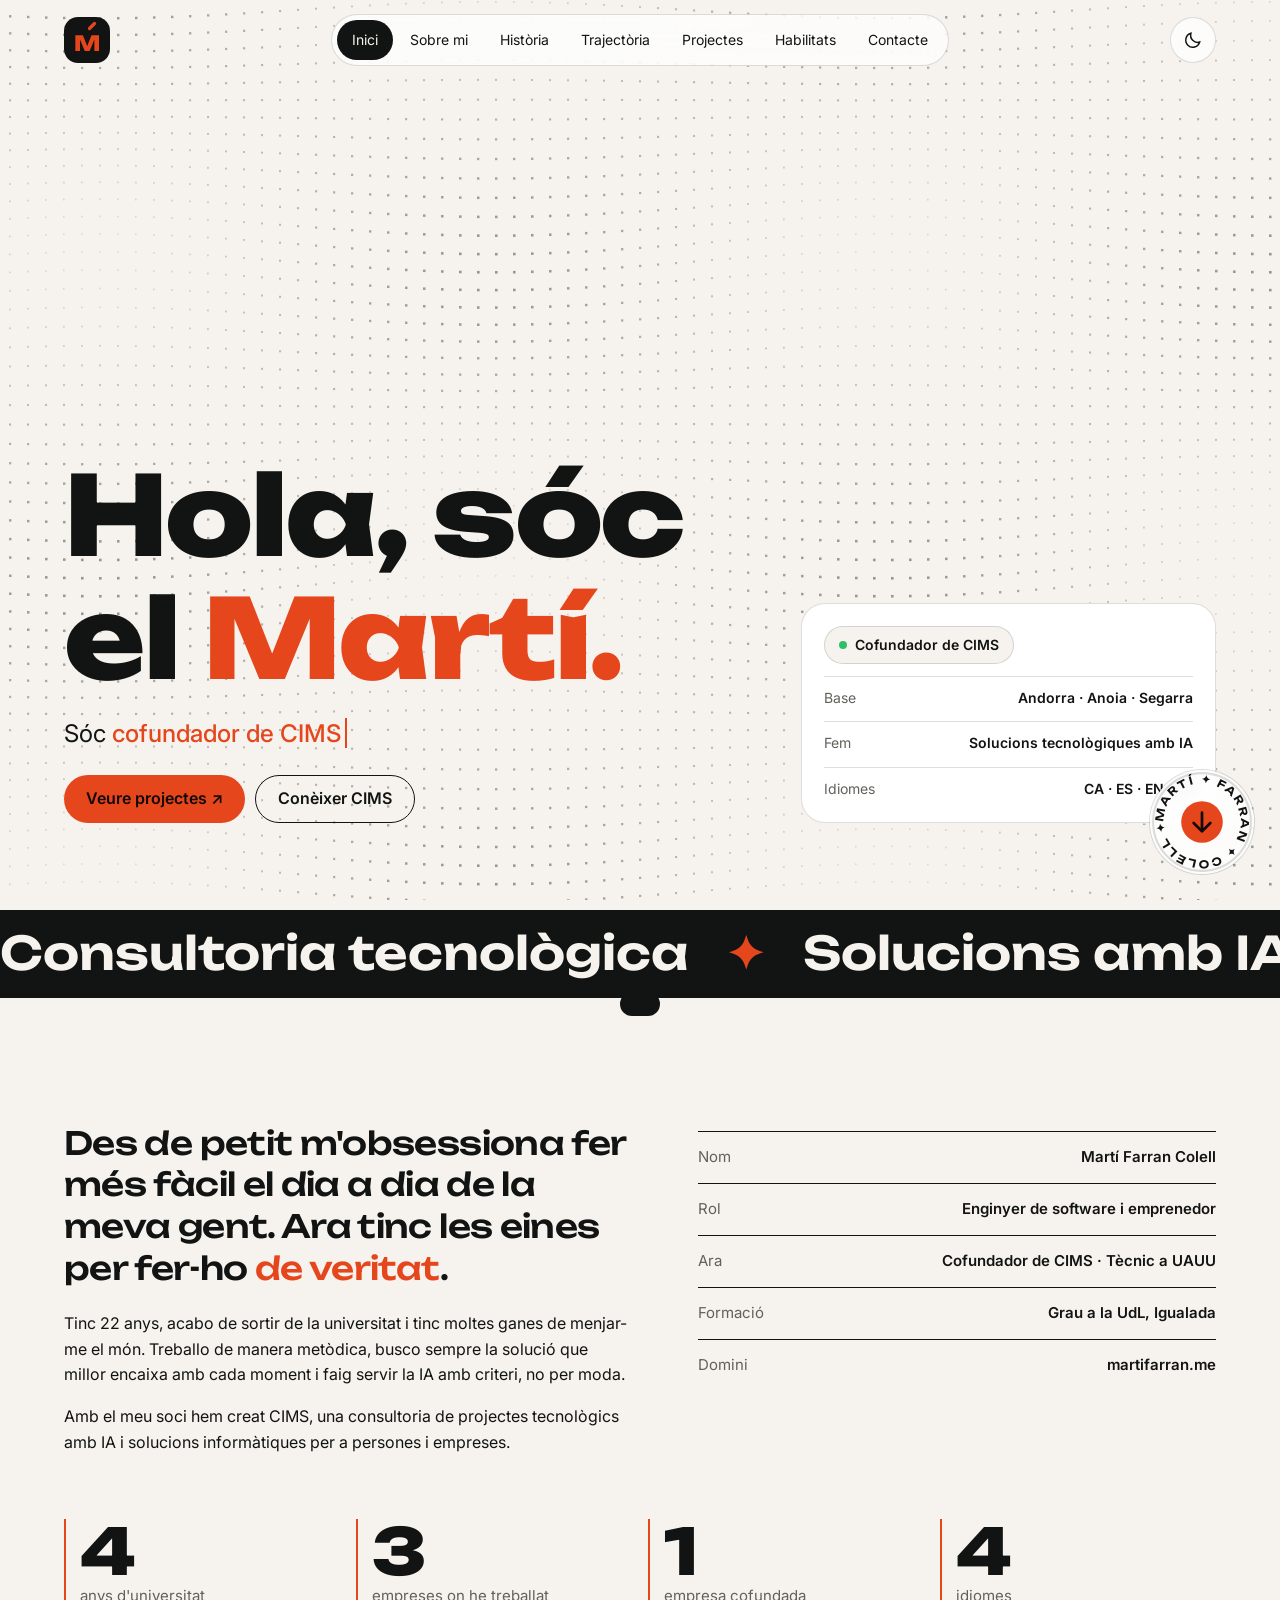
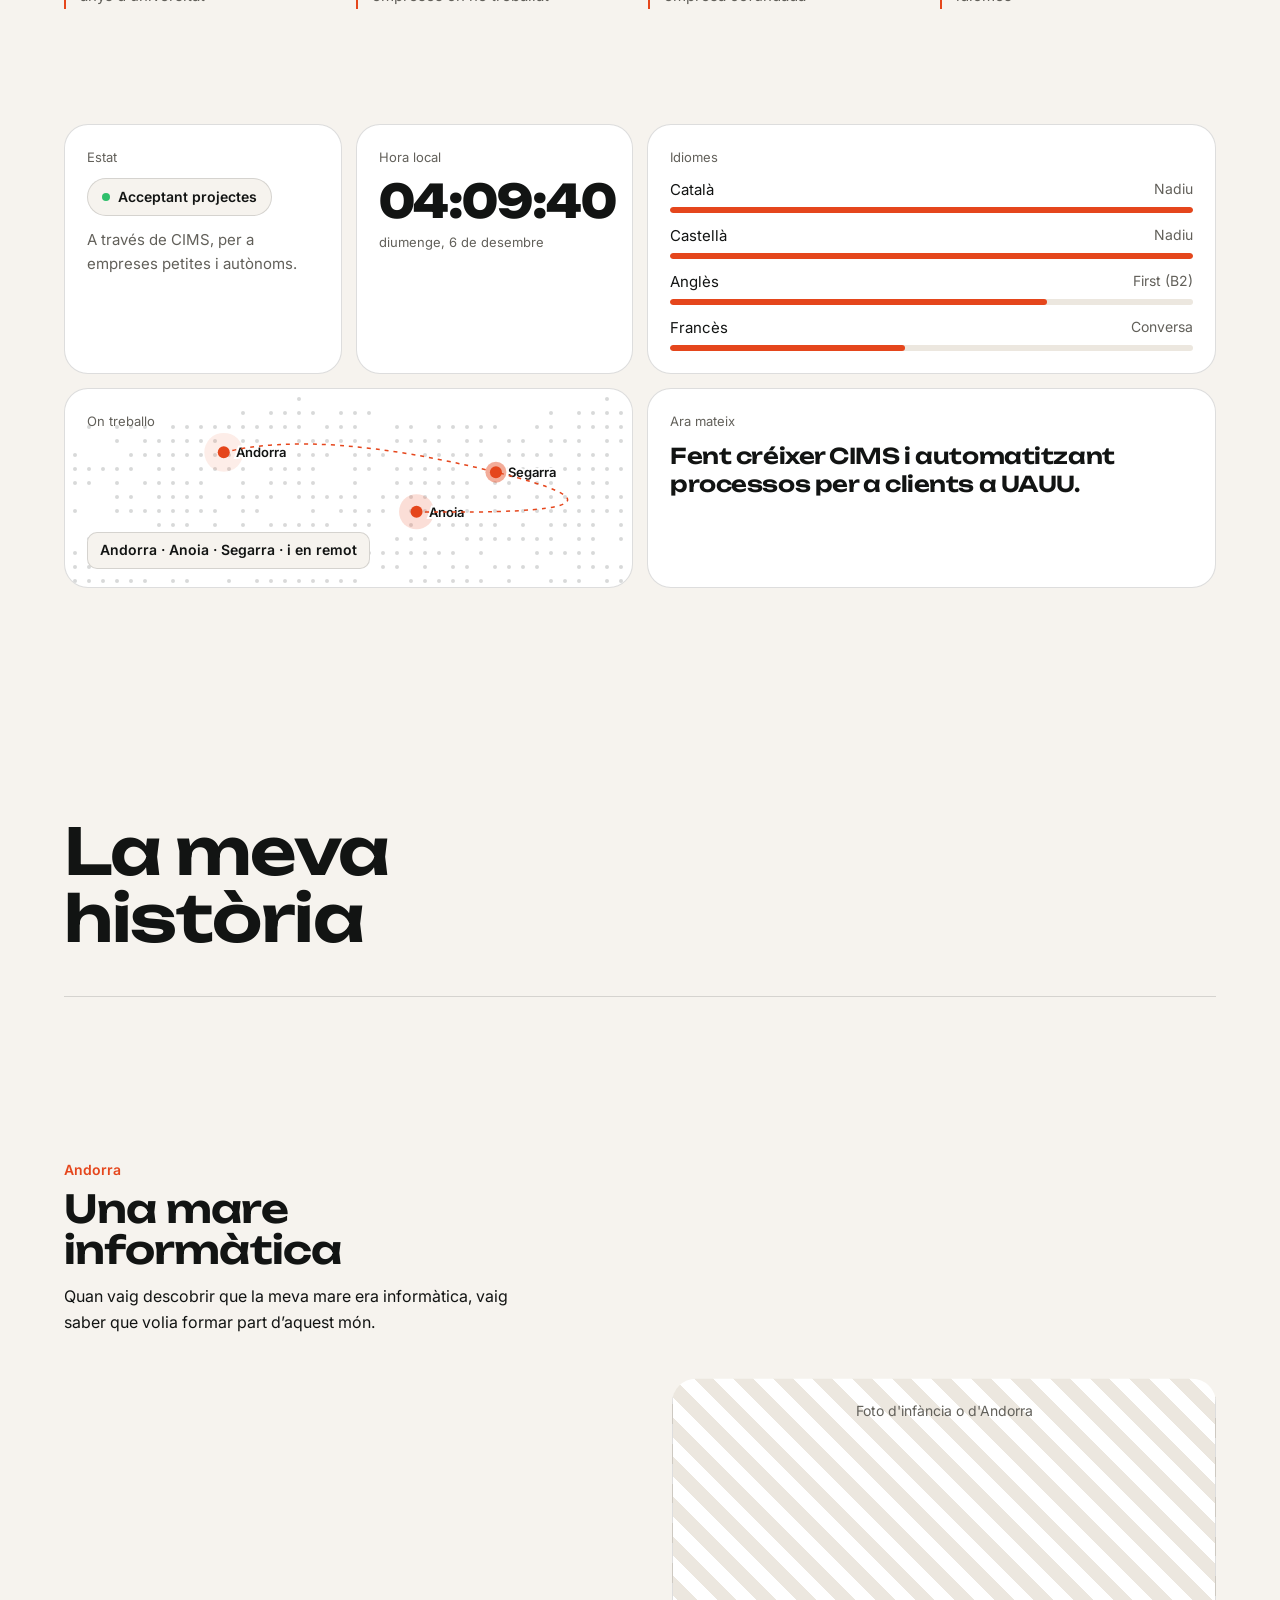
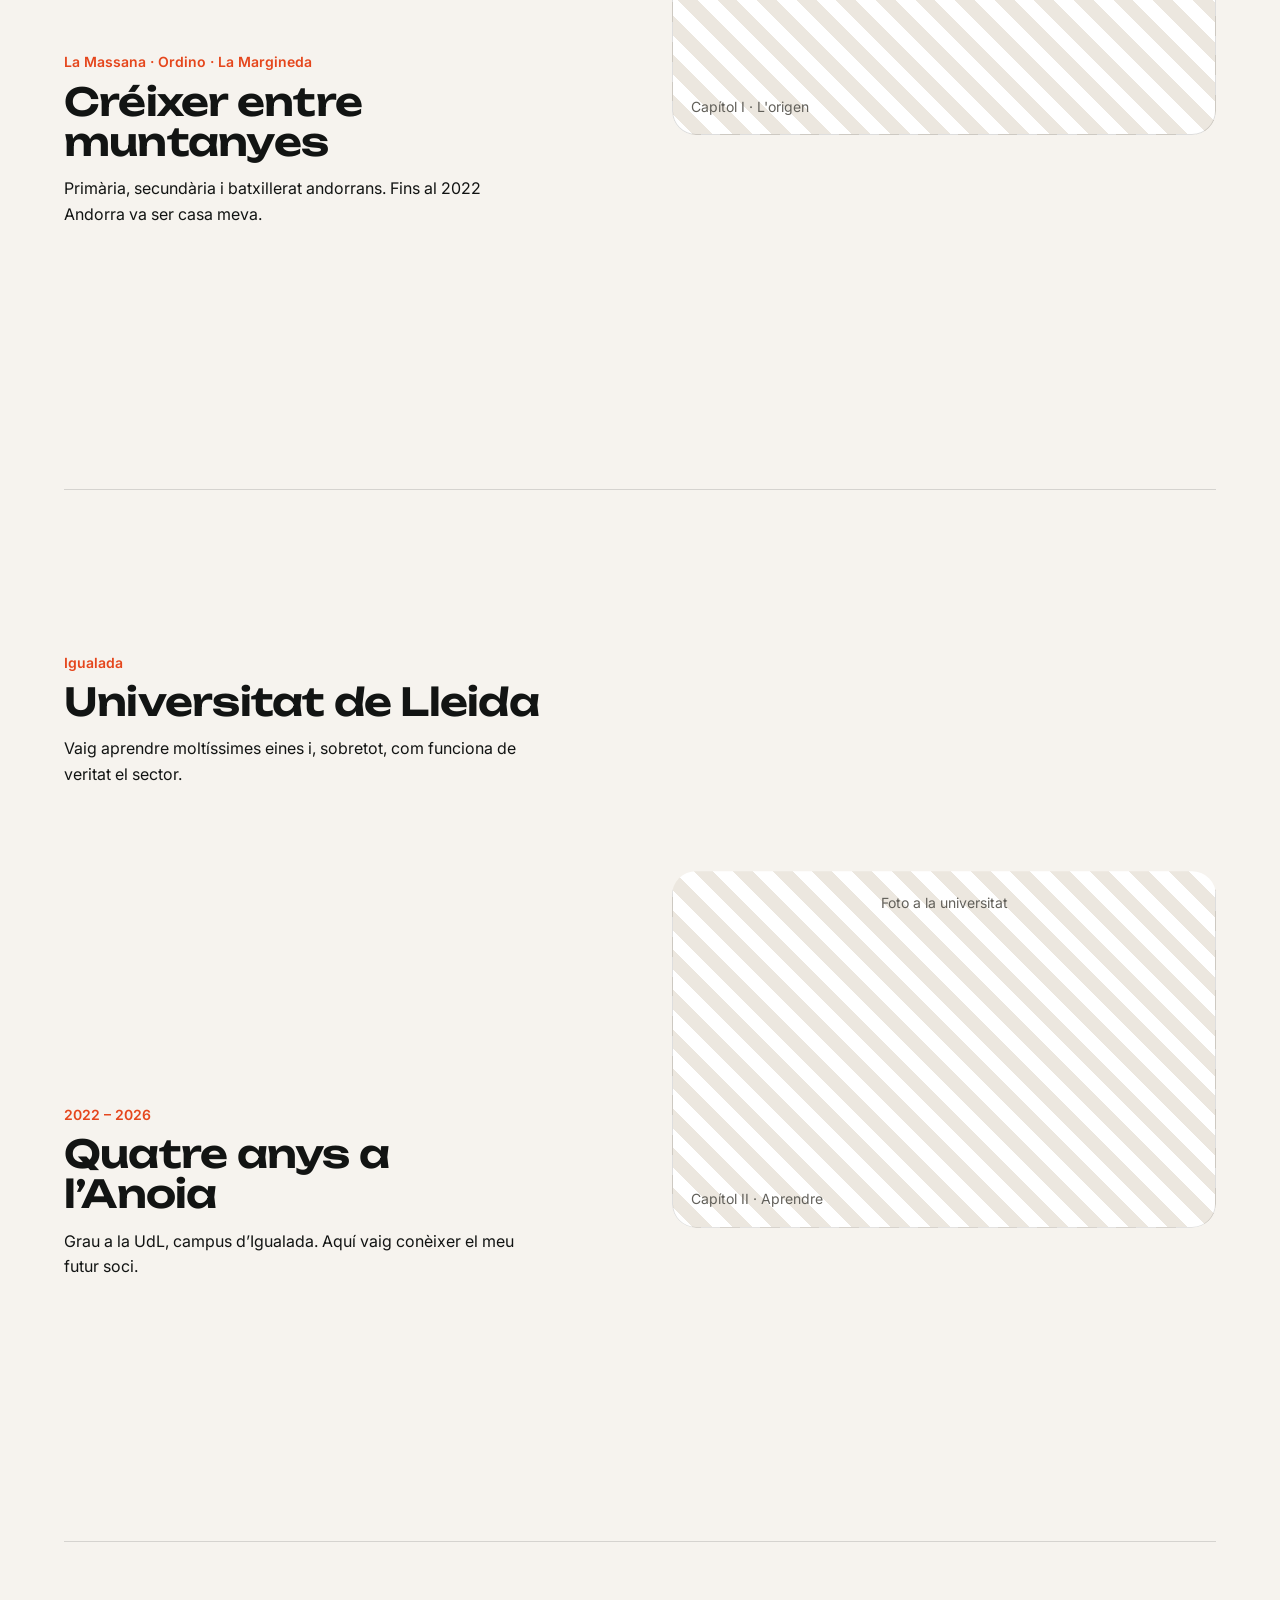
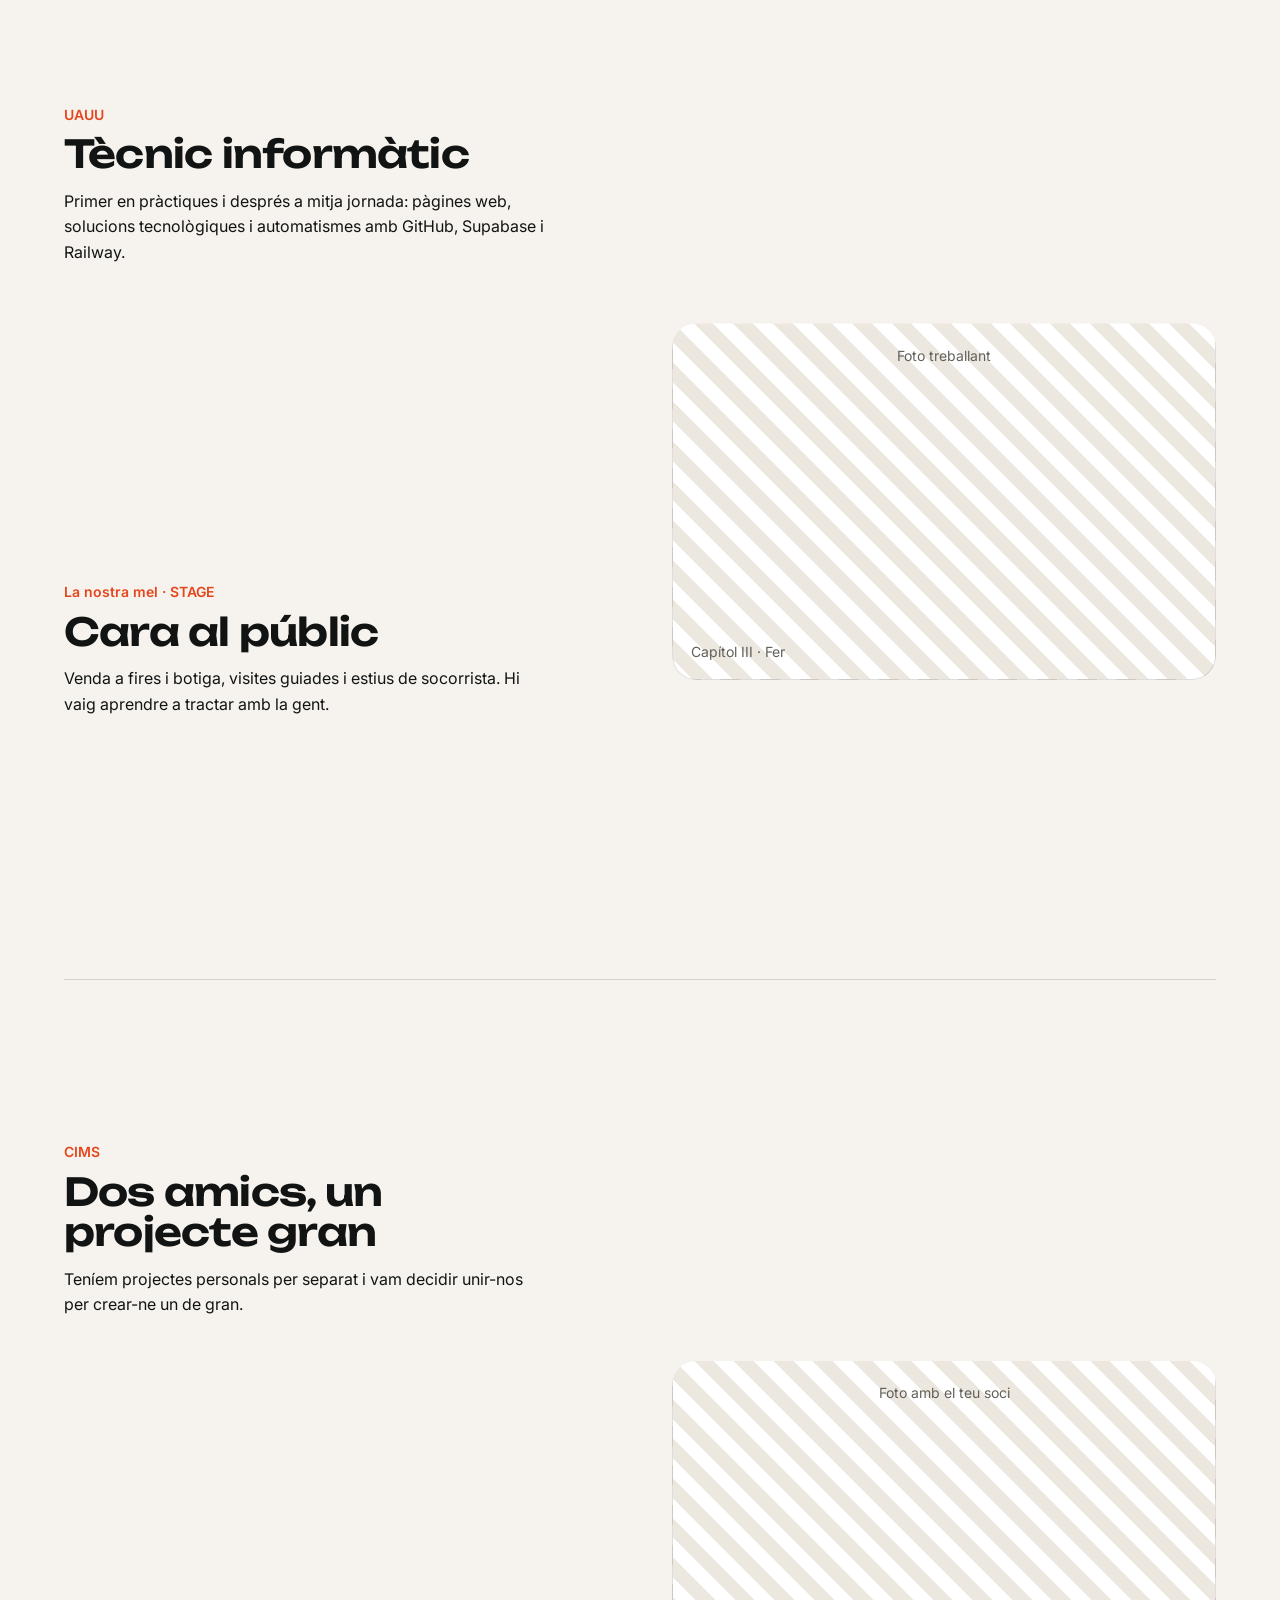
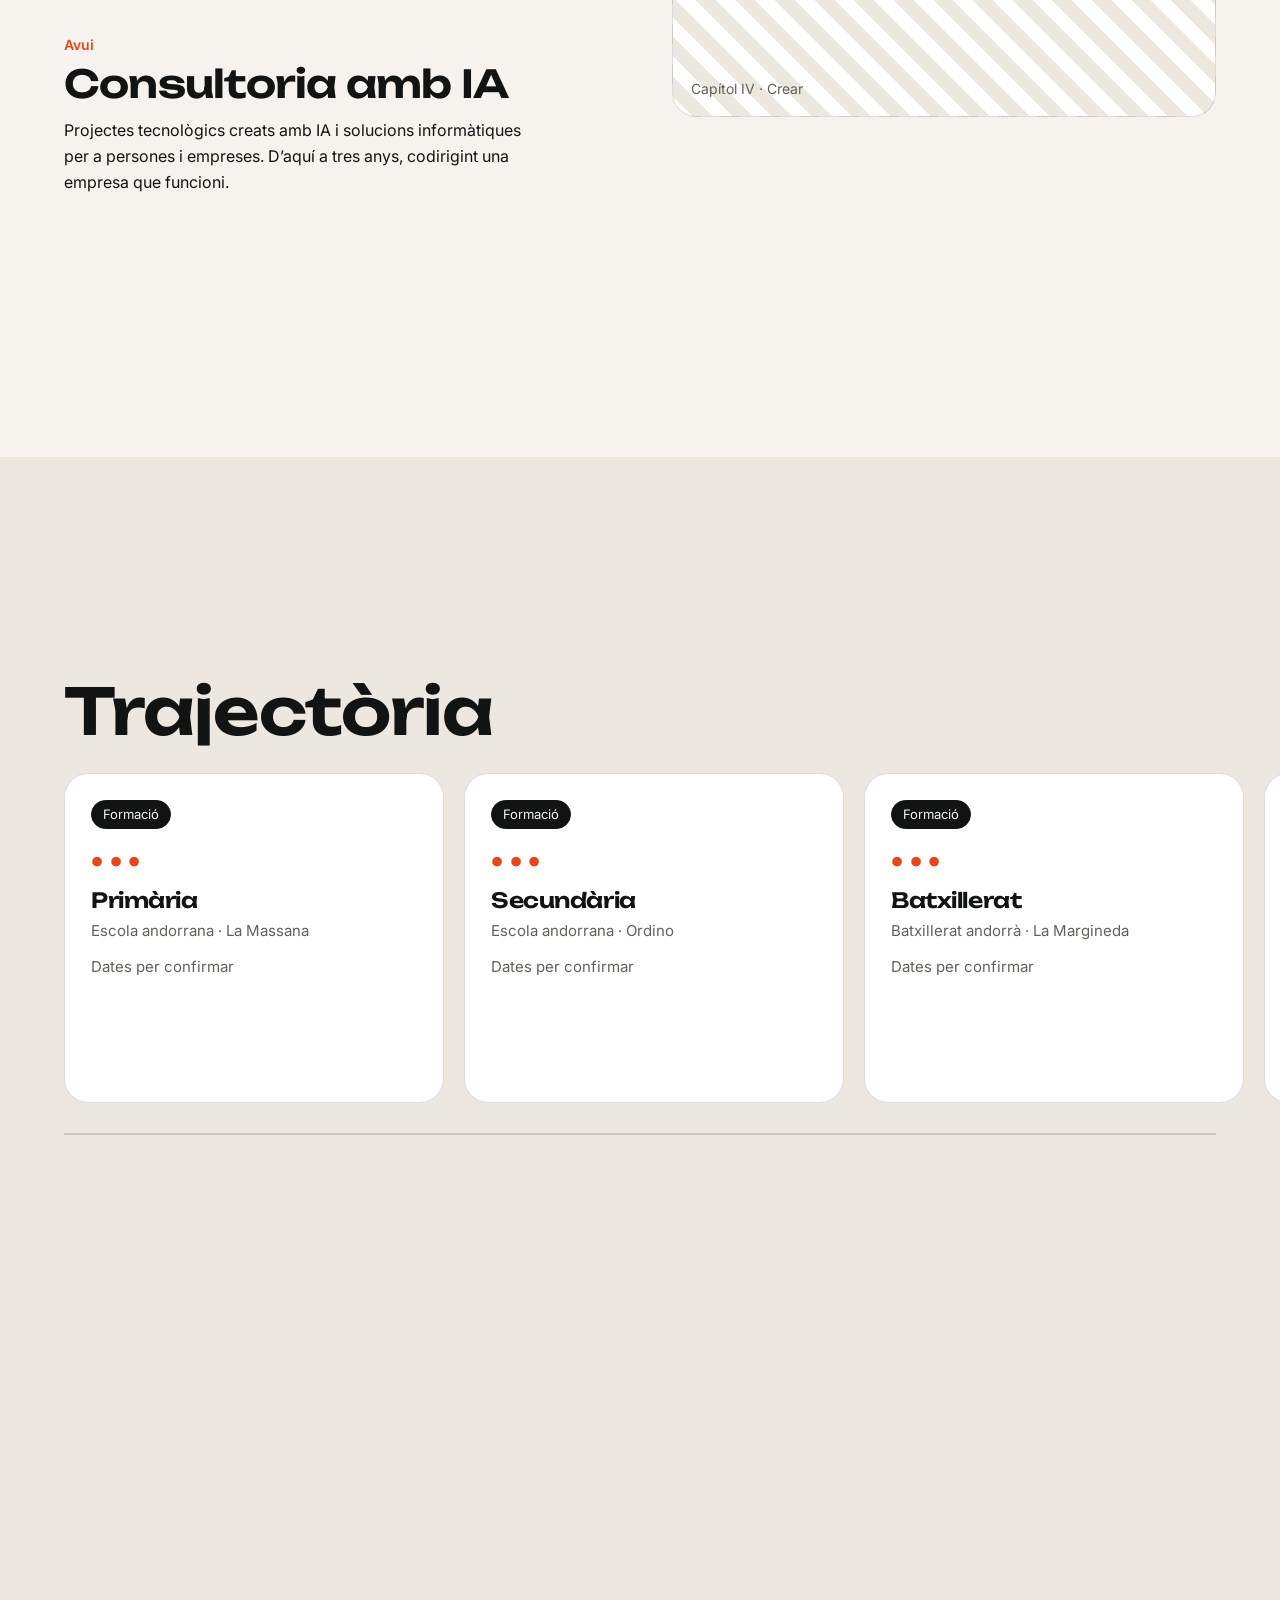
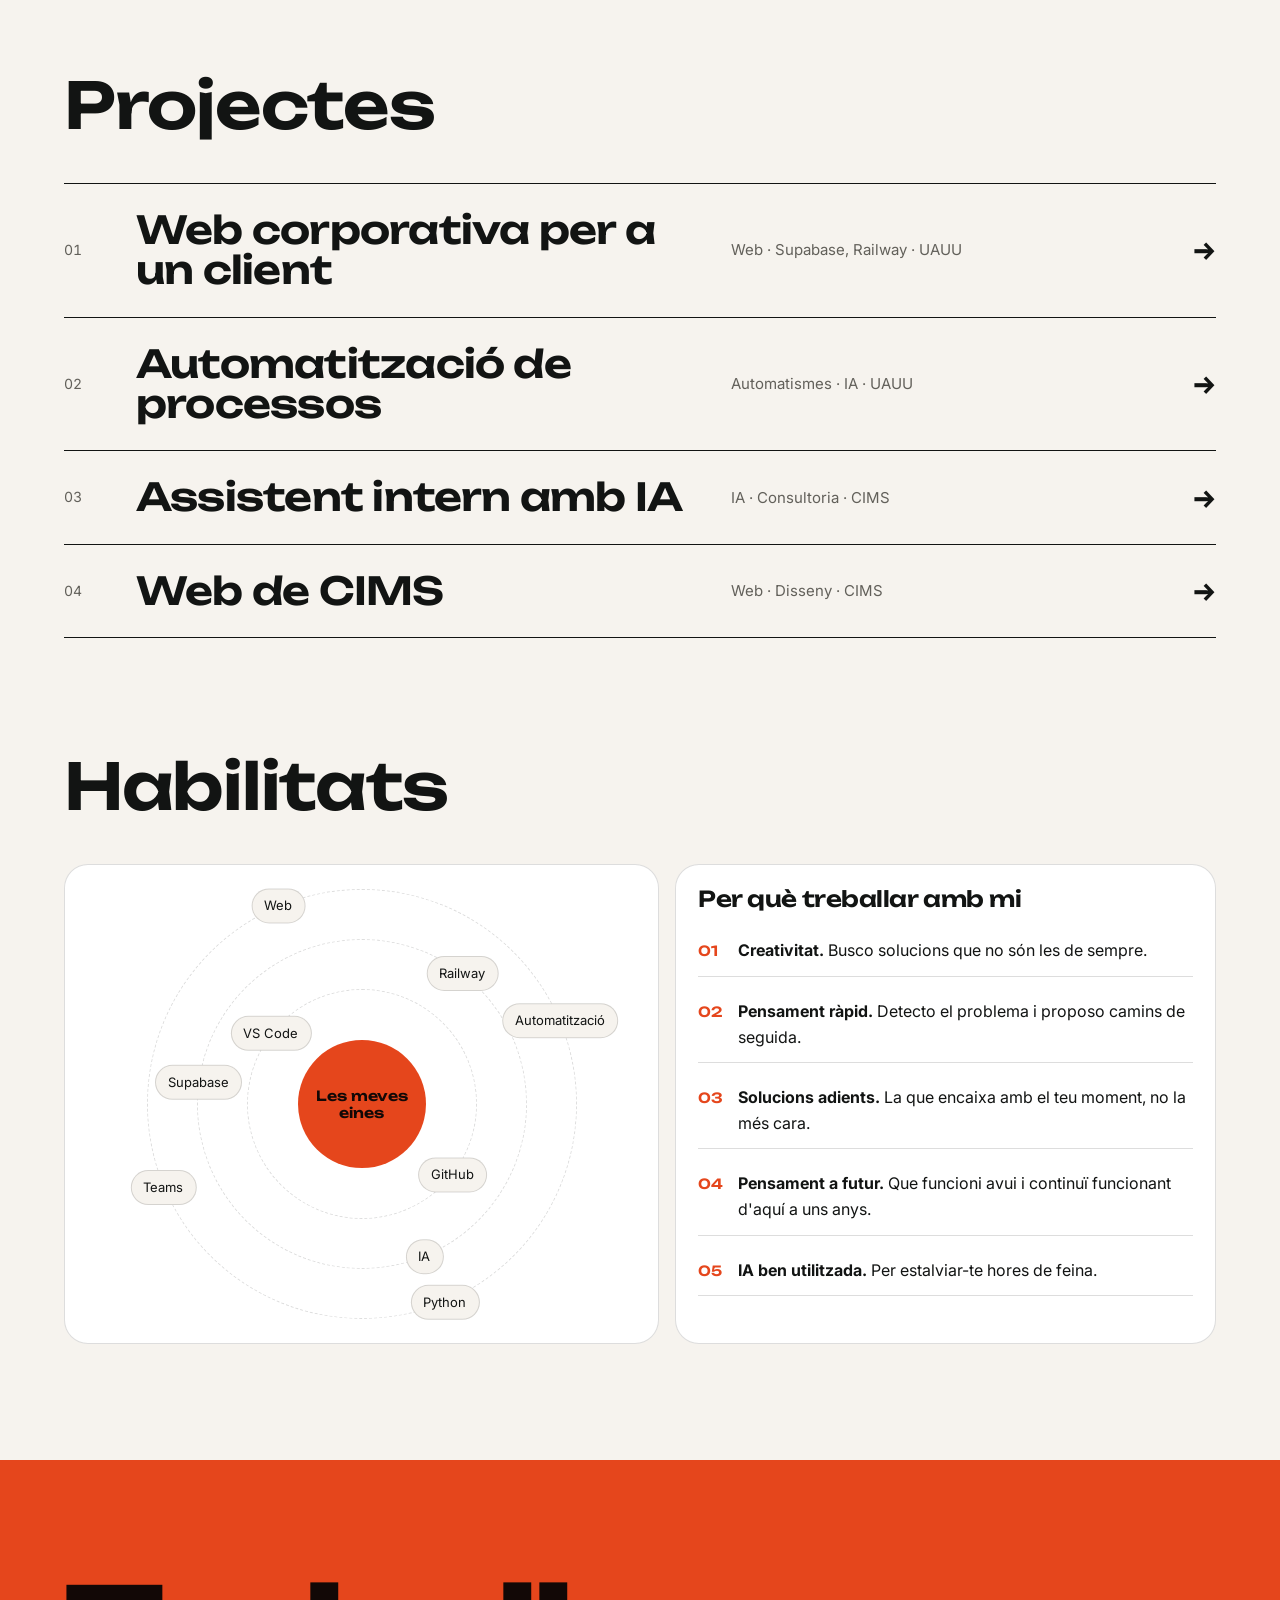
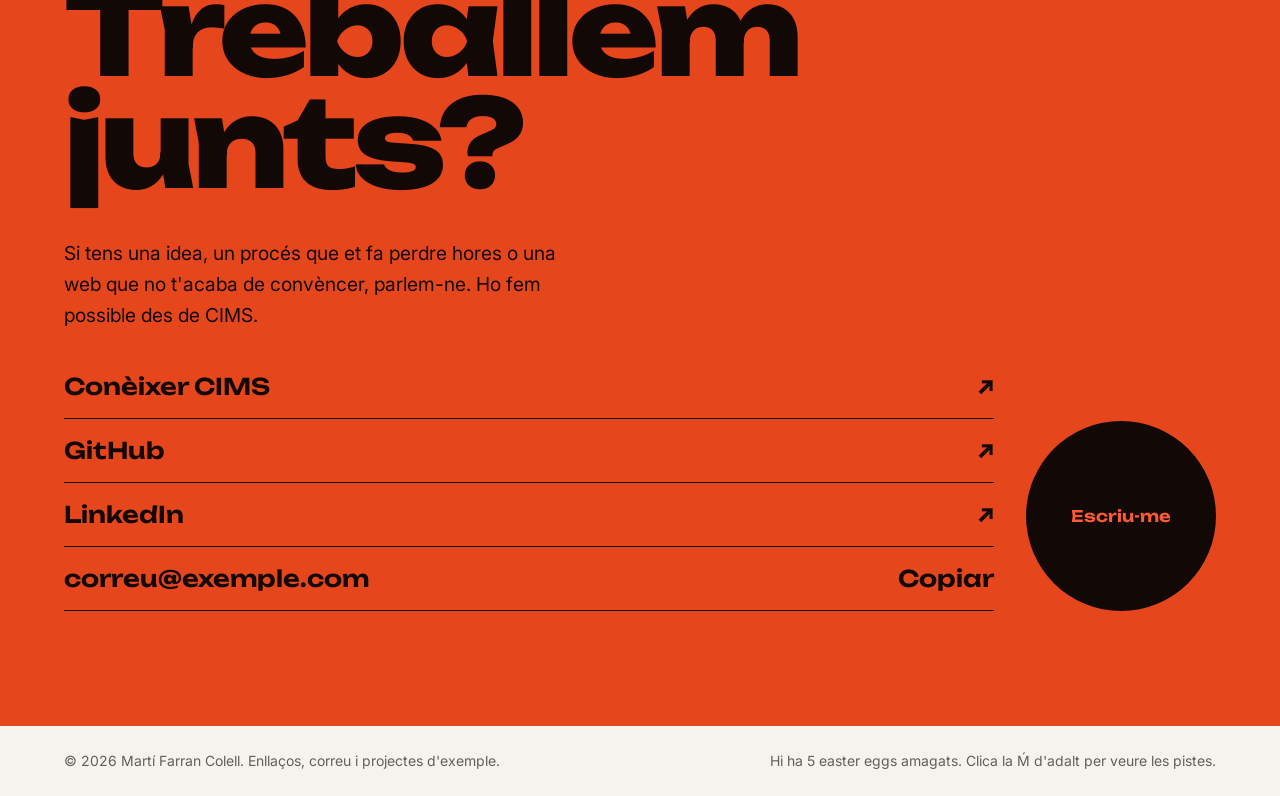
==== index.html @ 933b94f9 "Afegeix el portfoli com a pàgina estàtica Co-Authored-By: Claude Opus 5.5 <noreply@anthropic.com> Cl" ====
<!DOCTYPE html>
<html lang="ca">
<head>
<meta charset="utf-8">
<meta name="viewport" content="width=device-width,initial-scale=1">
<title>Martí Farran Colell</title>
<link rel="preconnect" href="https://fonts.googleapis.com">
<link href="https://fonts.googleapis.com/css2?family=Unbounded:wght@400;600;800&family=Inter:wght@400;500;600&display=swap" rel="stylesheet">
<style>
/* VOICE occasion: atrevit i lúdic però net i elegant; ha de donar confiança als clients de CIMS
   IDEA una instal·lació interactiva: un camp de punts viu que reacciona a la persona i després explica una història
   PICTURE canvas de partícules a pantalla completa al hero; després capítols amb fotos fixes que alternen costat
   COLOUR paleta Nocturn: tinta #0b0d0c / sorra #e8e2d6 / coral #ff5a36; versió clara: #f6f3ee / #121413 / coral #e5461c
   TYPE Unbounded 800 + Inter
   LAYOUT hero a sang, marquee, xifres, widgets bento, història, trajectòria horitzontal, projectes, habilitats, contacte */
:root{color-scheme:light dark;--bg:light-dark(#f6f3ee,#0b0d0c);--ink:light-dark(#121413,#e8e2d6);--co:light-dark(#e5461c,#ff5a36);--card:light-dark(#ffffff,#161a18);--card2:light-dark(#ece7df,#1d2220);--mut:light-dark(#62605a,#9a978f);--ln:light-dark(rgba(18,20,19,.14),rgba(232,226,214,.13));--onco:#120806}
:root[data-theme=light]{color-scheme:light}:root[data-theme=dark]{color-scheme:dark}
*{box-sizing:border-box;min-width:0}
html{scroll-behavior:smooth;scroll-padding-top:80px}
body{margin:0;background:var(--bg);color:var(--ink);font:16px/1.6 Inter,system-ui,sans-serif;overflow-x:clip;transition:background-color .5s,color .5s}
h1,h2,h3{font-family:Unbounded,sans-serif;line-height:1.05;letter-spacing:-.02em;margin:0;font-weight:600}
a{color:inherit}
button{font:inherit;color:inherit}
:focus-visible{outline:2px solid var(--co);outline-offset:3px}
.band{padding:clamp(64px,9vw,136px) max(5vw,16px)}
.wrap{max-width:1240px;margin:0 auto}
.sh{display:grid;grid-template-columns:minmax(0,1fr) minmax(0,1fr);gap:24px;align-items:end;margin-bottom:44px}
.sh h2{font-size:clamp(34px,5vw,68px)}
.sh p{color:var(--mut);margin:0;max-width:50ch;justify-self:end}
.note{font-size:13px;color:var(--mut)}
/* loader */
#ld{position:fixed;inset:0;z-index:60;background:var(--co);color:var(--onco);display:flex;justify-content:space-between;align-items:flex-end;padding:max(5vw,16px);transition:transform 1s cubic-bezier(.8,0,.2,1)}
#ld b{font:800 clamp(72px,16vw,220px)/.85 Unbounded;letter-spacing:-.04em}
#ld span{font:600 15px Inter;margin-bottom:12px}
#ld.out{transform:translateY(-100%)}
/* nav */
#prog{position:fixed;top:0;left:0;height:2px;background:var(--co);z-index:40;width:0}
.top{position:fixed;top:14px;left:max(5vw,16px);right:max(5vw,16px);z-index:30;display:flex;justify-content:space-between;align-items:center;gap:12px;pointer-events:none}
.top>*{pointer-events:auto}
.lg{font:800 18px Unbounded;text-decoration:none;display:grid;place-items:center;width:46px;height:46px;border-radius:14px;background:var(--ink);color:var(--co);cursor:pointer;border:0}
nav{display:flex;gap:2px;padding:5px;border-radius:99px;background:color-mix(in srgb,var(--card) 70%,transparent);backdrop-filter:blur(14px);border:1px solid var(--ln);overflow-x:auto;max-width:100%}
nav a{text-decoration:none;font-size:14px;padding:9px 15px;border-radius:99px;white-space:nowrap;transition:background .3s,color .3s}
nav a.on,nav a:hover{background:var(--ink);color:var(--bg)}
#th{width:46px;height:46px;border-radius:50%;border:1px solid var(--ln);background:color-mix(in srgb,var(--card) 70%,transparent);backdrop-filter:blur(14px);cursor:pointer;display:grid;place-items:center}
#th svg{width:20px;height:20px}
/* hero */
.hero{position:relative;min-height:100svh;display:flex;align-items:flex-end;padding-bottom:clamp(40px,6vw,88px)}
#fx{position:absolute;inset:0;width:100%;height:100%}
.hero .wrap{position:relative;width:100%;display:grid;grid-template-columns:minmax(0,1.7fr) minmax(0,1fr);gap:32px;align-items:end;pointer-events:none}
.hero .wrap>*{pointer-events:auto}
.hero h1{font-size:clamp(46px,8.6vw,128px);font-weight:800;line-height:.92}
.hero h1 .w{display:block;overflow:hidden;padding:.04em 0 .16em}
.hero h1 .w>span{display:block;transform:translateY(110%);transition:transform 1.2s cubic-bezier(.2,.8,.2,1)}
.hero h1 .w:nth-child(2)>span{transition-delay:.12s;color:var(--co)}
.ready .hero h1 .w>span{transform:none}
.role{font-size:clamp(18px,1.9vw,25px);margin:8px 0 0}
.role b{color:var(--co);font-weight:500;border-right:2px solid var(--co);padding-right:4px}
.hcard{background:color-mix(in srgb,var(--card) 65%,transparent);backdrop-filter:blur(16px);border:1px solid var(--ln);border-radius:24px;padding:18px;display:grid;gap:12px}
.pill{display:inline-flex;align-items:center;gap:8px;background:var(--bg);border:1px solid var(--ln);padding:7px 14px;border-radius:99px;font-weight:600;font-size:14px;justify-self:start}
.pill i{width:8px;height:8px;border-radius:50%;background:#2fbf6b;animation:pl 2s infinite}
@keyframes pl{0%{box-shadow:0 0 0 0 rgba(47,191,107,.6)}70%{box-shadow:0 0 0 9px rgba(47,191,107,0)}}
.hcard .r2{display:flex;justify-content:space-between;gap:10px;font-size:14px;color:var(--mut);border-top:1px solid var(--ln);padding-top:10px}
.hcard .r2 b{color:var(--ink);font-weight:600;text-align:right}
.btn{display:inline-flex;align-items:center;justify-content:center;gap:10px;min-height:48px;padding:0 22px;border-radius:99px;background:var(--co);color:var(--onco);text-decoration:none;font-weight:600;transition:transform .2s;border:0;cursor:pointer}
.btn.o{background:transparent;color:var(--ink);border:1.5px solid var(--ink)}
.btns{display:flex;gap:10px;flex-wrap:wrap;margin-top:22px}
.hint{position:absolute;bottom:20px;left:50%;transform:translateX(-50%);font-size:13px;color:var(--mut);pointer-events:none;white-space:nowrap}
/* marquee */
.mq{background:var(--ink);color:var(--bg);overflow:hidden;padding:20px 0;white-space:nowrap;margin:10px 0}
.mq div{display:inline-block;font:600 clamp(26px,3.6vw,50px)/1 Unbounded;animation:mq 32s linear infinite}
.mq i{font-style:normal;color:var(--co);padding:0 .55em}
@keyframes mq{to{transform:translateX(-50%)}}
/* about */
.about{display:grid;grid-template-columns:minmax(0,1.1fr) minmax(0,1fr);gap:clamp(28px,5vw,80px);align-items:start}
.about .big{font:500 clamp(22px,2.5vw,34px)/1.3 Unbounded;letter-spacing:-.02em;margin:0 0 22px}
.about .big em{font-style:normal;color:var(--co)}
.about p{max-width:58ch}
.facts{display:grid;gap:0;margin-top:8px}
.facts div{position:relative;display:flex;justify-content:space-between;gap:16px;padding:14px 0;font-size:15px}
.facts div::before{content:"";position:absolute;top:0;left:0;height:1px;width:0;background:var(--ink);transition:width 1.1s cubic-bezier(.2,.8,.2,1);transition-delay:var(--d,0s)}
.in .facts div::before,.facts.in div::before{width:100%}
.facts span{color:var(--mut)}
.facts b{font-weight:600;text-align:right}
.stats{display:grid;grid-template-columns:repeat(auto-fit,minmax(8.5em,1fr));gap:16px;margin-top:48px}
.stats div{border-left:2px solid var(--co);padding-left:14px}
.stats b{display:block;font:800 clamp(44px,5vw,72px)/1 Unbounded;letter-spacing:-.04em}
.stats span{color:var(--mut);font-size:15px}
/* widgets */
.wg{display:grid;grid-template-columns:repeat(4,minmax(0,1fr));gap:14px}
.t{background:var(--card);border:1px solid var(--ln);border-radius:24px;padding:22px;position:relative;overflow:hidden;transition:transform .35s cubic-bezier(.2,.8,.2,1)}
.t::before{content:"";position:absolute;inset:0;background:radial-gradient(380px circle at var(--x,50%) var(--y,50%),color-mix(in srgb,var(--co) 16%,transparent),transparent 45%);opacity:0;transition:opacity .3s;pointer-events:none}
.t:hover::before{opacity:1}
.t .lab{font-size:13px;color:var(--mut);display:block;margin-bottom:10px}
.t.w2{grid-column:span 2}
.clk{font:800 clamp(34px,3.6vw,50px)/1 Unbounded;letter-spacing:-.03em;font-variant-numeric:tabular-nums}
.lang{display:grid;gap:11px}
.lang div{display:grid;grid-template-columns:minmax(0,1fr) auto;gap:5px;font-size:15px}
.lang em{font-style:normal;color:var(--mut);font-size:14px}
.lang i{grid-column:1/-1;height:6px;border-radius:6px;background:var(--card2);overflow:hidden}
.lang i::after{content:"";display:block;height:100%;width:0;background:var(--co);border-radius:6px;transition:width 1.3s cubic-bezier(.2,.8,.2,1)}
.in .lang i::after{width:var(--w)}
.now{font:600 clamp(18px,1.7vw,23px)/1.3 Unbounded;letter-spacing:-.02em;margin:0}
.map svg{position:absolute;inset:0;width:100%;height:100%}
.map{min-height:200px}
.map .lab{position:relative;z-index:1}
.map .tag{position:absolute;left:22px;bottom:18px;background:var(--bg);border:1px solid var(--ln);padding:6px 12px;border-radius:10px;font-weight:600;font-size:14px}
/* story */
.ch{padding:clamp(48px,7vw,96px) 0;border-top:1px solid var(--ln)}
.chg{display:grid;grid-template-columns:minmax(0,1fr) minmax(0,1fr);gap:clamp(24px,5vw,80px)}
.ch.rev .stk{order:2}
.stk{position:sticky;top:12vh;height:72vh;align-self:start}
.fr{height:100%;border-radius:24px;background:repeating-linear-gradient(45deg,var(--card) 0 14px,var(--card2) 14px 28px);border:1px solid var(--ln);display:grid;place-items:center;color:var(--mut);font-size:14px;text-align:center;position:relative;overflow:hidden;clip-path:inset(var(--c,35%) 0 0 0 round 24px)}
.fr .cap{position:absolute;left:18px;bottom:16px;text-align:left}
.fr .no{position:absolute;right:18px;top:12px;font:800 clamp(64px,8vw,120px)/1 Unbounded;color:var(--co);opacity:.9}
.steps{display:grid;gap:34vh;padding:8vh 0 18vh}
.step{max-width:48ch}
.step .k{font-size:14px;color:var(--co);font-weight:600;display:block;margin-bottom:8px}
.step h3{font-size:clamp(26px,3vw,40px);margin-bottom:14px}
.step p{margin:0 0 10px}
.step .org{color:var(--mut)}
/* horizontal trajectory */
.hs{height:300vh;position:relative;background:var(--card2)}
.hs .pin{position:sticky;top:0;height:100vh;overflow:hidden;display:flex;flex-direction:column;justify-content:center}
.hs .ttl{padding:0 max(5vw,16px) 28px;display:flex;justify-content:space-between;align-items:end;gap:16px;flex-wrap:wrap}
.hs .ttl h2{font-size:clamp(34px,5vw,68px)}
.track{display:flex;gap:20px;padding:0 max(5vw,16px);will-change:transform}
.card{flex:none;width:min(380px,80vw);background:var(--card);border:1px solid var(--ln);border-radius:24px;padding:26px;display:flex;flex-direction:column;gap:8px;min-height:330px}
.card .yr{font:800 38px/1 Unbounded;color:var(--co);letter-spacing:-.03em}
.card h3{font-size:21px}
.card .org{color:var(--mut);font-size:15px}
.card p{margin:4px 0 0;font-size:15px}
.tg{display:inline-block;font-size:13px;border:1px solid var(--ln);border-radius:99px;padding:3px 11px;align-self:flex-start;margin-bottom:6px}
.tg.f{background:var(--ink);color:var(--bg);border-color:var(--ink)}
.tg.w{background:var(--co);color:var(--onco);border-color:var(--co)}
.bar{height:2px;background:var(--ln);margin:30px max(5vw,16px) 0;position:relative}
.bar i{position:absolute;inset:0 auto 0 0;width:0;background:var(--co)}
/* projects */
.pl{border-top:1px solid var(--ink)}
.pr{display:grid;grid-template-columns:3.5em minmax(0,1.3fr) minmax(0,1fr) auto;gap:16px;align-items:center;padding:26px 0;border-bottom:1px solid var(--ink);text-decoration:none;transition:padding .35s,color .35s}
.pr h3{font-size:clamp(22px,3vw,40px)}
.pr .n{color:var(--mut);font-size:14px;font-variant-numeric:tabular-nums}
.pr .d{color:var(--mut);font-size:15px}
.pr .ar{font:600 26px Unbounded;transition:transform .3s}
.pr:hover{padding-left:16px;color:var(--co)}
.pr:hover .ar{transform:rotate(-45deg)}
#pv{position:fixed;left:0;top:0;width:320px;height:210px;pointer-events:none;z-index:25;border-radius:18px;background:var(--co);color:var(--onco);display:grid;place-items:center;text-align:center;padding:20px;font-weight:600;opacity:0;transform:translate(-50%,-50%) scale(.6);transition:opacity .25s,transform .25s}
#pv.on{opacity:1;transform:translate(-50%,-50%) scale(1)}
/* skills */
.sk{display:grid;grid-template-columns:minmax(0,1.1fr) minmax(0,1fr);gap:16px}
.orb{position:relative;min-height:480px;display:grid;place-items:center;padding:0}
.orb .core{width:128px;height:128px;border-radius:50%;background:var(--co);color:var(--onco);display:grid;place-items:center;font:600 14px/1.25 Unbounded;text-align:center;z-index:2}
.ring{position:absolute;inset:0;margin:auto;border:1px dashed var(--ln);border-radius:50%;animation:spin linear infinite}
.ring span{position:absolute;top:50%;left:50%}
.ring em{display:inline-block;font-style:normal;font-size:13px;padding:6px 12px;border-radius:99px;background:var(--bg);border:1px solid var(--ln);white-space:nowrap;animation:cr linear infinite}
@keyframes spin{to{transform:rotate(360deg)}}
@keyframes cr{to{transform:rotate(-360deg)}}
.why h3{font-size:22px;margin-bottom:16px}
.why ul{list-style:none;margin:0;padding:0;display:grid;gap:10px}
.why li{display:flex;gap:12px;align-items:baseline;padding:12px 0;border-bottom:1px solid var(--ln)}
.why li b{font:600 14px Unbounded;color:var(--co);min-width:2em}
/* contact */
.ct{background:var(--co);color:var(--onco)}
.ct h2{font-size:clamp(46px,9.5vw,148px);font-weight:800;letter-spacing:-.04em;line-height:.92}
.ctg{display:grid;grid-template-columns:minmax(0,1fr) auto;gap:32px;align-items:end;margin-top:40px}
.ctg p{font-size:clamp(17px,1.5vw,20px);max-width:44ch;margin:0}
.ln a{display:flex;justify-content:space-between;gap:16px;padding:17px 0;border-bottom:1.5px solid var(--onco);text-decoration:none;font:600 clamp(17px,1.9vw,23px) Unbounded;transition:padding .3s}
.ln a:hover{padding-left:12px}
.mag{display:grid;place-items:center;width:clamp(140px,15vw,190px);aspect-ratio:1;border-radius:50%;background:var(--onco);color:#ff5a36;font:600 16px Unbounded;text-decoration:none;transition:transform .2s;text-align:center}
footer{display:flex;justify-content:space-between;gap:12px;flex-wrap:wrap;padding:24px max(5vw,16px);font-size:14px;color:var(--mut)}
#toast{position:fixed;left:50%;bottom:24px;transform:translate(-50%,140px);background:var(--ink);color:var(--bg);padding:12px 20px;border-radius:14px;font-weight:600;z-index:50;transition:transform .45s cubic-bezier(.2,.8,.2,1);max-width:calc(100% - 32px)}
#toast.on{transform:translate(-50%,0)}
/* cursor */
#lens{position:fixed;left:0;top:0;width:18px;height:18px;border-radius:50%;pointer-events:none;z-index:56;display:none;-webkit-backdrop-filter:url(#swap);backdrop-filter:url(#swap);will-change:transform}
#cur{position:fixed;inset:0;width:100%;height:100%;pointer-events:none;z-index:55;overflow:visible}

.eg{position:relative}
.lg{position:relative;padding:0;overflow:hidden;background:none}
.lg svg{width:46px;height:46px;display:block}
.lg .bk{fill:var(--ink)}
.lg .lq{fill:var(--co)}
.lg #lgr{transition:y .9s cubic-bezier(.2,.8,.2,1)}
.lg text{font:800 21px Unbounded,sans-serif}
.lg .ac{fill:none;stroke-width:3.2;stroke-linecap:round}
.lg .mk text{fill:var(--co)}.lg .mk .ac{stroke:var(--co)}
.lg .mk2 text{fill:var(--onco)}.lg .mk2 .ac{stroke:var(--onco)}
.lg span{position:absolute;right:3px;bottom:2px;font:600 9px Inter;color:var(--bg);opacity:.85;mix-blend-mode:normal}
.lg.full span{color:var(--onco)}
.lg.pop{animation:lgpop .7s cubic-bezier(.2,.8,.2,1)}
@keyframes lgpop{40%{transform:scale(1.25) rotate(-8deg)}}
.hints{position:absolute;top:56px;left:0;width:min(330px,calc(100vw - 32px));background:var(--card);border:1px solid var(--ln);border-radius:20px;padding:18px;box-shadow:0 20px 50px -20px rgba(0,0,0,.45);z-index:35}
.hints[hidden]{display:none}
.hh{display:flex;justify-content:space-between;align-items:baseline;margin-bottom:10px}
.hh b{font:600 16px Unbounded}
.hh span{color:var(--mut);font-size:14px}
.hints ol{list-style:none;margin:0 0 10px;padding:0;display:grid;gap:8px}
.hints li{display:grid;grid-template-columns:28px minmax(0,1fr);gap:10px;align-items:center;font-size:15px;padding:8px 10px;border-radius:12px;background:var(--card2)}
.hints li i{width:28px;height:28px;border-radius:50%;display:grid;place-items:center;font-style:normal;font:600 12px Unbounded;border:1.5px dashed var(--mut);color:var(--mut)}
.hints li.ok i{background:var(--co);border:0;color:var(--onco)}
.hints li.ok b{font:600 13px Unbounded;color:var(--co);display:block}
#star{position:fixed;left:0;top:0;z-index:57;pointer-events:none;display:none;font:700 30px/1 Unbounded,sans-serif;color:var(--co);-webkit-text-stroke:1.5px var(--ink);will-change:transform}
@media(hover:hover){.done #star{display:block}.done #lens,.done #cur{display:none!important}.done,.done *{cursor:none!important}}
.burst{position:fixed;left:0;top:0;pointer-events:none;z-index:58}
.burst.ring{width:16px;height:16px;margin:-8px 0 0 -8px;border-radius:50%;border:2.5px solid var(--co)}
.burst.sp{width:9px;height:9px;margin:-4.5px 0 0 -4.5px;border-radius:50%;background:var(--co);box-shadow:0 0 0 1px var(--bg)}
#chg{position:fixed;left:0;top:0;width:120px;height:120px;margin:-60px 0 0 -60px;pointer-events:none;z-index:57;opacity:0;transition:opacity .2s;overflow:visible}
#chg.on{opacity:1}
#chg circle{fill:none;stroke-width:3}
#chg .b{stroke:color-mix(in srgb,var(--co) 25%,transparent)}
#chg .a{stroke:var(--co);stroke-dasharray:100;stroke-dashoffset:100;stroke-linecap:round;transform:rotate(-90deg)}
::selection{background:var(--co);color:var(--onco)}
.ct ::selection,.btn:not(.o)::selection,.btn:not(.o) ::selection{background:var(--onco);color:#ff5a36}
#void{position:fixed;inset:0;z-index:52;background:transparent;display:flex;flex-direction:column;align-items:center;justify-content:flex-end;gap:14px;padding:24px 24px 9vh;cursor:pointer;text-align:center}
#vf,#vt{display:none}
#void[hidden]{display:none}
#vf{width:min(560px,86vw);height:auto;overflow:visible}
#void .ball{fill:var(--card);stroke:var(--ink);stroke-width:7;transform-box:fill-box;transform-origin:center;transition:transform .35s cubic-bezier(.2,.8,.2,1)}
#void .pup{fill:var(--ink);transform-box:fill-box;transform-origin:center;transition:r .3s}
#void .lid,#void .hap,#void .brow{opacity:0;transition:opacity .25s}
#void .lid rect{fill:var(--bg)}
#void .lid line,#void .hap,#void .brow{stroke:var(--ink);stroke-width:8;stroke-linecap:round;fill:none}
#void.mad .brow{opacity:1}
#void.mad .ball{transform:scaleY(.78)}
#void.mad .pup{fill:var(--co)}
#void.meh .lid{opacity:1}
#void.happy .ball,#void.happy .pup,#void.happy .lid,#void.happy .brow{opacity:0}
#void.happy .hap{opacity:1}
#vt{font:800 clamp(30px,5vw,64px)/1.05 Unbounded,sans-serif;letter-spacing:-.03em;margin:0;min-height:1.1em}
#vb{font-size:17px}
#vb[hidden]{display:none}
#vh{min-height:1em}
#sb{position:fixed;right:max(2vw,16px);bottom:max(2vw,16px);width:104px;height:104px;border-radius:50%;border:0;padding:0;background:color-mix(in srgb,var(--card) 80%,transparent);backdrop-filter:blur(10px);z-index:30;cursor:pointer;box-shadow:0 0 0 1px var(--ln)}
#sb svg{width:100%;height:100%;display:block;overflow:visible}
#sb .trk{fill:none;stroke:var(--ln);stroke-width:2}
#sb .prg{fill:none;stroke:var(--co);stroke-width:3;stroke-linecap:round;stroke-dasharray:100;stroke-dashoffset:100;transform:rotate(-90deg);transform-origin:50px 50px}
#sb text{font:600 10.5px Unbounded,sans-serif;fill:var(--ink)}
#sb #sbr,#sb #sba{transform-origin:50px 50px}
#sb .dot{fill:var(--co)}
#sb .arw{fill:none;stroke:var(--onco);stroke-width:2.6;stroke-linecap:round;stroke-linejoin:round}
@media(max-width:600px){#sb{width:78px;height:78px}}
@media(hover:none){#cur,#pv,#lens{display:none!important}}
.pvon #lens,.pvon #cur{opacity:0}
#lens,#cur{transition:opacity .2s}
.pvon .pr{cursor:none}
/* reveal */
.js .r{opacity:0;transform:translateY(40px);transition:opacity 1s,transform 1s cubic-bezier(.2,.8,.2,1);transition-delay:var(--d,0s)}
.js .r.in{opacity:1;transform:none}
@media(max-width:900px){.sh,.about,.sk,.ctg{grid-template-columns:1fr}.sh p{justify-self:start}.hero .wrap{grid-template-columns:1fr}.wg{grid-template-columns:1fr 1fr}.chg{grid-template-columns:1fr}.ch.rev .stk{order:0}.stk{position:relative;top:0;height:52vh}.steps{gap:56px;padding:40px 0 0}.pr{grid-template-columns:2.6em minmax(0,1fr) auto}.pr .d{display:none}}
@media(max-width:600px){nav{display:none}.wg{grid-template-columns:1fr}.t.w2{grid-column:auto}.hs{height:auto}.hs .pin{position:static;height:auto;padding:72px 0}.track{flex-direction:column;transform:none!important}.card{width:auto;min-height:0}.bar{display:none}.orb{min-height:360px}.orb>div.rings{transform:scale(.74)}.hint{display:none}}
@media(prefers-reduced-motion:reduce){*{animation:none!important;transition:none!important}#ld{display:none}.hero h1 .w>span{transform:none}}
</style>
</head>
<body>
<div id="ld"><b id="ldn">0</b><span>Martí Farran Colell</span></div>
<div id="prog"></div><svg id="cur" aria-hidden="true"></svg><div id="lens"></div><div id="star" aria-hidden="true">✦</div><svg id="chg" aria-hidden="true" viewBox="-60 -60 120 120"><circle class="b" r="30"/><circle class="a" r="30" pathLength="100"/></svg>
<svg width="0" height="0" style="position:absolute" aria-hidden="true"><filter id="swap" x="0" y="0" width="100%" height="100%" color-interpolation-filters="sRGB">
<feColorMatrix in="SourceGraphic" type="matrix" values="1.2126 -.2848 .0722 0 0  1 -1 0 0 0  0 0 0 0 0  0 0 0 0 1" result="f"/>
<feComponentTransfer in="f" result="m"><feFuncR type="discrete" tableValues="1 1 1 1 1 1 1 1 1 0 0 0 0 0 0 0 0 0 0 0"/><feFuncG type="discrete" tableValues="0 0 0 0 0 0 0 1 1 1 1 1 1 1 1 1 1 1 1 1"/><feFuncB type="discrete" tableValues="0"/></feComponentTransfer>
<feColorMatrix in="m" type="matrix" values="0 1 0 0 0  1 0 0 0 0  0 0 0 0 0  0 0 0 0 1" result="z"/>
<feColorMatrix id="fin" in="z" type="matrix" values="0 0 0 0 0  0 0 0 0 0  0 0 0 0 0  0 0 0 0 1"/>
</filter></svg><div id="pv"></div><div id="toast"></div>
<div id="void" hidden><svg id="vf" viewBox="0 0 400 210" aria-hidden="true">
<g class="eye" data-c="120"><ellipse class="ball" cx="120" cy="110" rx="64" ry="64"/><circle class="pup" cx="120" cy="110" r="22"/><g class="lid"><rect x="50" y="40" width="140" height="66"/><line x1="54" y1="106" x2="186" y2="106"/></g><path class="hap" d="M66 122 Q120 56 174 122"/><line class="brow" x1="62" y1="38" x2="170" y2="70"/></g>
<g class="eye" data-c="280"><ellipse class="ball" cx="280" cy="110" rx="64" ry="64"/><circle class="pup" cx="280" cy="110" r="22"/><g class="lid"><rect x="210" y="40" width="140" height="66"/><line x1="214" y1="106" x2="346" y2="106"/></g><path class="hap" d="M226 122 Q280 56 334 122"/><line class="brow" x1="338" y1="38" x2="230" y2="70"/></g>
</svg><p id="vt"></p><button id="vb" class="btn" hidden>Demanar perdó</button><span id="vh" class="note">Clica per continuar</span></div>

<button id="sb" aria-label="Tornar a dalt"><svg viewBox="0 0 100 100" aria-hidden="true"><defs><path id="cpth" d="M50,50 m-37,0 a37,37 0 1,1 74,0 a37,37 0 1,1 -74,0"/></defs><circle class="trk" cx="50" cy="50" r="47"/><circle id="sbp" class="prg" cx="50" cy="50" r="47" pathLength="100"/><g id="sbr"><text><textPath href="#cpth" textLength="231" lengthAdjust="spacing">MARTÍ ✦ FARRAN ✦ COLELL ✦</textPath></text></g><g id="sba"><circle cx="50" cy="50" r="20" class="dot"/><path d="M50 41v18M42 51l8 8 8-8" class="arw"/></g></svg></button>


<div class="top">
  <div class="eg"><button class="lg" id="lg" aria-label="Easter eggs: pistes" aria-expanded="false" aria-controls="hints"><svg viewBox="0 0 46 46" aria-hidden="true"><defs><clipPath id="lgfill"><rect id="lgr" x="0" y="46" width="46" height="46"/></clipPath></defs><rect class="bk" width="46" height="46"/><rect class="lq" width="46" height="46" clip-path="url(#lgfill)"/><g class="mk"><text x="23" y="34" text-anchor="middle">M</text><path d="M25.5 11.5l5-5" class="ac"/></g><g class="mk2" clip-path="url(#lgfill)"><text x="23" y="34" text-anchor="middle">M</text><path d="M25.5 11.5l5-5" class="ac"/></g></svg><span id="lgn" hidden></span></button>
  <div class="hints" id="hints" hidden><div class="hh"><b>Easter eggs</b><span id="hcount">0 de 5</span></div><ol id="hl"></ol><p class="note">Escriu la paraula en qualsevol lloc de la pàgina, sense clicar enlloc.</p></div></div>
  <nav id="nav"><a href="#top" class="on">Inici</a><a href="#sobre">Sobre mi</a><a href="#historia">Història</a><a href="#traj">Trajectòria</a><a href="#proj">Projectes</a><a href="#hab">Habilitats</a><a href="#ct">Contacte</a></nav>
  <button id="th" aria-label="Canviar entre mode clar i fosc"></button>
</div>

<header class="hero band" id="top"><canvas id="fx" aria-hidden="true"></canvas>
  <div class="wrap">
    <div>
      <h1><span class="w"><span>Hola, sóc</span></span><span class="w"><span><i style="color:var(--ink);font-style:normal">el</i> Martí.</span></span></h1>
      <p class="role">Sóc <b id="rot">enginyer de software</b></p>
      <div class="btns"><a class="btn mg" href="#proj">Veure projectes ↗</a><a class="btn o mg" href="#ct">Conèixer CIMS</a></div>
    </div>
    <div class="hcard t" id="hc">
      <span class="pill"><i></i>Cofundador de CIMS</span>
      <div class="r2"><span>Base</span><b>Andorra · Anoia · Segarra</b></div>
      <div class="r2"><span>Fem</span><b>Solucions tecnològiques amb IA</b></div>
      <div class="r2"><span>Idiomes</span><b>CA · ES · EN · FR</b></div>
    </div>
  </div>
  
</header>

<div class="mq" aria-hidden="true"><div>Consultoria tecnològica <i>✦</i> Solucions amb IA <i>✦</i> Desenvolupament web <i>✦</i> Automatitzacions <i>✦</i> Informàtica per a empreses <i>✦</i> Consultoria tecnològica <i>✦</i> Solucions amb IA <i>✦</i> Desenvolupament web <i>✦</i> Automatitzacions <i>✦</i> Informàtica per a empreses <i>✦</i></div></div>

<section class="band" id="sobre"><div class="wrap">
  <div class="about">
    <div class="r">
      <p class="big">Des de petit m'obsessiona fer més fàcil el dia a dia de la meva gent. Ara tinc les eines per fer-ho <em>de veritat</em>.</p>
      <p>Tinc 22 anys, acabo de sortir de la universitat i tinc moltes ganes de menjar-me el món. Treballo de manera metòdica, busco sempre la solució que millor encaixa amb cada moment i faig servir la IA amb criteri, no per moda.</p>
      <p>Amb el meu soci hem creat CIMS, una consultoria de projectes tecnològics amb IA i solucions informàtiques per a persones i empreses.</p>
    </div>
    <div class="facts r" style="--d:.1s">
      <div style="--d:.1s"><span>Nom</span><b>Martí Farran Colell</b></div>
      <div style="--d:.25s"><span>Rol</span><b>Enginyer de software i emprenedor</b></div>
      <div style="--d:.4s"><span>Ara</span><b>Cofundador de CIMS · Tècnic a UAUU</b></div>
      <div style="--d:.55s"><span>Formació</span><b>Grau a la UdL, Igualada</b></div>
      <div style="--d:.7s"><span>Domini</span><b>martifarran.me</b></div>
    </div>
  </div>
  <div class="stats r"><div><b data-c="4">0</b><span>anys d'universitat</span></div><div><b data-c="3">0</b><span>empreses on he treballat</span></div><div><b data-c="1">0</b><span>empresa cofundada</span></div><div><b data-c="4">0</b><span>idiomes</span></div></div>
</div></section>

<section class="band" style="padding-top:0"><div class="wrap">
  <div class="wg">
    <div class="t r"><span class="lab">Estat</span><span class="pill" style="margin-bottom:12px"><i></i>Acceptant projectes</span><p style="margin:0;color:var(--mut);font-size:15px">A través de CIMS, per a empreses petites i autònoms.</p></div>
    <div class="t r" style="--d:.08s"><span class="lab">Hora local</span><div class="clk" id="clk">--:--</div><span class="lab" id="dt" style="margin:8px 0 0"></span></div>
    <div class="t w2 r" style="--d:.16s"><span class="lab">Idiomes</span><div class="lang"><div>Català<em>Nadiu</em><i style="--w:100%"></i></div><div>Castellà<em>Nadiu</em><i style="--w:100%"></i></div><div>Anglès<em>First (B2)</em><i style="--w:72%"></i></div><div>Francès<em>Conversa</em><i style="--w:45%"></i></div></div></div>
    <div class="t w2 map r" style="--d:.2s"><svg id="map" aria-hidden="true"></svg><span class="lab">On treballo</span><span class="tag">Andorra · Anoia · Segarra · i en remot</span></div>
    <div class="t w2 r" style="--d:.26s"><span class="lab">Ara mateix</span><p class="now">Fent créixer CIMS i automatitzant processos per a clients a UAUU.</p></div>
  </div>
</div></section>

<section class="band" id="historia" style="padding-bottom:0"><div class="wrap">
  <div class="sh r"><h2>La meva història</h2></div>
  <div class="ch"><div class="chg"><div class="steps" id="s1"></div><div class="stk"><div class="fr" data-clip><span class="no">I</span><span>Foto d'infància o d'Andorra</span><span class="cap">Capítol I · L'origen</span></div></div></div></div>
  <div class="ch rev"><div class="chg"><div class="stk"><div class="fr" data-clip><span class="no">II</span><span>Foto a la universitat</span><span class="cap">Capítol II · Aprendre</span></div></div><div class="steps" id="s2"></div></div></div>
  <div class="ch"><div class="chg"><div class="steps" id="s3"></div><div class="stk"><div class="fr" data-clip><span class="no">III</span><span>Foto treballant</span><span class="cap">Capítol III · Fer</span></div></div></div></div>
  <div class="ch rev"><div class="chg"><div class="stk"><div class="fr" data-clip><span class="no">IV</span><span>Foto amb el teu soci</span><span class="cap">Capítol IV · Crear</span></div></div><div class="steps" id="s4"></div></div></div>
</div></section>

<section class="hs" id="traj"><div class="pin">
  <div class="ttl"><h2>Trajectòria</h2></div>
  <div class="track" id="trk"></div>
  <div class="bar"><i id="bar"></i></div>
</div></section>

<section class="band" id="proj"><div class="wrap">
  <div class="sh r"><h2>Projectes</h2></div>
  <div class="pl" id="pl"></div>
</div></section>

<section class="band" id="hab" style="padding-top:0"><div class="wrap">
  <div class="sh r"><h2>Habilitats</h2></div>
  <div class="sk">
    <div class="t orb r"><div class="rings" id="orb" style="position:absolute;inset:0;display:grid;place-items:center"><div class="core">Les meves<br>eines</div></div></div>
    <div class="t why r" style="--d:.1s"><h3>Per què treballar amb mi</h3><ul><li><b>01</b><span><strong>Creativitat.</strong> Busco solucions que no són les de sempre.</span></li><li><b>02</b><span><strong>Pensament ràpid.</strong> Detecto el problema i proposo camins de seguida.</span></li><li><b>03</b><span><strong>Solucions adients.</strong> La que encaixa amb el teu moment, no la més cara.</span></li><li><b>04</b><span><strong>Pensament a futur.</strong> Que funcioni avui i continuï funcionant d'aquí a uns anys.</span></li><li><b>05</b><span><strong>IA ben utilitzada.</strong> Per estalviar-te hores de feina.</span></li></ul></div>
  </div>
</div></section>

<section class="band ct" id="ct"><div class="wrap">
  <h2 class="r">Treballem<br>junts?</h2>
  <div class="ctg">
    <div class="r"><p>Si tens una idea, un procés que et fa perdre hores o una web que no t'acaba de convèncer, parlem-ne. Ho fem possible des de CIMS.</p>
      <div class="ln" style="margin-top:24px"><a href="#"><span>Conèixer CIMS</span><span>↗</span></a><a href="#"><span>GitHub</span><span>↗</span></a><a href="#"><span>LinkedIn</span><span>↗</span></a><a href="#" id="mail"><span>correu@exemple.com</span><span>Copiar</span></a></div></div>
    <a class="mag r mg" href="#">Escriu-me</a>
  </div>
</div></section>
<footer><span>© 2026 Martí Farran Colell. Enllaços, correu i projectes d'exemple.</span><span>Hi ha 5 easter eggs amagats. Clica la Ḿ d'adalt per veure les pistes.</span></footer>

<script>
{
const D=document,doc=D.documentElement;doc.classList.add('js');
const rm=matchMedia('(prefers-reduced-motion:reduce)').matches;
const $=id=>D.getElementById(id);
// ---------- theme ----------
const sun='<svg viewBox="0 0 24 24" fill="none" stroke="currentColor" stroke-width="1.8"><circle cx="12" cy="12" r="4.5"/><path d="M12 2v2.5M12 19.5V22M2 12h2.5M19.5 12H22M4.9 4.9l1.8 1.8M17.3 17.3l1.8 1.8M4.9 19.1l1.8-1.8M17.3 6.7l1.8-1.8"/></svg>';
const moon='<svg viewBox="0 0 24 24" fill="none" stroke="currentColor" stroke-width="1.8"><path d="M20 14.5A8.5 8.5 0 0 1 9.5 4a8.5 8.5 0 1 0 10.5 10.5z"/></svg>';
let saved=null;try{saved=localStorage.getItem('mfc-theme')}catch(e){}
if(saved)doc.dataset.theme=saved;
const isDark=()=>doc.dataset.theme?doc.dataset.theme==='dark':matchMedia('(prefers-color-scheme:dark)').matches;
const paintTh=()=>{$('th').innerHTML=isDark()?sun:moon;readCols()};
$('th').addEventListener('click',()=>{doc.dataset.theme=isDark()?'light':'dark';try{localStorage.setItem('mfc-theme',doc.dataset.theme)}catch(e){}paintTh()});
// ---------- data ----------
const story=[
 [['Andorra','Una mare informàtica','Quan vaig descobrir que la meva mare era informàtica, vaig saber que volia formar part d’aquest món.'],['La Massana · Ordino · La Margineda','Créixer entre muntanyes','Primària, secundària i batxillerat andorrans. Fins al 2022 Andorra va ser casa meva.']],
 [['Igualada','Universitat de Lleida','Vaig aprendre moltíssimes eines i, sobretot, com funciona de veritat el sector.'],['2022 – 2026','Quatre anys a l’Anoia','Grau a la UdL, campus d’Igualada. Aquí vaig conèixer el meu futur soci.']],
 [['UAUU','Tècnic informàtic','Primer en pràctiques i després a mitja jornada: pàgines web, solucions tecnològiques i automatismes amb GitHub, Supabase i Railway.'],['La nostra mel · STAGE','Cara al públic','Venda a fires i botiga, visites guiades i estius de socorrista. Hi vaig aprendre a tractar amb la gent.']],
 [['CIMS','Dos amics, un projecte gran','Teníem projectes personals per separat i vam decidir unir-nos per crear-ne un de gran.'],['Avui','Consultoria amb IA','Projectes tecnològics creats amb IA i solucions informàtiques per a persones i empreses. D’aquí a tres anys, codirigint una empresa que funcioni.']]];
story.forEach((c,i)=>{$('s'+(i+1)).innerHTML=c.map(s=>`<div class="step r"><span class="k">${s[0]}</span><h3>${s[1]}</h3><p>${s[2]}</p></div>`).join('')});
const tl=[['Primària','Escola andorrana','La Massana','f','Dates per confirmar'],['Secundària','Escola andorrana','Ordino','f','Dates per confirmar'],['Batxillerat','Batxillerat andorrà','La Margineda','f','Dates per confirmar'],['Socorrista','STAGE','Estius','w','2020 – 2022'],['Grau universitari','Universitat de Lleida','Igualada','f','2022 – 2026'],['Atenció al públic','La nostra mel','Fires, botiga i visites','w','2025 – 2026'],['Tècnic informàtic','UAUU','Pràctiques i mitja jornada','w','Actual'],['Cofundador','CIMS','Consultoria tecnològica amb IA','w','Actual']];
$('trk').innerHTML=tl.map(e=>`<article class="card"><span class="tg ${e[3]}">${e[3]==='f'?'Formació':'Feina'}</span><div class="yr">${e[4].length<12?e[4]:'· · ·'}</div><h3>${e[0]}</h3><div class="org">${e[1]} · ${e[2]}</div>${e[4].length>=12?`<p class="note">${e[4]}</p>`:''}</article>`).join('');
const pj=[['Web corporativa per a un client','Web · Supabase, Railway','UAUU'],['Automatització de processos','Automatismes · IA','UAUU'],['Assistent intern amb IA','IA · Consultoria','CIMS'],['Web de CIMS','Web · Disseny','CIMS']];
$('pl').innerHTML=pj.map((p,i)=>`<a class="pr r" href="#proj" data-p="${p[0]}"><span class="n">${String(i+1).padStart(2,'0')}</span><h3>${p[0]}</h3><span class="d">${p[1]} · ${p[2]}</span><span class="ar">→</span></a>`).join('');
const R=[[230,24,['VS Code','GitHub']],[330,36,['Supabase','Railway','IA']],[430,50,['Teams','Web','Automatització','Python']]];
$('orb').insertAdjacentHTML('beforeend',R.map(([d,s,it])=>`<div class="ring" style="width:${d}px;height:${d}px;animation-duration:${s}s">${it.map((t,i)=>{const a=i/it.length*Math.PI*2+d;return `<span style="transform:translate(calc(-50% + ${(Math.cos(a)*d/2).toFixed(1)}px),calc(-50% + ${(Math.sin(a)*d/2).toFixed(1)}px))"><em style="animation-duration:${s}s">${t}</em></span>`}).join('')}</div>`).join(''));
// ---------- loader ----------
const ld=$('ld'),go=()=>{ld.classList.add('out');doc.classList.add('ready');setTimeout(()=>ld.remove(),1100)};
if(rm)go();else{let n=0;const t=setInterval(()=>{n=Math.min(100,n+Math.ceil(Math.random()*11));$('ldn').textContent=n;if(n>=100){clearInterval(t);setTimeout(go,220)}},42)}
// ---------- reveal & counters ----------
const io=new IntersectionObserver(es=>es.forEach(e=>{if(!e.isIntersecting)return;const el=e.target;el.classList.add('in');el.querySelectorAll('[data-c]').forEach(c=>{const to=+c.dataset.c;let v=0;const s=setInterval(()=>{c.textContent=++v;if(v>=to)clearInterval(s)},180)});io.unobserve(el)}),{threshold:.15});
D.querySelectorAll('.r').forEach(el=>io.observe(el));
// ---------- typing rotator ----------
const roles=['enginyer de software','cofundador de CIMS','desenvolupador full stack','enginyer informàtic','qui t’automatitza la feina'],rot=$('rot');let ri=0,ci=roles[0].length,del=true,hold=0;
if(!rm)setInterval(()=>{if(hold>0){hold--;return}if(del){ci--;if(ci<=0){del=false;ri=(ri+1)%roles.length}}else{ci++;if(ci>=roles[ri].length){del=true;hold=28}}rot.textContent=roles[ri].slice(0,Math.max(1,ci))},65);
// ---------- clock ----------
const tick=()=>{const n=new Date();$('clk').textContent=n.toLocaleTimeString('ca-ES',{hour:'2-digit',minute:'2-digit',second:'2-digit',timeZone:'Europe/Andorra'});$('dt').textContent=n.toLocaleDateString('ca-ES',{weekday:'long',day:'numeric',month:'long',timeZone:'Europe/Andorra'})};tick();setInterval(tick,1000);
// ---------- dot map ----------
const sv=$('map');const dm=()=>{const W=sv.clientWidth,H=sv.clientHeight;let s=11,o='';const rnd=()=>(s=s*16807%2147483647)/2147483647;for(let y=10;y<H;y+=14)for(let x=10;x<W;x+=14){if(rnd()>.3&&y>H*.12+Math.sin(x*.02)*14)o+=`<circle cx="${x}" cy="${y}" r="2" fill="currentColor" opacity=".16"/>`}
 [[.28,.32,'Andorra'],[.62,.62,'Anoia'],[.76,.42,'Segarra']].forEach(([fx,fy,l],i)=>{const px=W*fx,py=H*fy;o+=`<circle cx="${px}" cy="${py}" r="9" fill="var(--co)" opacity=".5"><animate attributeName="r" values="8;22;8" dur="2.4s" begin="${i*.6}s" repeatCount="indefinite"/><animate attributeName="opacity" values=".55;0;.55" dur="2.4s" begin="${i*.6}s" repeatCount="indefinite"/></circle><circle cx="${px}" cy="${py}" r="6" fill="var(--co)"/><text x="${px+12}" y="${py+5}" font-size="13" font-weight="600" fill="currentColor" style="paint-order:stroke;stroke:var(--card);stroke-width:4px">${l}</text>`});
 o+=`<path d="M${W*.28},${H*.32} Q${W*.45},${H*.2} ${W*.76},${H*.42} T${W*.62},${H*.62}" fill="none" stroke="var(--co)" stroke-width="1.5" stroke-dasharray="4 5"/>`;sv.innerHTML=o};
const roMap=new ResizeObserver(dm);roMap.observe(sv);
// ---------- spotlight tiles ----------
D.querySelectorAll('.t').forEach(g=>g.addEventListener('pointermove',e=>{const r=g.getBoundingClientRect();g.style.setProperty('--x',e.clientX-r.left+'px');g.style.setProperty('--y',e.clientY-r.top+'px')}));
// ---------- scroll: progress, nav, horizontal, clips ----------
const prog=$('prog'),secs=[...D.querySelectorAll('header,section[id]')],na=[...D.querySelectorAll('nav a')],hs=D.querySelector('.hs'),trk=$('trk'),bar=$('bar'),clips=[...D.querySelectorAll('[data-clip]')];
const onS=()=>{const h=doc.scrollHeight-innerHeight;prog.style.width=(scrollY/h*100)+'%';let cur=secs[0].id;secs.forEach(s=>{if(s.getBoundingClientRect().top<innerHeight*.4)cur=s.id});na.forEach(a=>a.classList.toggle('on',a.getAttribute('href')==='#'+cur));
 if(innerWidth>600){const r=hs.getBoundingClientRect(),max=hs.offsetHeight-innerHeight,p=Math.min(1,Math.max(0,-r.top/max));trk.style.transform=`translateX(${-p*Math.max(0,trk.scrollWidth-innerWidth+innerWidth*.1)}px)`;bar.style.width=p*100+'%'}
 {const p=Math.min(1,Math.max(0,scrollY/h));$('sbp').style.strokeDashoffset=(100-p*100).toFixed(2);$('sbr').style.transform=`rotate(${(scrollY*.18).toFixed(1)}deg)`;$('sb').setAttribute('aria-label',p<.5?'Anar al final':'Tornar a dalt');$('sba').style.transform=`rotate(${(p*180).toFixed(1)}deg) scale(${(1+Math.sin(p*Math.PI)*.15).toFixed(3)})`}
 if(!rm)clips.forEach(c=>{const r=c.closest('.chg').getBoundingClientRect();const p=Math.min(1,Math.max(0,(innerHeight-r.top)/(innerHeight*1.1)));c.style.setProperty('--c',((1-p)*45).toFixed(1)+'%')})};
if(rm)clips.forEach(c=>c.style.setProperty('--c','0%'));
$('sb').addEventListener('click',()=>{const h=doc.scrollHeight-innerHeight,down=scrollY/h<.5;scrollTo({top:down?h:0,behavior:rm?'auto':'smooth'})});addEventListener('scroll',onS,{passive:true});addEventListener('resize',onS);onS();
// ---------- cursor, preview, magnetic ----------
const pv=$('pv'),cur=$('cur');let mx=-300,my=-300,cx=-300,cy=-300,rr=9,tr=9;
const fine=matchMedia('(hover:hover)').matches;
const SURF='.mq,.hcard,.t,.card,.pill,.fr,.tg,.btn,.orb .core,.ring em,.ct,.mag,.hs,.lang i,nav,nav a,#th,.lg,#pv,#ld';
const col=el=>{const m=getComputedStyle(el).backgroundColor.match(/[\d.]+/g);if(!m)return null;const [r,g,b,a=1]=m.map(Number);if(a<.35)return null;if(r>190&&g<130&&b<100)return '#0b0d0c';const L=(.2126*r+.7152*g+.0722*b)/255;return L<.45?'#e8e2d6':getComputedStyle($('prog')).backgroundColor};
const rad=el=>parseFloat(getComputedStyle(el).borderTopLeftRadius)||0;
const paintC=()=>{if(cx<-100){cur.innerHTML='';return}const R=rr,ring=R>12,bb=R+2;
 const base=col(D.body)||'#e8e2d6';const shape=(c,clip)=>ring?`<circle cx="${cx}" cy="${cy}" r="${R-1.25}" fill="none" stroke="${c}" stroke-width="2.5"${clip}/>`:`<circle cx="${cx}" cy="${cy}" r="${R}" fill="${c}"${clip}/>`;
 let defs='',out=shape(base,''),k=0;const els=[...D.querySelectorAll(SURF)];els.sort((a,b)=>(getComputedStyle(a).position==='fixed'||a.closest('.top,#ld,#pv')?1:0)-(getComputedStyle(b).position==='fixed'||b.closest('.top,#ld,#pv')?1:0));
 for(const el of els){const r=el.getBoundingClientRect();if(r.right<cx-bb||r.left>cx+bb||r.bottom<cy-bb||r.top>cy+bb||!r.width)continue;const st=getComputedStyle(el);if(st.visibility==='hidden'||+st.opacity<.5)continue;const c=col(el);if(!c)continue;const rd=Math.min(rad(el),r.width/2,r.height/2);defs+=`<clipPath id="k${k}"><rect x="${r.left}" y="${r.top}" width="${r.width}" height="${r.height}" rx="${rd}"/></clipPath>`;out+=shape(c,` clip-path="url(#k${k})"`);k++}
 cur.innerHTML=`<defs>${defs}</defs>${out}`};
const lens=$('lens'),useLens=fine&&!!window.chrome&&CSS.supports('backdrop-filter','url(#swap)');
const setFin=()=>{const C=(getComputedStyle($('prog')).backgroundColor.match(/\d+/g)||[255,90,54]).map(Number),K=[11,13,12],S=[232,226,214],f=v=>(v/255).toFixed(4);
 $('fin').setAttribute('values',[0,1,2].map(i=>`${f(K[i]-C[i])} ${f(S[i]-C[i])} 0 0 ${f(C[i])}`).join('  ')+'  0 0 0 0 1')};
if(useLens){setFin();lens.style.display='block';$('th').addEventListener('click',()=>setTimeout(setFin,30))}
const paintL=()=>{const R=rr,d=R*2;lens.style.width=lens.style.height=d+'px';lens.style.transform=`translate(${cx-R}px,${cy-R}px)`;const m=R>12?`radial-gradient(circle,transparent ${R-3}px,#000 ${R-2.5}px)`:'none';lens.style.webkitMaskImage=lens.style.maskImage=m};
addEventListener('pointermove',e=>{mx=e.clientX;my=e.clientY;pv.style.left=mx+'px';pv.style.top=my+'px';if(rm&&fine){cx=mx;cy=my;(useLens?paintL:paintC)()}});
D.documentElement.addEventListener('pointerleave',()=>{mx=my=cx=cy=-300;useLens?paintL():paintC()});
const cl=()=>{const dx=mx-cx,dy=my-cy,dr=tr-rr;if(Math.abs(dx)+Math.abs(dy)+Math.abs(dr)>.2||scrollY!==cl.y){cx+=dx*.22;cy+=dy*.22;rr+=dr*.2;cl.y=scrollY;useLens?paintL():paintC()}requestAnimationFrame(cl)};if(!rm&&fine)cl();
D.querySelectorAll('a,button').forEach(a=>{a.addEventListener('pointerenter',()=>tr=30);a.addEventListener('pointerleave',()=>tr=9)});
D.querySelectorAll('.pr').forEach(a=>{a.addEventListener('pointerenter',()=>{pv.textContent='Captura: '+a.dataset.p;pv.classList.add('on');doc.classList.add('pvon')});a.addEventListener('pointerleave',()=>{pv.classList.remove('on');doc.classList.remove('pvon')})});
D.querySelectorAll('.mg').forEach(b=>{b.addEventListener('pointermove',e=>{const r=b.getBoundingClientRect();b.style.transform=`translate(${(e.clientX-r.left-r.width/2)*.25}px,${(e.clientY-r.top-r.height/2)*.3}px)`});b.addEventListener('pointerleave',()=>b.style.transform='')});
// ---------- toast & copy ----------
const toast=$('toast');let tt;const say=m=>{toast.textContent=m;toast.classList.add('on');clearTimeout(tt);tt=setTimeout(()=>toast.classList.remove('on'),2600)};
$('mail').addEventListener('click',async e=>{e.preventDefault();try{await navigator.clipboard.writeText('correu@exemple.com');say('Correu copiat')}catch(er){say('correu@exemple.com')}});
// ---------- particles ----------
const cv=$('fx'),g=cv.getContext('2d');let W=0,H=0,pts=[],px=-999,py=-999,t=0,colInk='#e8e2d6',colCo='#ff5a36',shape=null;
function readCols(){const cs=getComputedStyle(D.body);colInk=cs.color;colCo=getComputedStyle($('prog')).backgroundColor}
const rgba=(c,a)=>c.replace(/^rgb\(/,'rgba(').replace(/\)$/,`,${a})`);
const init=()=>{const dpr=Math.min(2,devicePixelRatio||1);W=cv.clientWidth;H=cv.clientHeight;cv.width=W*dpr;cv.height=H*dpr;g.setTransform(dpr,0,0,dpr,0,0);pts=[];const s=W<600?22:18;for(let y=s/2;y<H;y+=s)for(let x=s/2;x<W;x+=s)pts.push({ox:x,oy:y,x,y,vx:0,vy:0,tx:null,ty:null});shape=null};
cv.parentElement.addEventListener('pointermove',e=>{const r=cv.getBoundingClientRect();px=e.clientX-r.left;py=e.clientY-r.top});
cv.parentElement.addEventListener('pointerleave',()=>{if(!grab)px=py=-999});let grab=false;cv.parentElement.addEventListener('pointerdown',e=>{if(e.button===0&&!holeMode&&!(e.target instanceof Element&&e.target.closest('a,button,.hcard'))){grab=true;gt0=performance.now()}});D.addEventListener('selectstart',e=>{if(grab)e.preventDefault()});addEventListener('pointerup',()=>{if(grab)boom();grab=false;pts.forEach(p=>p.cap=false)});addEventListener('pointercancel',()=>{grab=false;pts.forEach(p=>p.cap=false)});addEventListener('pointermove',e=>{if(!grab)return;const r=cv.getBoundingClientRect();px=e.clientX-r.left;py=e.clientY-r.top},{passive:true});addEventListener('blur',()=>{grab=false;pts.forEach(p=>p.cap=false)});
let lpx=-999,lpy=-999;
const frame=()=>{t+=.012;const relax=performance.now()<boomUntil;const spd=lpx>-900&&px>-900?Math.hypot(px-lpx,py-lpy):0,fast=spd>75;lpx=px;lpy=py;g.clearRect(0,0,W,H);if(hideDots){requestAnimationFrame(frame);return}const ink=colInk.startsWith('rgb(')?colInk:'rgb(232,226,214)',co=colCo.startsWith('rgb(')?colCo:'rgb(255,90,54)';
 for(const p of pts){const wv=Math.sin(p.ox*.008+t)*Math.cos(p.oy*.01+t*.7)*10;const hx=p.tx??p.ox,hy=p.ty??(p.oy+wv);const dx=p.x-px,dy=p.y-py,d2=dx*dx+dy*dy;let ks=relax?.005:.04;if(grab&&(p.tx==null||p.eye)&&(p.cap||d2<capR2)){const d=Math.sqrt(d2)||1;if(fast&&d>160&&Math.random()<.06){p.cap=false}else{p.cap=true;ks=0;if(d>10){const f=(1-Math.min(d,320)/320)*1.6+.3+(d>200?Math.min(4,(d-200)/90):0);p.vx-=dx/d*f;p.vy-=dy/d*f}}}else if(d2<16000){const f=(16000-d2)/16000*3,d=Math.sqrt(d2)||1;p.vx+=dx/d*f;p.vy+=dy/d*f}p.vx+=(hx-p.x)*ks;p.vy+=(hy-p.y)*ks;const dm=relax?.93:.86;p.vx*=dm;p.vy*=dm;p.x+=p.vx;p.y+=p.vy;if(onlyT&&p.tx==null)continue;const sp=Math.min(1,Math.abs(p.vx)+Math.abs(p.vy)),z=(wv+10)/20;
  g.fillStyle=p.tx!=null?rgba(co,.95):sp>.4?rgba(co,.5+sp*.5):rgba(ink,.1+z*.32);const sz=p.tx!=null?2.6:1.6+z;g.fillRect(p.x,p.y,sz,sz)}
 requestAnimationFrame(frame)};
const roFx=new ResizeObserver(init);roFx.observe(cv);init();paintTh();
if(rm){g.fillStyle='rgba(128,128,128,.3)';pts.forEach(p=>g.fillRect(p.x,p.y,2,2))}else requestAnimationFrame(frame);
// ---------- easter egg: type "cims" or click the logo 5 times ----------
let eggOn=false,eggT=0;
const EGGS=[['cims','CIMS','El nom de la meva empresa.','Això és CIMS. Gràcies per passar-te.','text','CIMS'],['marti','MARTÍ','Com em dic?','Encantat. Aquest sóc jo, fet de punts.','person'],['andorra','ANDORRA','On vaig néixer i créixer.','Andorra. El cercle és La Massana, on vaig començar l’escola.','andorra'],['igualada','IGUALADA','La ciutat on vaig estudiar la carrera.','Graduat a la UdL d’Igualada. Quatre anys a l’Anoia.','cap'],['codi','CODI','El que escric cada dia a la feina.','El codi és el meu idioma de cada dia.','text','</>']];
const AND=[[1.446,42.603],[1.471,42.616],[1.505,42.645],[1.546,42.652],[1.593,42.626],[1.643,42.628],[1.682,42.623],[1.734,42.616],[1.786,42.574],[1.750,42.548],[1.723,42.507],[1.678,42.495],[1.639,42.466],[1.593,42.462],[1.533,42.437],[1.474,42.434],[1.448,42.450],[1.428,42.478],[1.415,42.505],[1.440,42.540],[1.413,42.574]];
const SHAPES={
 person(c,B){const u=Math.min(B.h/6.2,B.w/5.8),cx=B.x,top=B.y-3.1*u;c.beginPath();c.ellipse(cx,top+u*1.55,u*1.05,u*1.3,0,0,7);c.fill();c.fillRect(cx-u*.42,top+u*2.6,u*.84,u*.8);c.beginPath();c.moveTo(cx-u*2.9,top+u*6.2);c.bezierCurveTo(cx-u*2.9,top+u*4,cx-u*1.9,top+u*3.3,cx,top+u*3.3);c.bezierCurveTo(cx+u*1.9,top+u*3.3,cx+u*2.9,top+u*4,cx+u*2.9,top+u*6.2);c.closePath();c.fill();
  c.globalCompositeOperation='destination-out';c.lineWidth=u*.22;c.beginPath();c.moveTo(cx,top+u*3.45);c.lineTo(cx-u*.55,top+u*4.3);c.moveTo(cx,top+u*3.45);c.lineTo(cx+u*.55,top+u*4.3);c.stroke();c.globalCompositeOperation='source-over'},
 andorra(c,B){const k=Math.cos(42.54*Math.PI/180),xs=AND.map(p=>p[0]*k),ys=AND.map(p=>p[1]),x0=Math.min(...xs),x1=Math.max(...xs),y0=Math.min(...ys),y1=Math.max(...ys),sc=Math.min(B.w/(x1-x0),B.h/(y1-y0)),ox=B.x-(x0+x1)/2*sc,oy=B.y+(y0+y1)/2*sc,P=(lo,la)=>[lo*k*sc+ox,oy-la*sc];
  c.beginPath();AND.forEach((p,i)=>{const [x,y]=P(p[0],p[1]);i?c.lineTo(x,y):c.moveTo(x,y)});c.closePath();c.fill();const [mx,my]=P(1.515,42.545);c.globalCompositeOperation='destination-out';c.beginPath();c.arc(mx,my,sc*.013,0,7);c.fill();c.globalCompositeOperation='source-over';c.beginPath();c.arc(mx,my,sc*.006,0,7);c.fill()},
 cap(c,B){const u=Math.min(B.w/6.2,B.h/4.4),cx=B.x,cy=B.y-.7*u;c.beginPath();c.moveTo(cx,cy-u*1.3);c.lineTo(cx+u*3,cy);c.lineTo(cx,cy+u*1.3);c.lineTo(cx-u*3,cy);c.closePath();c.fill();c.beginPath();c.moveTo(cx-u*1.8,cy+u*.75);c.lineTo(cx-u*1.8,cy+u*2.2);c.quadraticCurveTo(cx,cy+u*3,cx+u*1.8,cy+u*2.2);c.lineTo(cx+u*1.8,cy+u*.75);c.lineTo(cx,cy+u*1.6);c.closePath();c.fill();c.lineWidth=u*.18;c.beginPath();c.moveTo(cx,cy);c.lineTo(cx+u*2.6,cy+u*.25);c.lineTo(cx+u*2.6,cy+u*2.2);c.stroke();c.beginPath();c.arc(cx+u*2.6,cy+u*2.45,u*.3,0,7);c.fill()},
 text(c,B,t){let fs=B.h*.85;c.font=`800 ${fs}px Unbounded, sans-serif`;const mw=c.measureText(t).width;if(mw>B.w){fs*=B.w/mw;c.font=`800 ${fs}px Unbounded, sans-serif`}c.textAlign='center';c.textBaseline='middle';c.fillText(t,B.x,B.y)}};
let found=[];try{found=JSON.parse(localStorage.getItem('mfc-eggs')||'[]')}catch(e){found=[]}
found=found.filter(k=>EGGS.some(g=>g[0]===k));
const renderEggs=()=>{const n=found.length;$('lgr').setAttribute('y',46-46*n/5);$('lgr').style.y=(46-46*n/5)+'px';$('lgn').textContent=n+'/5';$('lg').classList.toggle('full',n===5);doc.classList.toggle('done',n===5&&!eggOn);$('hcount').textContent=n+' de 5';
 $('hl').innerHTML=EGGS.map((g,i)=>found.includes(g[0])?`<li class="ok"><i>✓</i><span><b>${g[1]}</b>${g[2]}</span></li>`:`<li><i>${i+1}</i><span>${g[2]}</span></li>`).join('')};
renderEggs();
function eggRun(g){const wasEye=new Set(pts.filter(p=>p.eye));pts.forEach(p=>{p.eye=false;p.tx=p.ty=null;p.cap=false});eyesSet=false;const o=D.createElement('canvas'),c=o.getContext('2d');o.width=W;o.height=H;c.fillStyle='#000';c.strokeStyle='#000';
 const B=W>=900?{x:W/2,y:H*.36,w:W*.9,h:H*.54}:{x:W/2,y:H*.3,w:W*.92,h:H*.38};SHAPES[g[4]](c,B,g[5]);
 const d=c.getImageData(0,0,W,H).data;let A=0;for(let i=3;i<d.length;i+=16)if(d[i]>128)A+=4;const st=Math.max(4,Math.ceil(Math.sqrt(A/(pts.length*.9))));const tg=[];for(let y=0;y<H;y+=st)for(let x=0;x<W;x+=st)if(d[(y*W+x)*4+3]>128)tg.push([x,y]);
 const sh=[...pts].sort(()=>Math.random()-.5).sort((a,b)=>(wasEye.has(b)?1:0)-(wasEye.has(a)?1:0));sh.forEach((p,i)=>{if(i<tg.length){p.tx=tg[i][0];p.ty=tg[i][1]}});
 const isNew=!found.includes(g[0]);if(isNew){found.push(g[0]);try{localStorage.setItem('mfc-eggs',JSON.stringify(found))}catch(e){}renderEggs();$('lg').classList.remove('pop');void $('lg').offsetWidth;$('lg').classList.add('pop')}
 say(found.length===5&&isNew?'Els has trobat tots cinc. Ara ja em coneixes de debò.':`${g[3]} (${found.length}/5)`);clearTimeout(eggT);eggT=setTimeout(()=>{pts.forEach(p=>{p.tx=p.ty=null});eggOn=false;eyesSet=false;renderEggs()},5200)}
function egg(g){if(eggOn&&scrollY>=5)return;if(eggOn){pts.forEach(p=>{p.tx=p.ty=null})}eggOn=true;$('hints').hidden=true;$('lg').setAttribute('aria-expanded','false');if(scrollY<5){eggRun(g);return}scrollTo({top:0,behavior:rm?'auto':'smooth'});const t0=performance.now();const wait=()=>{if(scrollY<5)setTimeout(()=>eggRun(g),250);else if(performance.now()-t0>4000){scrollTo({top:0,behavior:'auto'});setTimeout(()=>eggRun(g),250)}else requestAnimationFrame(wait)};requestAnimationFrame(wait)}
let buf='';addEventListener('keydown',e=>{if(e.key.length!==1||e.ctrlKey||e.metaKey||e.altKey)return;buf=(buf+e.key.toLowerCase().normalize('NFD').replace(/[̀-ͯ]/g,'')).slice(-12);const g=EGGS.find(x=>buf.endsWith(x[0]));if(g){buf='';egg(g)}});
$('lg').addEventListener('click',e=>{e.stopPropagation();const h=$('hints');h.hidden=!h.hidden;$('lg').setAttribute('aria-expanded',String(!h.hidden))});
D.addEventListener('click',e=>{if(!e.target.closest('.eg')){$('hints').hidden=true;$('lg').setAttribute('aria-expanded','false')}});
addEventListener('keydown',e=>{if(e.key==='Escape'){$('hints').hidden=true;$('lg').setAttribute('aria-expanded','false')}});

// ---------- reward: eyes + star cursor when all 5 are found ----------
let eyesSet=false,eyeA=[],eyeB=[],gx=-1,gy=-1,blink=0,nextBlink=performance.now()+3000,sa=0,ssc=1,sx=-100,sy=-100,sHot=false;const star=$('star');
addEventListener('pointermove',e=>{gx=e.clientX;gy=e.clientY;sHot=!!(e.target instanceof Element&&e.target.closest('a,button'))});
const eyeGeo=()=>{const B=W>=900?{x:W/2,y:H*.36,w:W*.9,h:H*.54}:{x:W/2,y:H*.3,w:W*.92,h:H*.38};const R=Math.min(B.h*.5,B.w*.23);return {R,c:[[B.x-R*1.2,B.y],[B.x+R*1.2,B.y]]}};
const setupEyes=()=>{const {R}=eyeGeo();const pool=[...pts].sort(()=>Math.random()-.5);let k=0;eyeA=[];eyeB=[];
 [0,1].forEach(e=>{const ring=[],pup=[];for(const rr of [R,R-6.5,R-13,R-19.5]){const n=Math.round(2*Math.PI*rr/6.5);for(let i=0;i<n;i++){const a=i/n*Math.PI*2;if(k<pool.length)ring.push([pool[k++],Math.cos(a)*rr,Math.sin(a)*rr])}}
  const pr=R*.36;for(let y=-pr;y<=pr;y+=5.5)for(let x=-pr;x<=pr;x+=5.5)if(x*x+y*y<=pr*pr&&k<pool.length)pup.push([pool[k++],x,y]);(e?eyeB:eyeA).push(ring,pup)});pts.forEach(p=>p.eye=false);[...eyeA,...eyeB].forEach(g=>g.forEach(([p])=>{if(p)p.eye=true}));eyesSet=true};
const eyesLoop=t=>{const on=found.length===5&&!eggOn&&!rm;
 if(on){if(!eyesSet||!pts.length||!eyeA.length||!eyeA[0][0][0]||!pts.includes(eyeA[0][0][0]))setupEyes();
  const sq=1;
  const {R,c}=eyeGeo(),r=cv.getBoundingClientRect();[eyeA,eyeB].forEach((eye,i)=>{const [ex,ey]=c[i];let dx=0,dy=0;if(gx>=0){dx=gx-(r.left+ex);dy=gy-(r.top+ey);const d=Math.hypot(dx,dy)||1,m=Math.min(d,R*.5);dx=dx/d*m;dy=dy/d*m}
   eye[0].forEach(([p,ox,oy])=>{p.tx=ex+ox;p.ty=ey+oy*sq});eye[1].forEach(([p,ox,oy])=>{p.tx=ex+dx+ox;p.ty=ey+(dy+oy)*sq})})}
 else if(eyesSet&&!eggOn){[...eyeA,...eyeB].forEach(g=>g.forEach(([p])=>{if(p){p.tx=p.ty=null;p.eye=false}}));eyesSet=false}
 if(doc.classList.contains('done')){sa+=sHot?6:2.2;ssc+=((sHot?1.8:1)-ssc)*.2;sx+=(gx-sx)*.35;sy+=(gy-sy)*.35;star.style.transform=`translate(${sx}px,${sy}px) translate(-50%,-50%) rotate(${sa}deg) scale(${ssc.toFixed(3)})`}
 requestAnimationFrame(eyesLoop)};
requestAnimationFrame(eyesLoop);

// ---------- click animation ----------
if(fine&&!rm)addEventListener('pointerdown',e=>{const x=e.clientX,y=e.clientY;rr=4;ssc=.45;
 const mk=c=>{const el=D.createElement('div');el.className='burst '+c;el.style.left=x+'px';el.style.top=y+'px';D.body.appendChild(el);return el};
 const ring=mk('ring');ring.animate([{transform:'scale(.4)',opacity:1},{transform:'scale(4.2)',opacity:0}],{duration:600,easing:'cubic-bezier(.2,.8,.2,1)'}).onfinish=()=>ring.remove();
 for(let i=0;i<8;i++){const a=i/8*Math.PI*2+Math.random()*.4,d=44+Math.random()*26,sp=mk('sp');sp.animate([{transform:'translate(0,0) scale(1)',opacity:1},{transform:`translate(${Math.cos(a)*d}px,${Math.sin(a)*d}px) scale(.2)`,opacity:0}],{duration:520+Math.random()*200,easing:'cubic-bezier(.15,.7,.3,1)'}).onfinish=()=>sp.remove()}},{capture:true,passive:true});

// ---------- charge & release ----------
let gt0=0,boomUntil=0,charge=0;const chg=$('chg'),chA=chg.querySelector('.a'),chB=chg.querySelector('.b');
function boom(){const ch=charge,Rb=260+ch*760,pw=9+ch*60;for(const p of pts){if(p.tx!=null&&!p.eye)continue;const dx=p.x-px,dy=p.y-py,d=Math.hypot(dx,dy)||1;if(d<Rb){const f=pw*Math.pow(1-d/Rb,.6);p.vx+=dx/d*f;p.vy+=dy/d*f}}
 boomUntil=performance.now()+260+ch*1200;
 if(!rm){const r=cv.getBoundingClientRect(),el=D.createElement('div');el.className='burst ring';el.style.left=(r.left+px)+'px';el.style.top=(r.top+py)+'px';el.style.borderWidth=(2.5+ch*4)+'px';D.body.appendChild(el);el.animate([{transform:'scale(.5)',opacity:1},{transform:`scale(${5+ch*26})`,opacity:0}],{duration:500+ch*500,easing:'cubic-bezier(.15,.7,.3,1)'}).onfinish=()=>el.remove()}}
const chLoop=()=>{const now=performance.now();charge=grab?Math.min(1,(now-gt0)/2500):0;const over=grab?Math.min(1,Math.max(0,(now-gt0-2500)/10000)):0;capR2=(320+over*2600)**2;if(over>=1&&!voidMode&&fine&&!rm)suck();
 if(grab&&fine){chg.classList.add('on');const R=24+charge*30+over*30+Math.sin(now/90)*over*8,j=charge>.95?(Math.random()-.5)*(4+over*18):0;chB.style.stroke=over>0?`color-mix(in srgb,var(--ink) ${Math.round(over*100)}%,var(--co))`:'';chB.setAttribute('r',R);chA.setAttribute('r',R);chA.style.strokeDashoffset=(100-charge*100).toFixed(1);chA.style.strokeWidth=chB.style.strokeWidth=(2.5+charge*3).toFixed(1);chg.style.transform=`translate(${gx+j}px,${gy+j}px) rotate(${(now/6*charge*(1+over*4))%360}deg)`;tr=9+charge*12;ssc=1+charge*1.1}
 else if(chg.classList.contains('on')){chg.classList.remove('on');tr=9}
 requestAnimationFrame(chLoop)};
requestAnimationFrame(chLoop);

// ---------- black hole ----------
let capR2=102400,voidMode=false,holeMode=false,hideDots=false,onlyT=false,holding=false,vStage=0,vMood='n',pupT=[],holeEls=[],gone=new Set(),inFlight=0,holeT0=0,voidReady=false;
const SKIP='#void,#hints,#toast,#pv,#lens,#star,#chg,#cur,#ld,.burst,script,style,#fx';
function collectEls(){const out=[];for(const el of D.body.querySelectorAll('*')){if(el.closest(SKIP))continue;if(el.closest('svg')&&el.tagName.toLowerCase()!=='svg')continue;const cs=getComputedStyle(el);if(cs.display==='none'||cs.visibility==='hidden')continue;
  const txt=[...el.childNodes].some(n=>n.nodeType===3&&n.textContent.trim());const bg=cs.backgroundColor,hasBg=bg&&!/rgba\(0, 0, 0, 0\)|transparent/.test(bg)||cs.backgroundImage!=='none';const bd=parseFloat(cs.borderTopWidth)+parseFloat(cs.borderBottomWidth)+parseFloat(cs.borderLeftWidth)>0&&!/rgba\(0, 0, 0, 0\)/.test(cs.borderTopColor);const sh=cs.boxShadow!=='none';const ps=['::before','::after'].some(q=>{const c=getComputedStyle(el,q);return c.content!=='none'&&c.display!=='none'});
  if(txt||hasBg||bd||sh||ps||el.tagName.toLowerCase()==='svg')out.push(el)}
 return out.map(el=>({el,kids:out.filter(o=>o!==el&&el.contains(o))}))}
function suck(){holeMode=true;voidMode=true;eggOn=true;grab=false;holding=true;holeT0=performance.now();$('hints').hidden=true;
 {const hx=px>-900?px:W/2,hy=py>-900?py:H/2;for(const p of pts){p.cap=false;p.eye=false;p.tx=hx;p.ty=hy}}setTimeout(()=>{hideDots=true},450);
 holeEls=collectEls();gone=new Set();inFlight=0;heldAcc=0;lastTick=performance.now();requestAnimationFrame(holeLoop)}
addEventListener('pointerdown',e=>{if(holeMode&&!voidReady&&e.button===0)holding=true},true);
addEventListener('pointerup',()=>{holding=false});addEventListener('blur',()=>{holding=false});
let lastTick=0,heldAcc=0;
const holeLoop=now=>{if(!holeMode||voidReady)return;
 if(holding&&now-lastTick>45){heldAcc+=Math.min(now-lastTick,60);lastTick=now;const held=heldAcc/1000,k=1+Math.floor(held*held*.35);
  const cand=holeEls.filter(o=>!gone.has(o.el)&&o.kids.every(c=>gone.has(c)));for(const o of cand){const r=o.el.getBoundingClientRect();if(!r.width&&!r.height){gone.add(o.el);o.el.style.visibility='hidden'}}
  const RR=Math.min(460,130+held*45);const sc=cand.map(o=>{let r=o.el.getBoundingClientRect();if((r.left>W||r.right<0)&&o.el.parentElement)r=o.el.parentElement.getBoundingClientRect();const qx=Math.max(r.left,Math.min(gx,r.right)),qy=Math.max(r.top,Math.min(gy,r.bottom));return [o,Math.hypot(qx-gx,qy-gy),r]}).filter(a=>a[1]<RR).sort((a,b)=>a[1]-b[1]).slice(0,k);
  for(const [o,,r] of sc){gone.add(o.el);inFlight++;const dx=gx-(r.left+r.width/2),dy=gy-(r.top+r.height/2);const an=o.el.animate([{transform:'translate(0,0) scale(1) rotate(0deg)',opacity:1},{transform:`translate(${dx}px,${dy}px) scale(.02) rotate(${dx>0?540:-540}deg)`,opacity:0}],{duration:650,easing:'cubic-bezier(.6,0,.9,.35)',fill:'forwards',composite:'add'});an.onfinish=()=>{o.el.style.visibility='hidden';o.el.dataset.sx=dx;o.el.dataset.sy=dy;an.cancel();inFlight--}}}
 if(holding){chg.classList.add('on');const R=60+Math.sin(now/80)*8,j=(Math.random()-.5)*14;chB.setAttribute('r',R);chA.setAttribute('r',R);chA.style.strokeDashoffset='0';chB.style.stroke='var(--ink)';chA.style.stroke='var(--ink)';chg.style.transform=`translate(${gx+j}px,${gy+j}px) rotate(${(now/2)%360}deg)`;tr=22}
 else{chg.classList.remove('on');tr=9}
 if(gone.size>=holeEls.length&&inFlight===0){chg.classList.remove('on');chA.style.stroke='';chB.style.stroke='';tr=9;startVoid();return}
 requestAnimationFrame(holeLoop)};
// ---------- the void, drawn with dots ----------
const vb=$('vb'),vd=$('void');
const vGeo=()=>{const R=Math.min(H*.16,W*.12);return {R,c:[[W/2-R*1.35,H*.36],[W/2+R*1.35,H*.36]],ty:H*.66}};
function buildVoid(mood,text){const o=D.createElement('canvas'),c=o.getContext('2d');o.width=W;o.height=H;c.fillStyle='#000';c.strokeStyle='#000';c.lineCap='round';const {R,c:E,ty}=vGeo();c.lineWidth=R*.15;
 E.forEach(([x,y],i)=>{const s=i?-1:1;
  if(mood==='n'){c.beginPath();c.arc(x,y,R,0,7);c.stroke()}
  if(mood==='mad'){c.beginPath();c.ellipse(x,y+R*.1,R,R*.78,0,0,7);c.stroke();c.lineWidth=R*.2;c.beginPath();c.moveTo(x-s*R*1.05,y-R*1.15);c.lineTo(x+s*R*.75,y-R*.6);c.stroke();c.lineWidth=R*.15}
  if(mood==='meh'){c.beginPath();c.arc(x,y,R,0,Math.PI);c.stroke();c.beginPath();c.moveTo(x-R,y);c.lineTo(x+R,y);c.stroke()}
  if(mood==='happy'){c.lineWidth=R*.2;c.beginPath();c.arc(x,y+R*.55,R*.95,Math.PI*1.18,Math.PI*1.82);c.stroke()}});
 let fs=H*.1;c.font=`800 ${fs}px Unbounded, sans-serif`;const mw=c.measureText(text).width;if(mw>W*.88){fs*=W*.88/mw;c.font=`800 ${fs}px Unbounded, sans-serif`}c.textAlign='center';c.textBaseline='middle';c.fillText(text,W/2,ty);
 const d=c.getImageData(0,0,W,H).data;const pr=mood==='happy'?0:(mood==='mad'?R*.3:R*.36);let A=0;for(let i=3;i<d.length;i+=16)if(d[i]>128)A+=4;A+=2*Math.PI*pr*pr;
 const st=Math.max(4,Math.ceil(Math.sqrt(A/(pts.length*.92))));const tg=[];for(let y=0;y<H;y+=st)for(let x=0;x<W;x+=st)if(d[(y*W+x)*4+3]>128)tg.push([x,y]);
 const sh=[...pts].sort(()=>Math.random()-.5);let k=0;pts.forEach(p=>{p.tx=p.ty=null});for(const t of tg){if(k>=sh.length)break;sh[k].tx=t[0];sh[k].ty=t[1];k++}
 pupT=[];if(pr)for(let e=0;e<2;e++)for(let y=-pr;y<=pr;y+=st)for(let x=-pr;x<=pr;x+=st)if(x*x+y*y<=pr*pr&&k<sh.length){pupT.push([sh[k],x,y,e]);k++}vMood=mood}
const vLoop=()=>{if(!voidMode||!voidReady)return;const {R,c:E}=vGeo();for(const [p,ox,oy,e] of pupT){const [x,y]=E[e];let dx=gx-x,dy=gy-y;const d=Math.hypot(dx,dy)||1,m=Math.min(d,R*(vMood==='mad'?.4:.5));dx=dx/d*m;dy=dy/d*m;if(vMood==='meh'){dx=Math.max(-R*.45,Math.min(R*.45,dx));dy=R*.45}if(vMood==='mad')dy+=R*.1;p.tx=x+dx+ox;p.ty=y+dy+oy}requestAnimationFrame(vLoop)};
function startVoid(){voidReady=true;cv.style.cssText='position:fixed;inset:0;width:100vw;height:100vh;z-index:51';
 setTimeout(()=>{for(const p of pts){p.x=gx;p.y=gy;const a=Math.random()*7,v=Math.random()*30;p.vx=Math.cos(a)*v;p.vy=Math.sin(a)*v}vStage=0;buildVoid('n','I ara què?');onlyT=true;hideDots=false;vb.hidden=true;$('vh').textContent='Clica per continuar';vd.hidden=false;requestAnimationFrame(vLoop)},80)}
vd.addEventListener('click',e=>{if(e.target.closest('#vb'))return;
 if(vStage===0){vStage=1;buildVoid('mad','M’he quedat sense web?');for(const p of pts){p.vx+=(Math.random()-.5)*14}}
 else if(vStage===1){vStage=2;buildVoid('meh','Moltes gràcies.');setTimeout(()=>{vb.hidden=false;$('vh').textContent='';vb.animate([{opacity:0,transform:'translateY(12px)'},{opacity:1,transform:'none'}],{duration:400})},900)}});
vb.addEventListener('click',()=>{vStage=3;vb.hidden=true;buildVoid('happy','Va, t’ho torno tot.');setTimeout(restore,1700)});
function restore(){vd.hidden=true;voidReady=false;onlyT=false;cv.style.cssText='';
 const ex=gx,ey=gy;
 holeEls.forEach(({el})=>{if(el.style.visibility!=='hidden')return;el.style.visibility='';const dx=+el.dataset.sx||0,dy=+el.dataset.sy||0;el.animate([{transform:`translate(${dx}px,${dy}px) scale(.02) rotate(${dx>0?540:-540}deg)`,opacity:0},{transform:'translate(0,0) scale(1) rotate(0deg)',opacity:1}],{duration:900,delay:Math.random()*700,easing:'cubic-bezier(.2,1.2,.4,1)',fill:'backwards',composite:'add'})});
 holeEls=[];gone=new Set();
 setTimeout(()=>{const r=cv.getBoundingClientRect();for(const p of pts){p.x=ex-r.left;p.y=ey-r.top;const a=Math.random()*7,v=10+Math.random()*40;p.vx=Math.cos(a)*v;p.vy=Math.sin(a)*v;p.cap=false;p.eye=false;p.tx=p.ty=null}boomUntil=performance.now()+1600;hideDots=false},80);
 holeMode=false;voidMode=false;eggOn=false;eyesSet=false;holding=false}
}
</script>
</body>
</html>
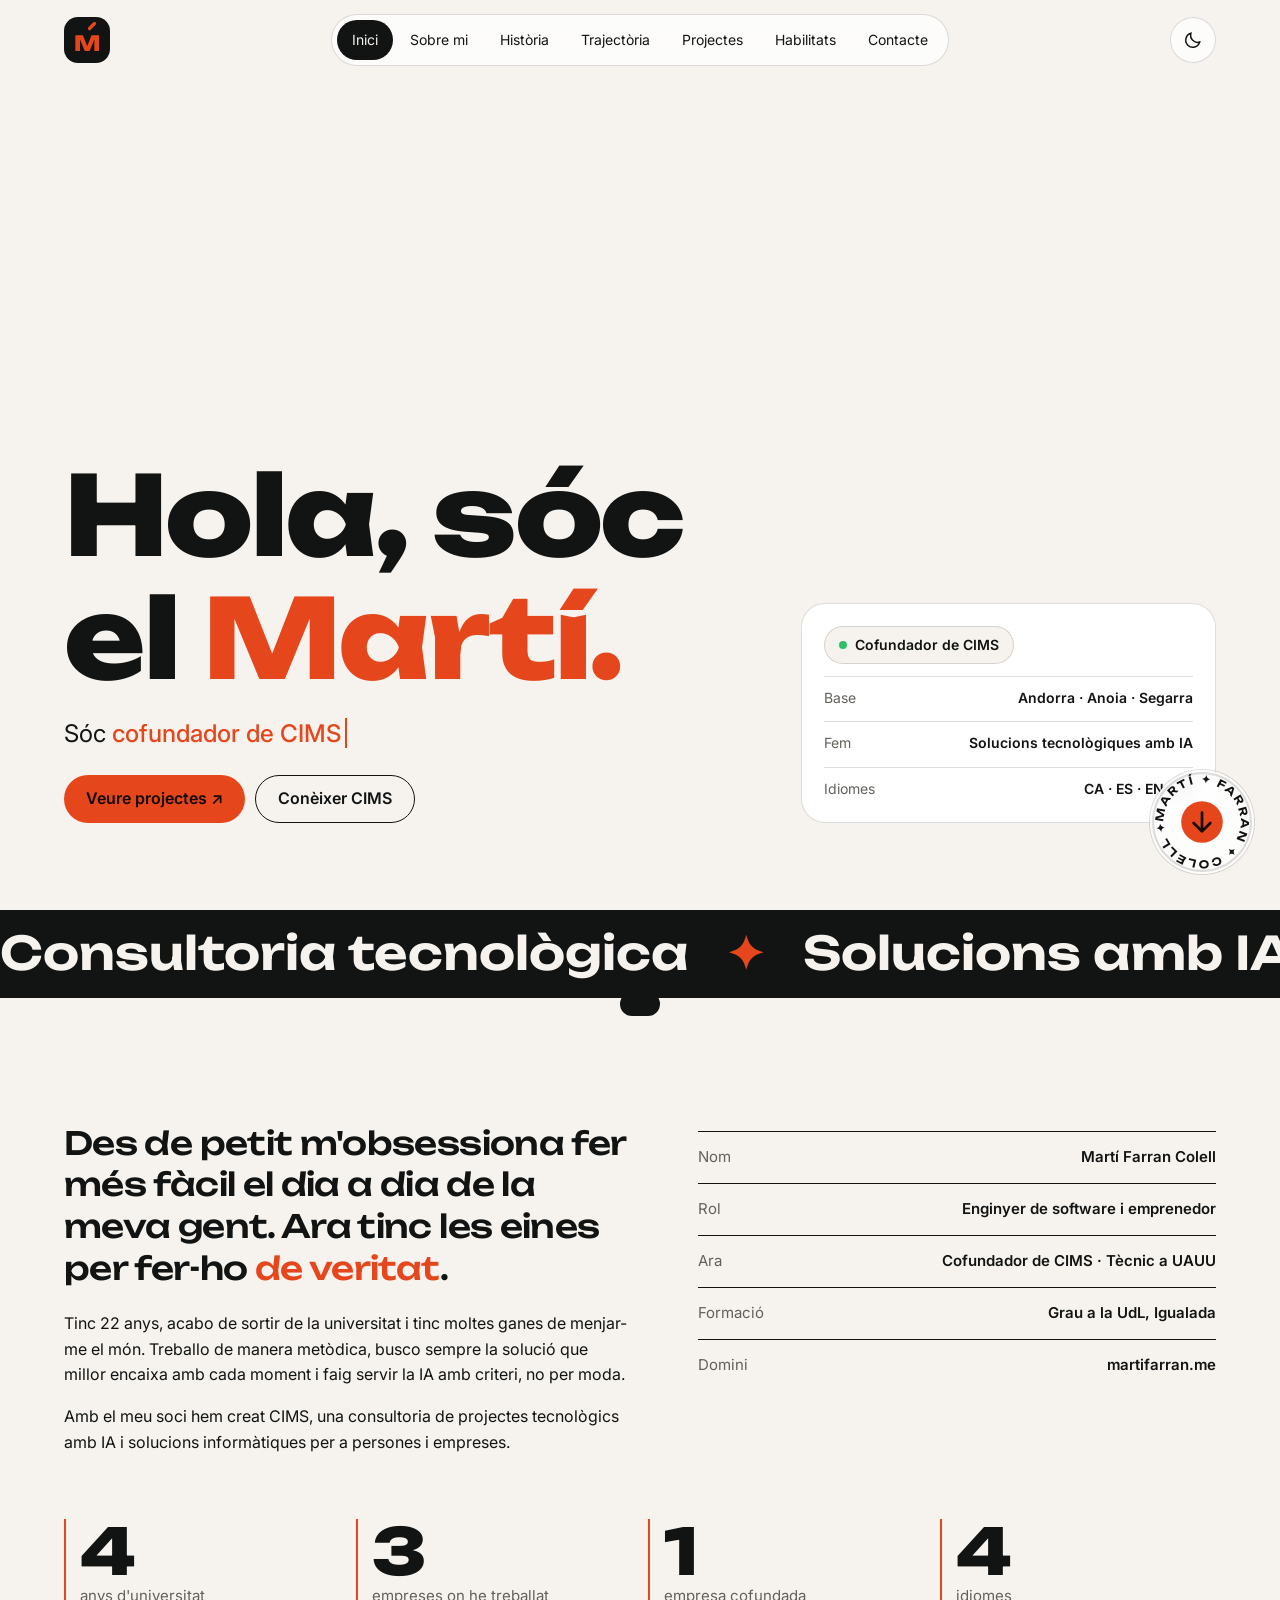
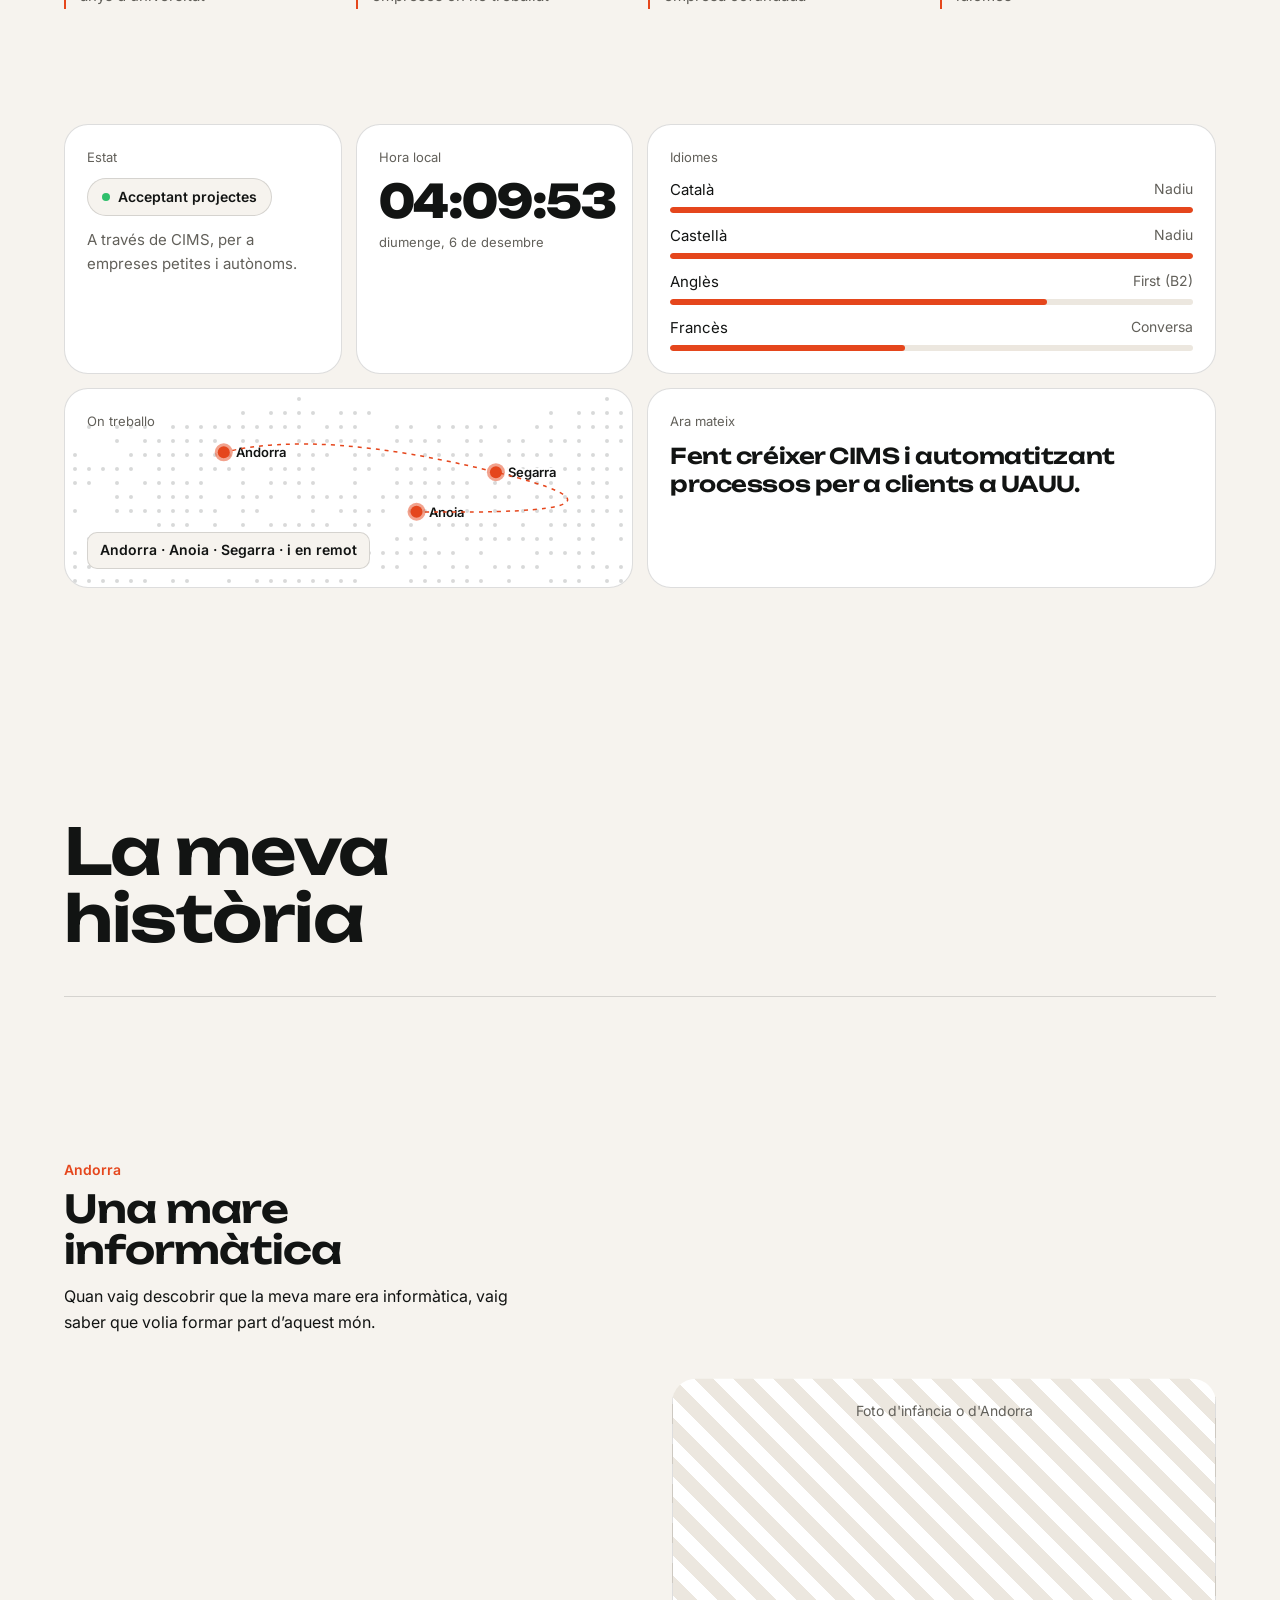
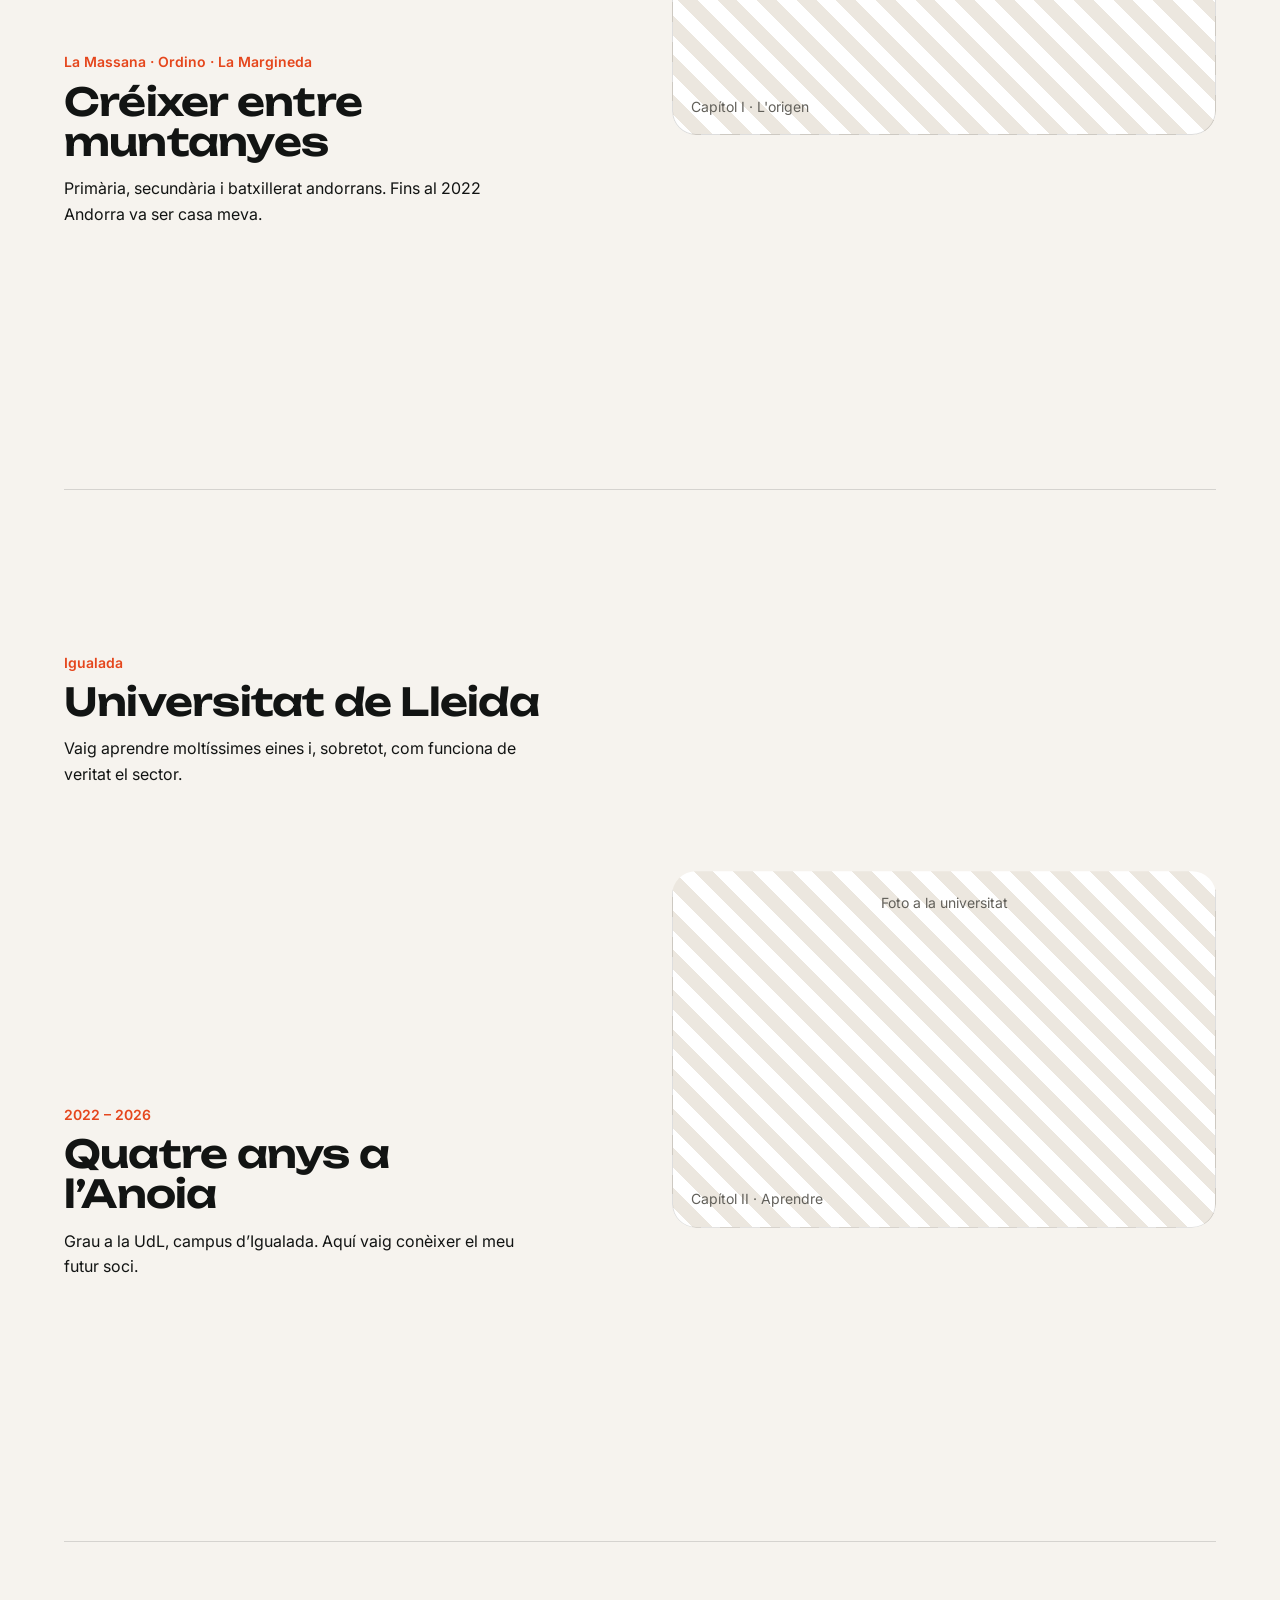
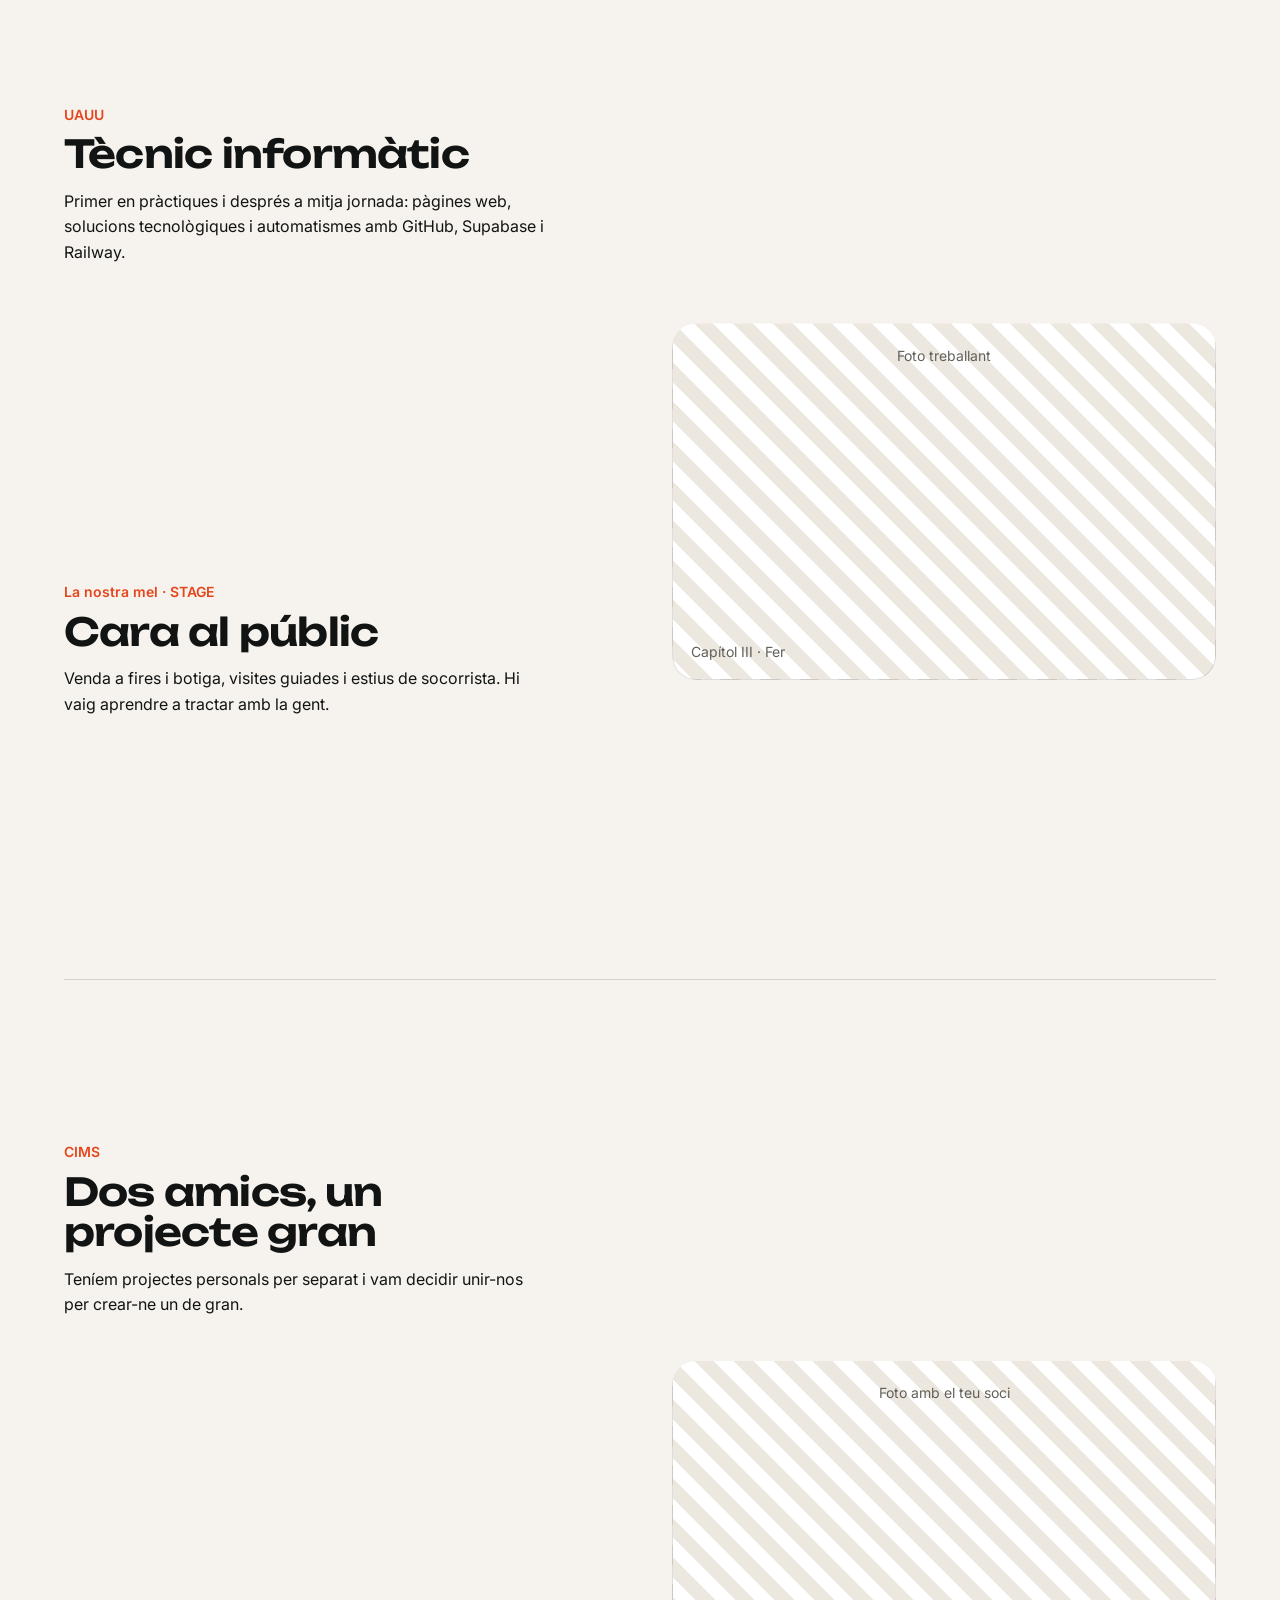
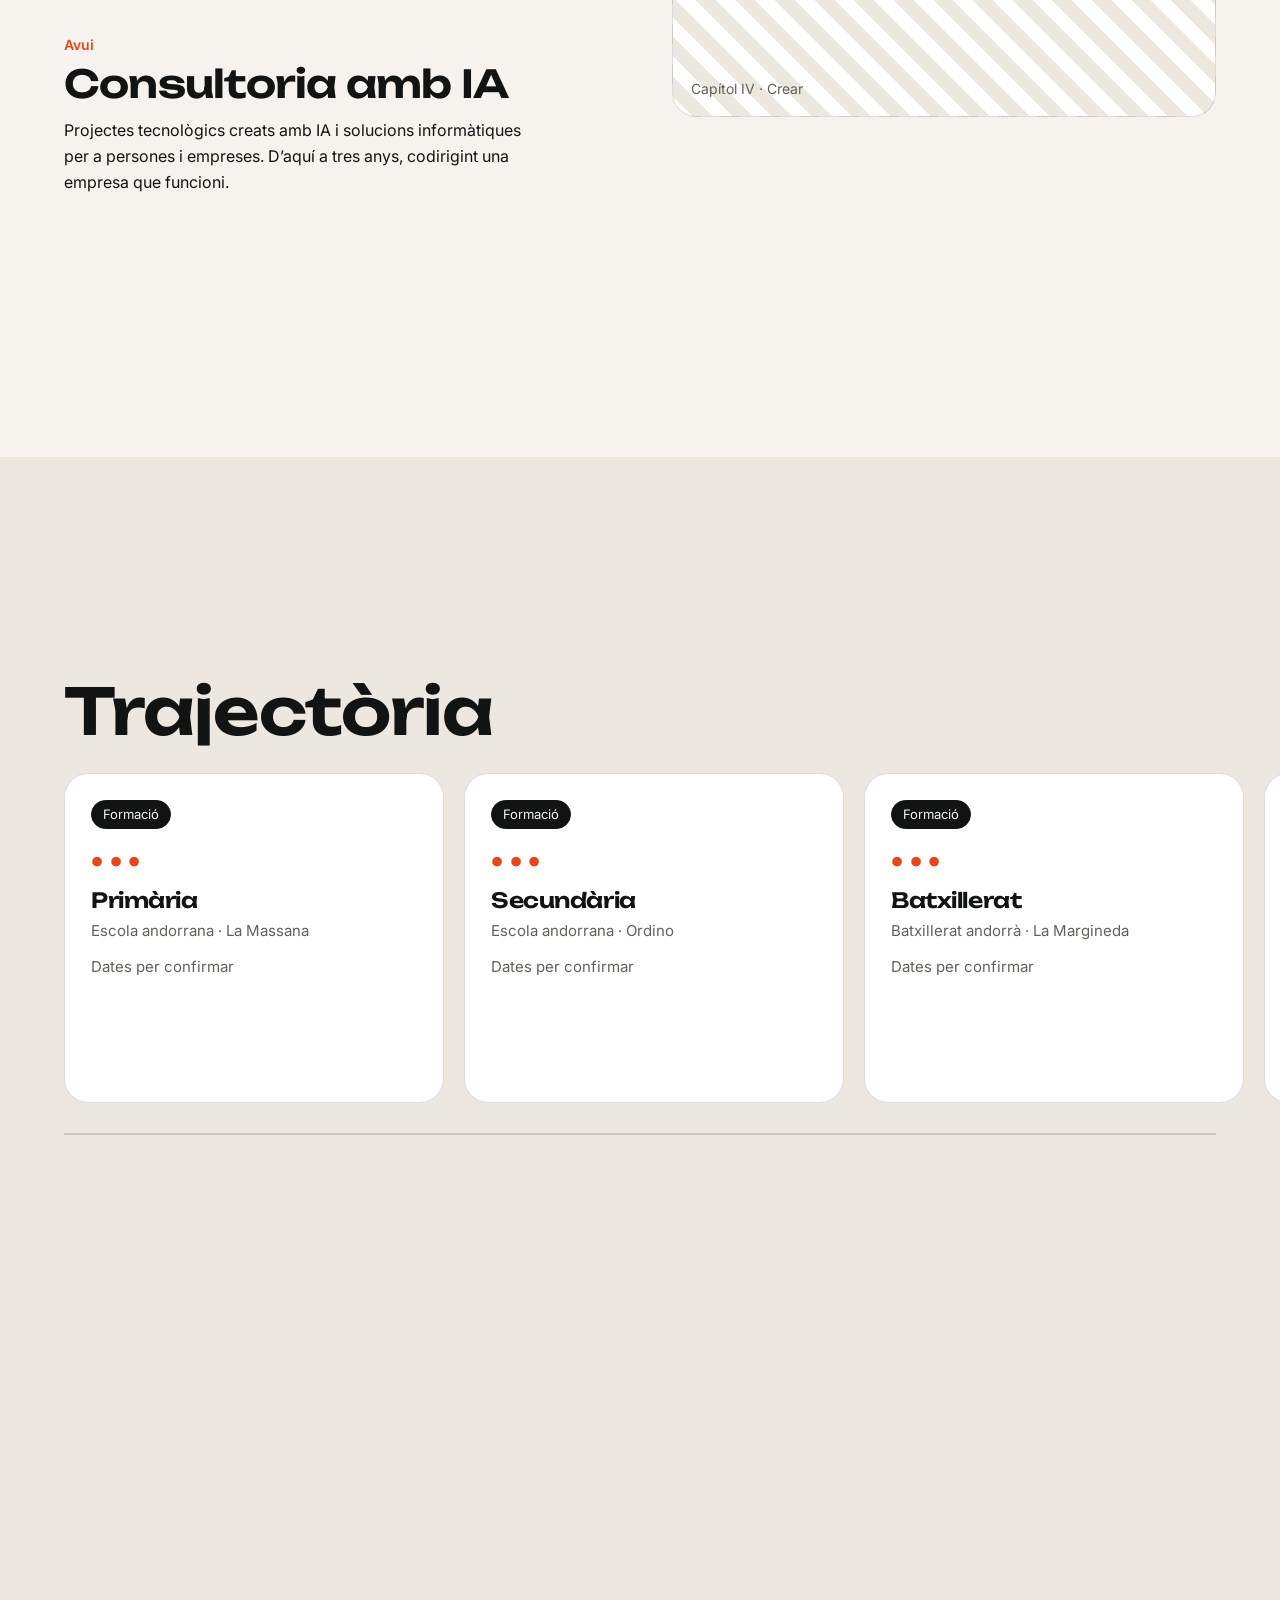
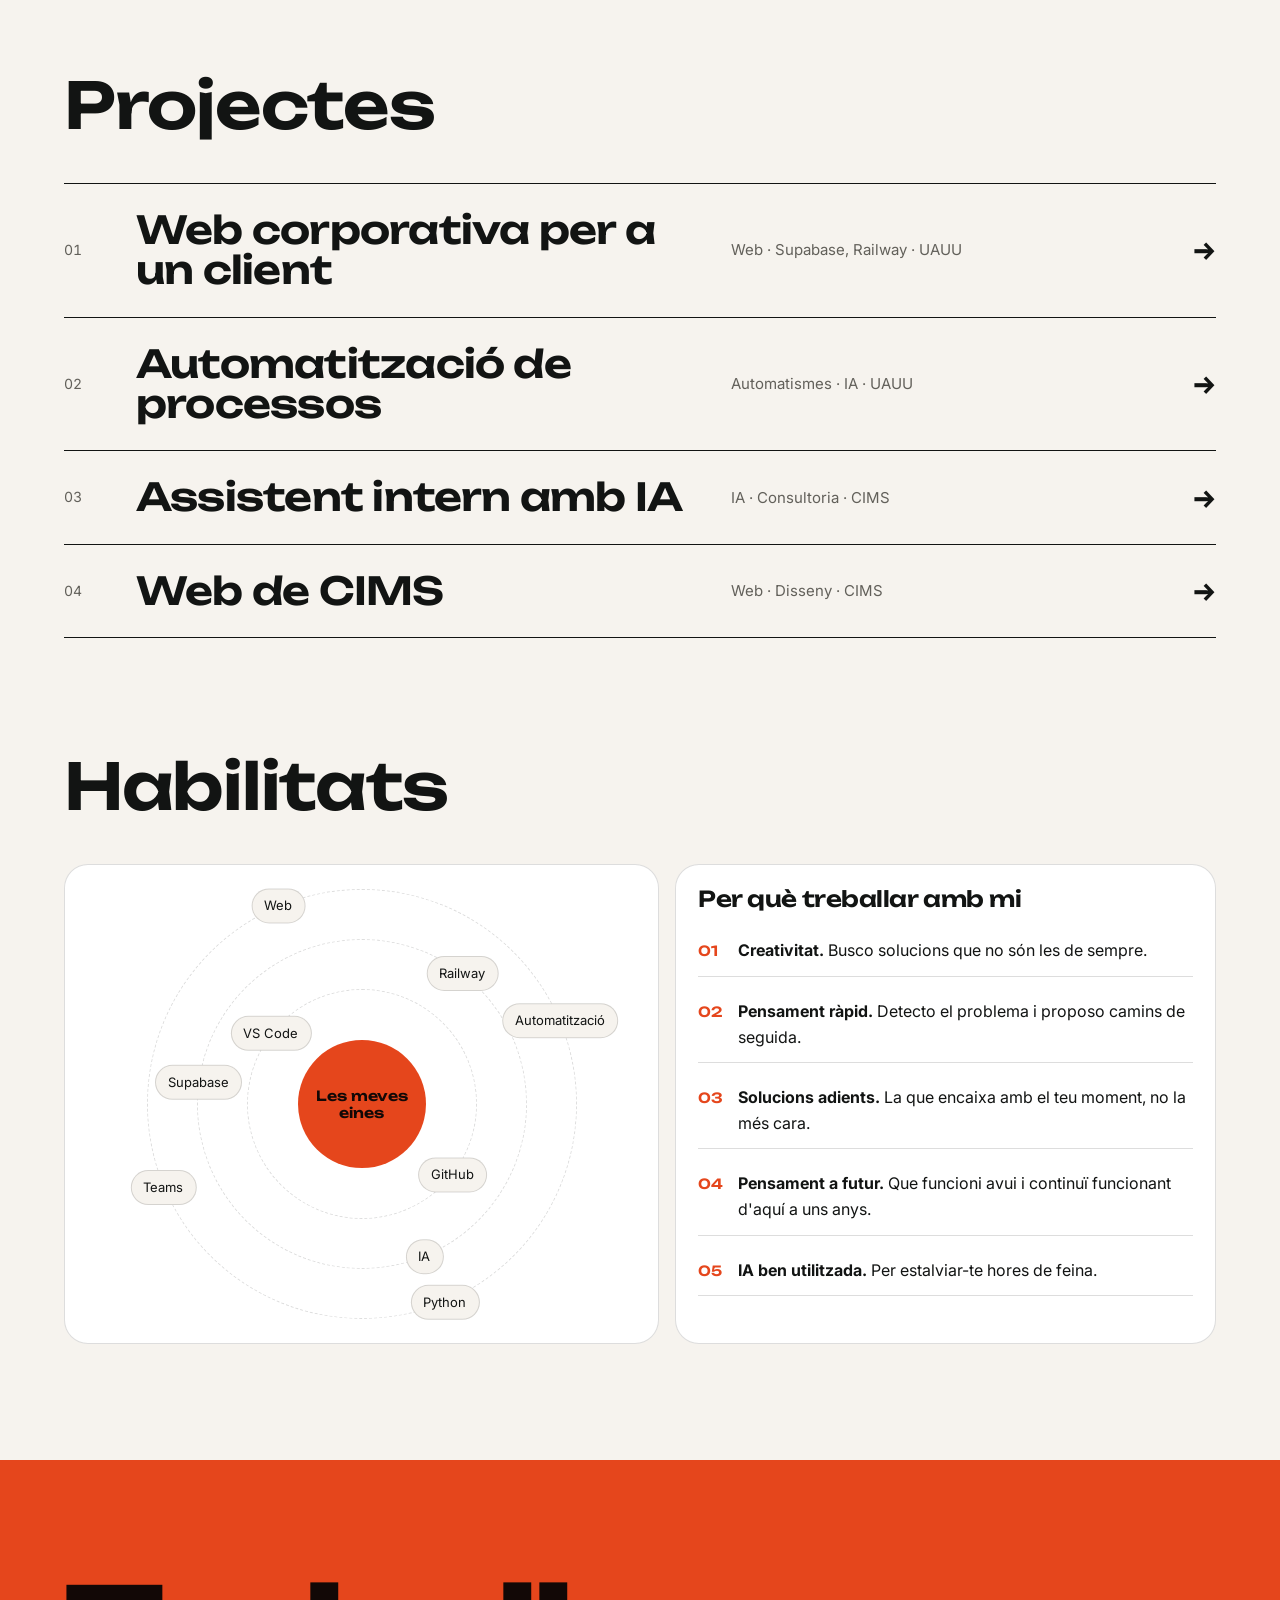
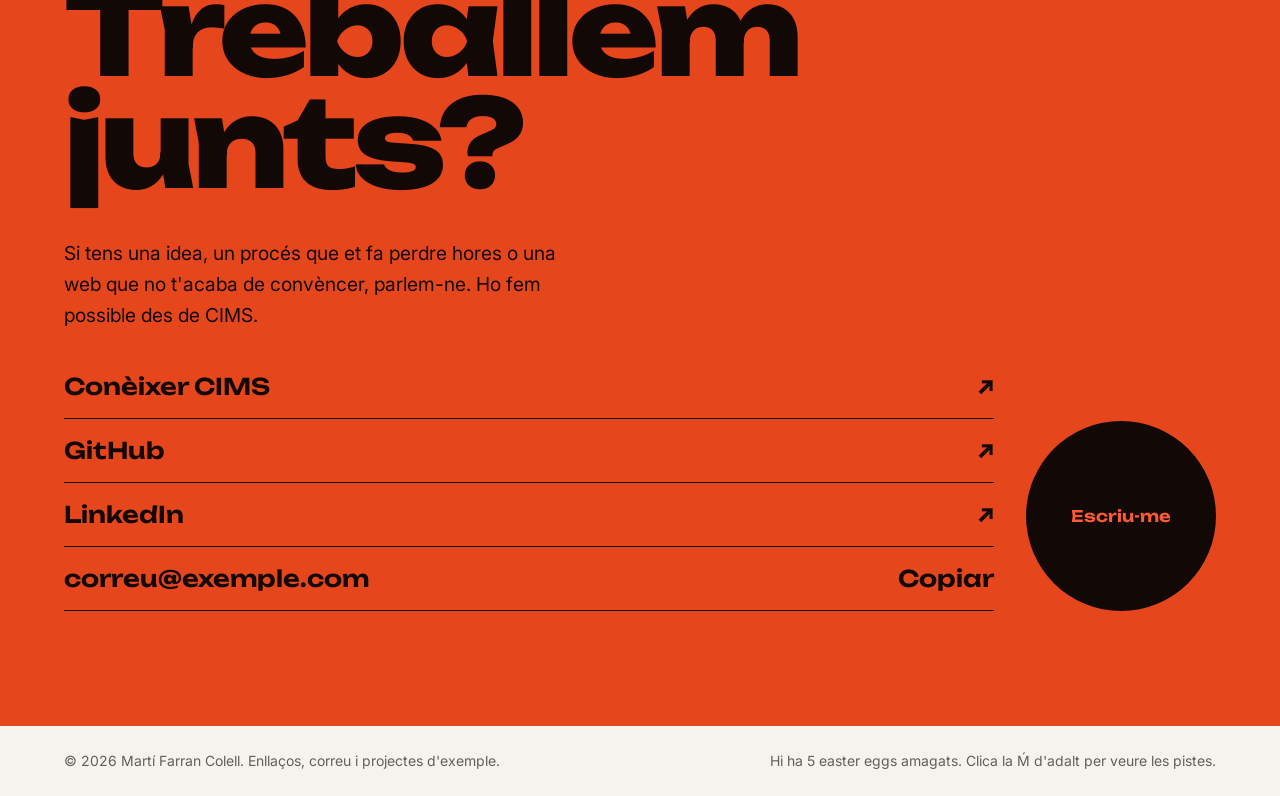
==== commit 29dad941: "Afegeix el favicon amb la Ḿ del logo Co-Authored-By: Claude Opus 5.5 <noreply@anthropic.com> Claude-" ====
--- a/index.html
+++ b/index.html
@@ -4,6 +4,7 @@
 <meta charset="utf-8">
 <meta name="viewport" content="width=device-width,initial-scale=1">
 <title>Martí Farran Colell</title>
+<link rel="icon" id="fav" type="image/svg+xml" href="data:image/svg+xml,%3Csvg%20xmlns%3D%22http%3A//www.w3.org/2000/svg%22%20viewBox%3D%220%200%2046%2046%22%3E%3Crect%20width%3D%2246%22%20height%3D%2246%22%20rx%3D%2214%22%20fill%3D%22%23121413%22/%3E%3Cpath%20transform%3D%22translate%289.82%2034%29%20scale%28.021%20-.021%29%22%20fill%3D%22%23e5461c%22%20d%3D%22M1191%20750V0H969V664L1015%20659L744%200H512L240%20657L286%20663V0H65V750H424L671%20123H586L831%20750Z%22/%3E%3Cpath%20d%3D%22M25.5%2011.5l5-5%22%20stroke%3D%22%23e5461c%22%20stroke-width%3D%223.2%22%20stroke-linecap%3D%22round%22%20fill%3D%22none%22/%3E%3C/svg%3E">
 <link rel="preconnect" href="https://fonts.googleapis.com">
 <link href="https://fonts.googleapis.com/css2?family=Unbounded:wght@400;600;800&family=Inter:wght@400;500;600&display=swap" rel="stylesheet">
 <style>
@@ -369,6 +370,7 @@
 if(saved)doc.dataset.theme=saved;
 const isDark=()=>doc.dataset.theme?doc.dataset.theme==='dark':matchMedia('(prefers-color-scheme:dark)').matches;
 const paintTh=()=>{$('th').innerHTML=isDark()?sun:moon;readCols()};
+const FAV=['data:image/svg+xml,%3Csvg%20xmlns%3D%22http%3A//www.w3.org/2000/svg%22%20viewBox%3D%220%200%2046%2046%22%3E%3Crect%20width%3D%2246%22%20height%3D%2246%22%20rx%3D%2214%22%20fill%3D%22%23121413%22/%3E%3Cpath%20transform%3D%22translate%289.82%2034%29%20scale%28.021%20-.021%29%22%20fill%3D%22%23e5461c%22%20d%3D%22M1191%20750V0H969V664L1015%20659L744%200H512L240%20657L286%20663V0H65V750H424L671%20123H586L831%20750Z%22/%3E%3Cpath%20d%3D%22M25.5%2011.5l5-5%22%20stroke%3D%22%23e5461c%22%20stroke-width%3D%223.2%22%20stroke-linecap%3D%22round%22%20fill%3D%22none%22/%3E%3C/svg%3E','data:image/svg+xml,%3Csvg%20xmlns%3D%22http%3A//www.w3.org/2000/svg%22%20viewBox%3D%220%200%2046%2046%22%3E%3Crect%20width%3D%2246%22%20height%3D%2246%22%20rx%3D%2214%22%20fill%3D%22%23e8e2d6%22/%3E%3Cpath%20transform%3D%22translate%289.82%2034%29%20scale%28.021%20-.021%29%22%20fill%3D%22%23ff5a36%22%20d%3D%22M1191%20750V0H969V664L1015%20659L744%200H512L240%20657L286%20663V0H65V750H424L671%20123H586L831%20750Z%22/%3E%3Cpath%20d%3D%22M25.5%2011.5l5-5%22%20stroke%3D%22%23ff5a36%22%20stroke-width%3D%223.2%22%20stroke-linecap%3D%22round%22%20fill%3D%22none%22/%3E%3C/svg%3E'];const setFav=()=>{const l=document.getElementById('fav');if(l)l.href=FAV[isDark()?1:0]};setFav();matchMedia('(prefers-color-scheme:dark)').addEventListener('change',setFav);document.getElementById('th').addEventListener('click',()=>setTimeout(setFav));
 $('th').addEventListener('click',()=>{doc.dataset.theme=isDark()?'light':'dark';try{localStorage.setItem('mfc-theme',doc.dataset.theme)}catch(e){}paintTh()});
 // ---------- data ----------
 const story=[
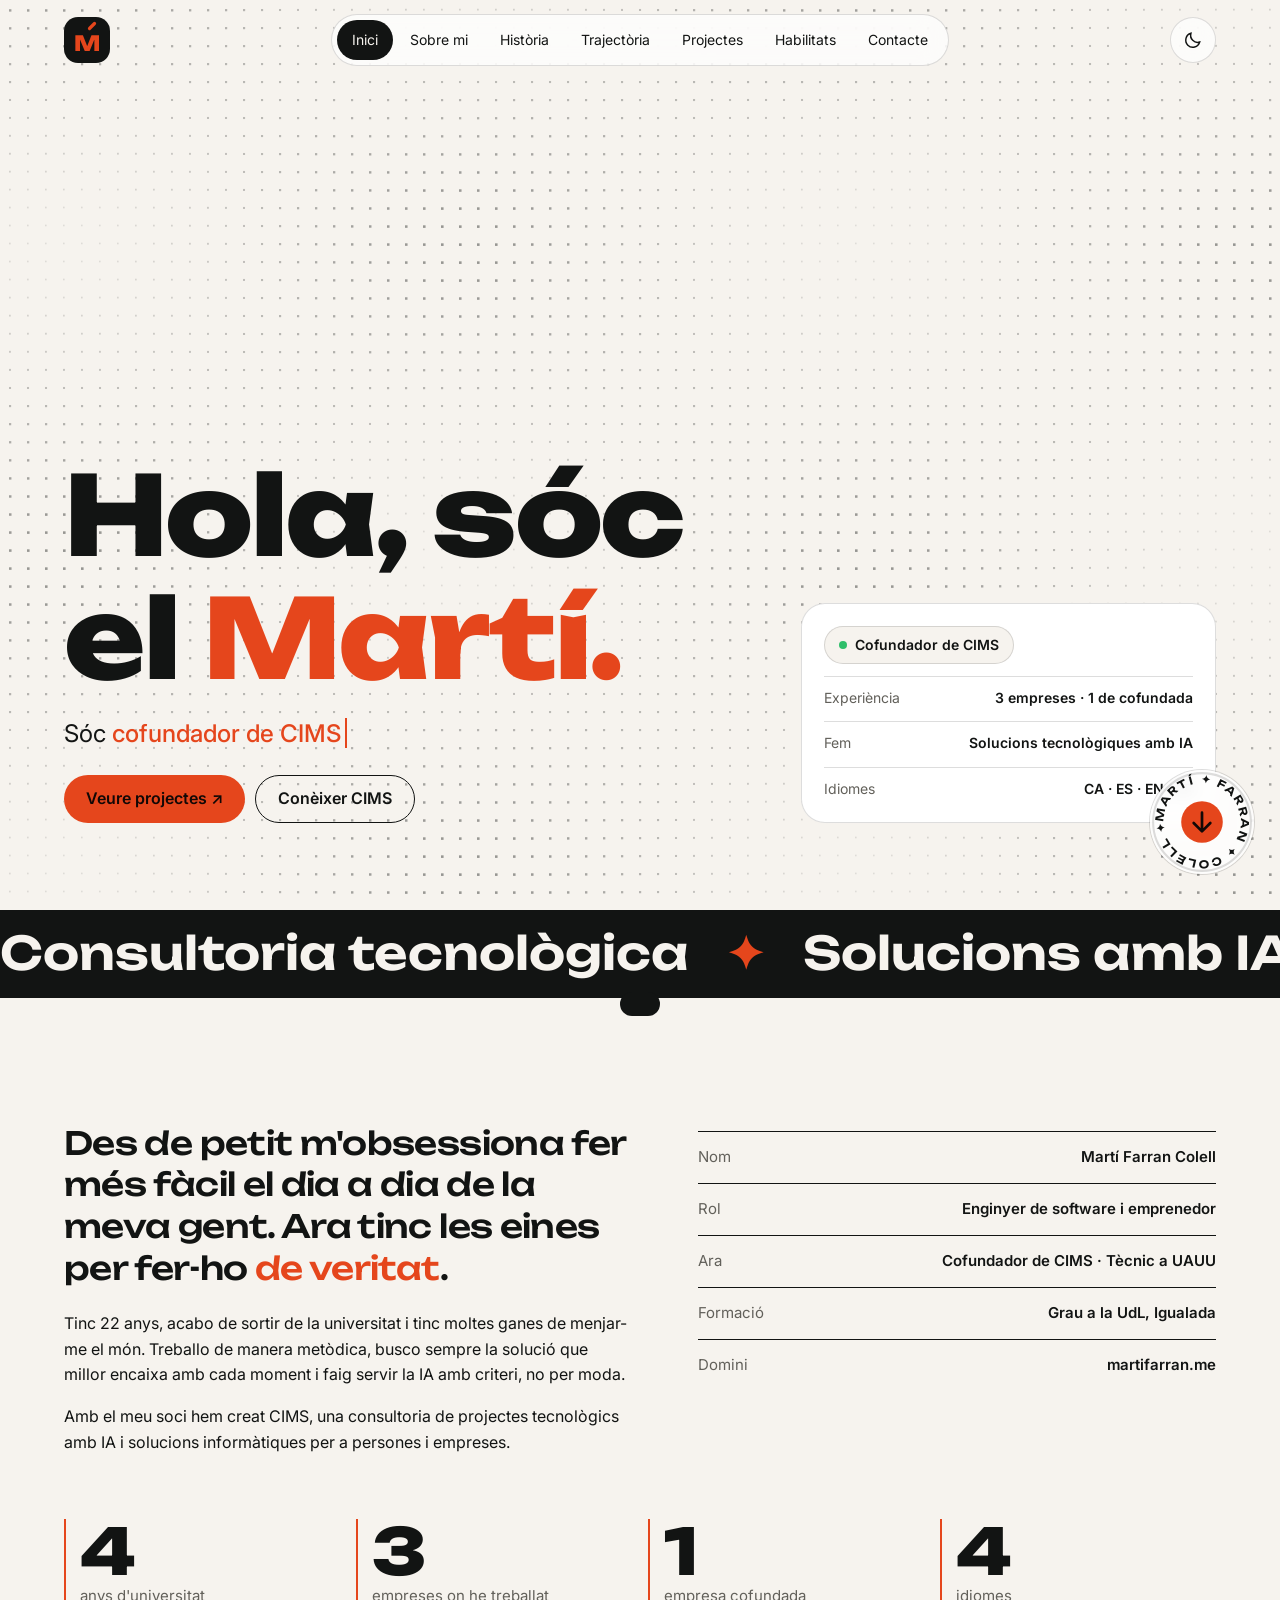
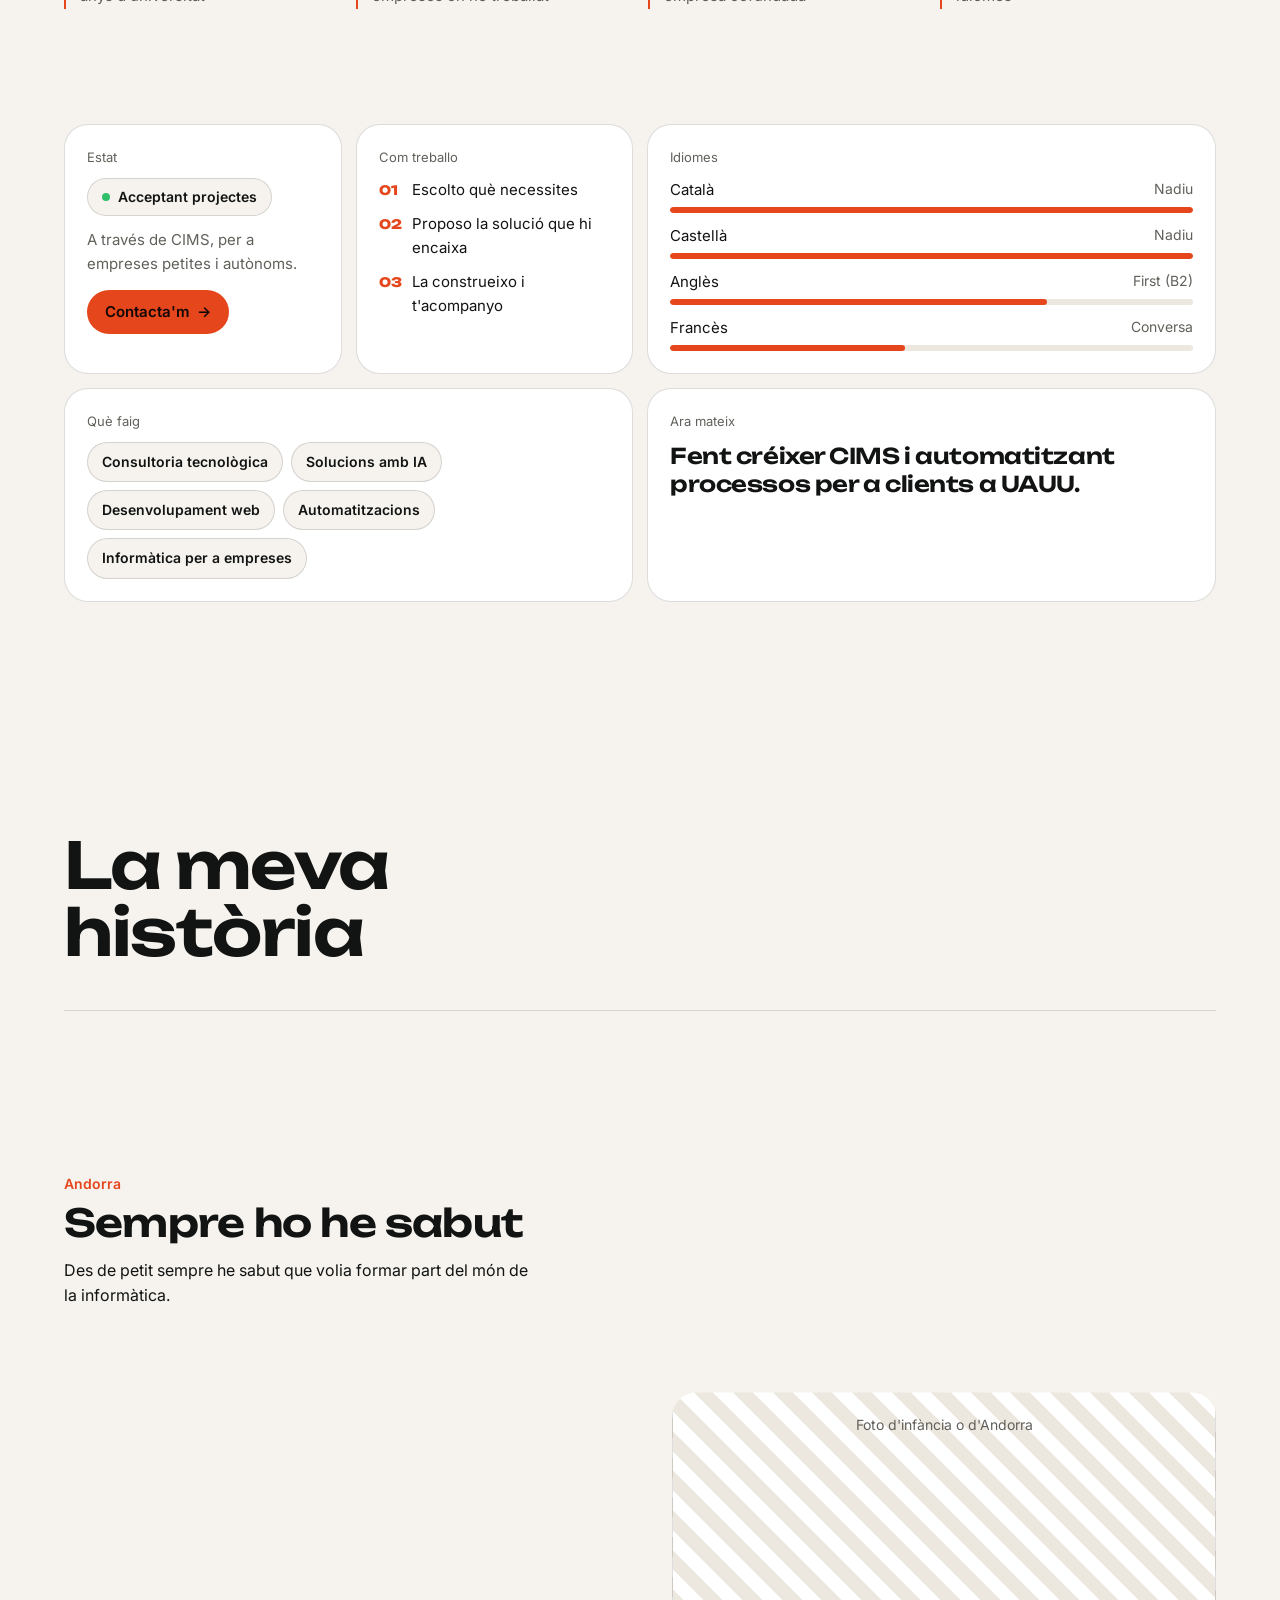
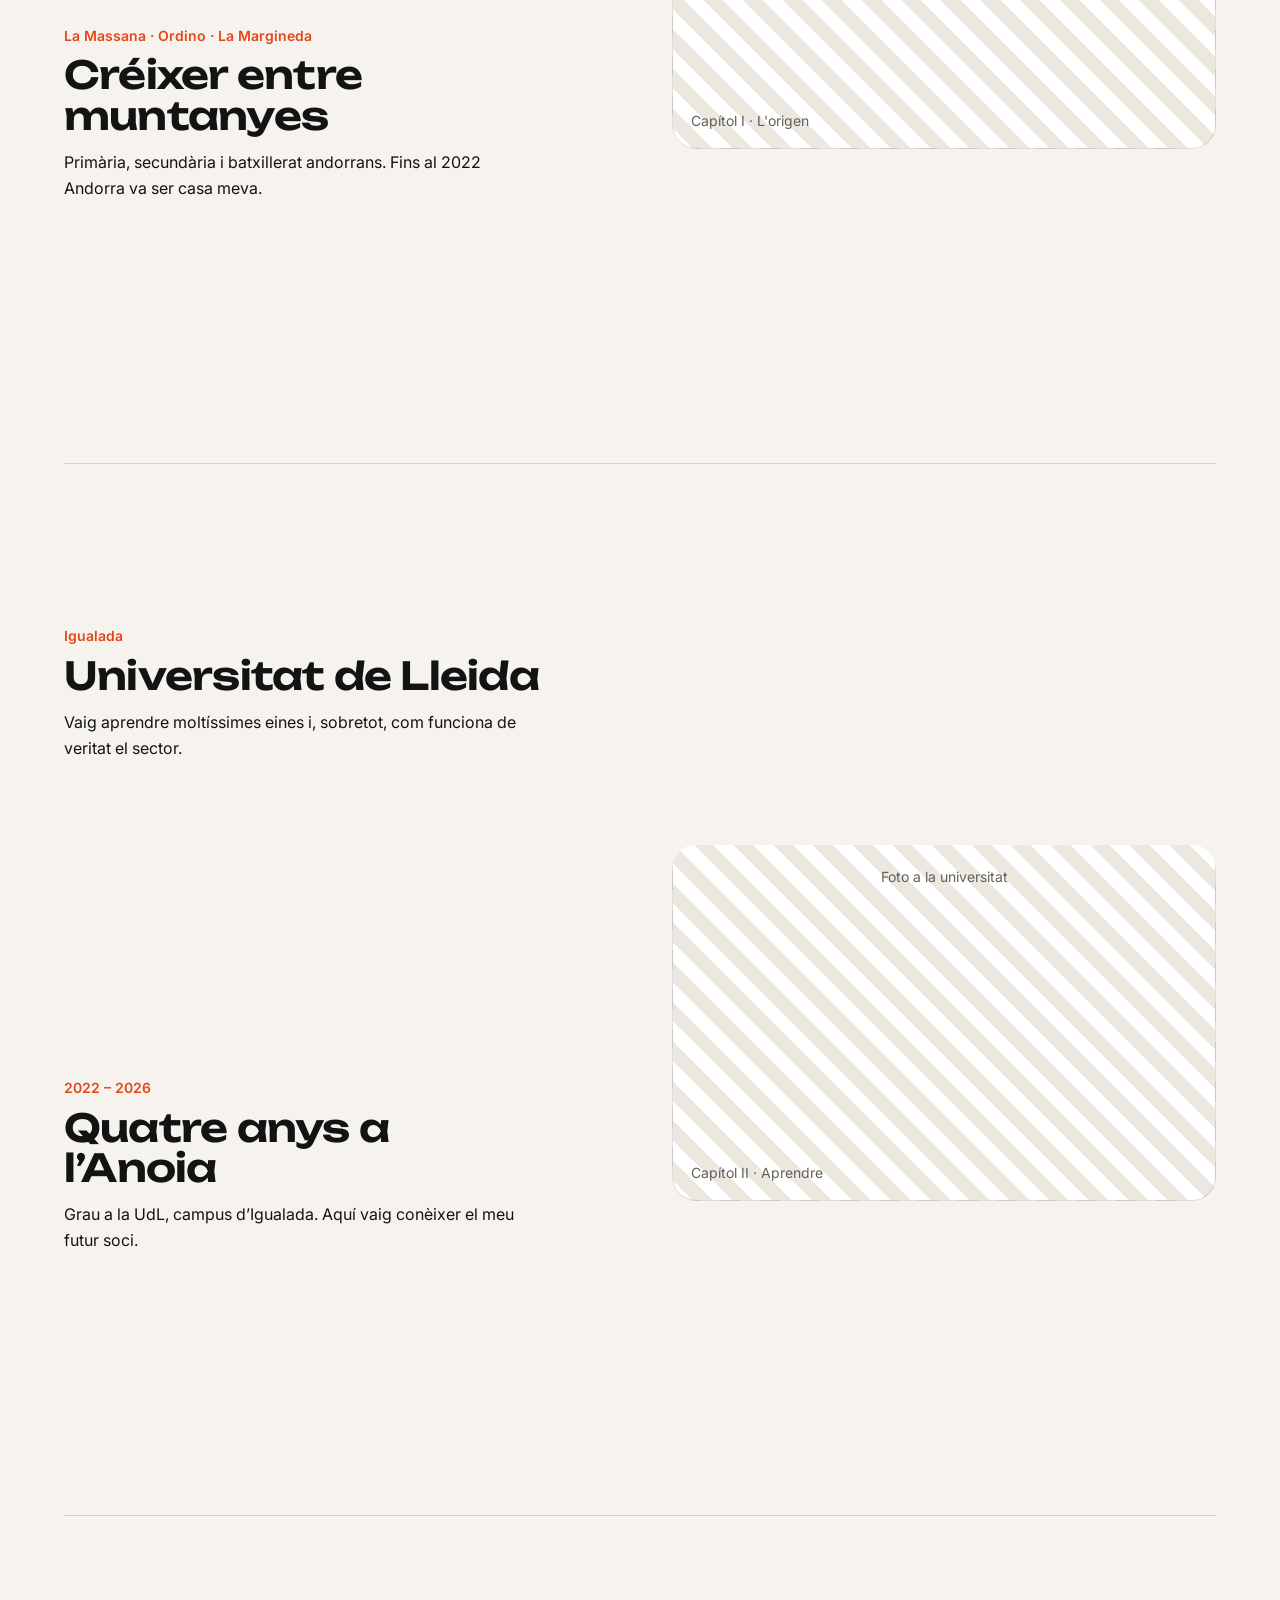
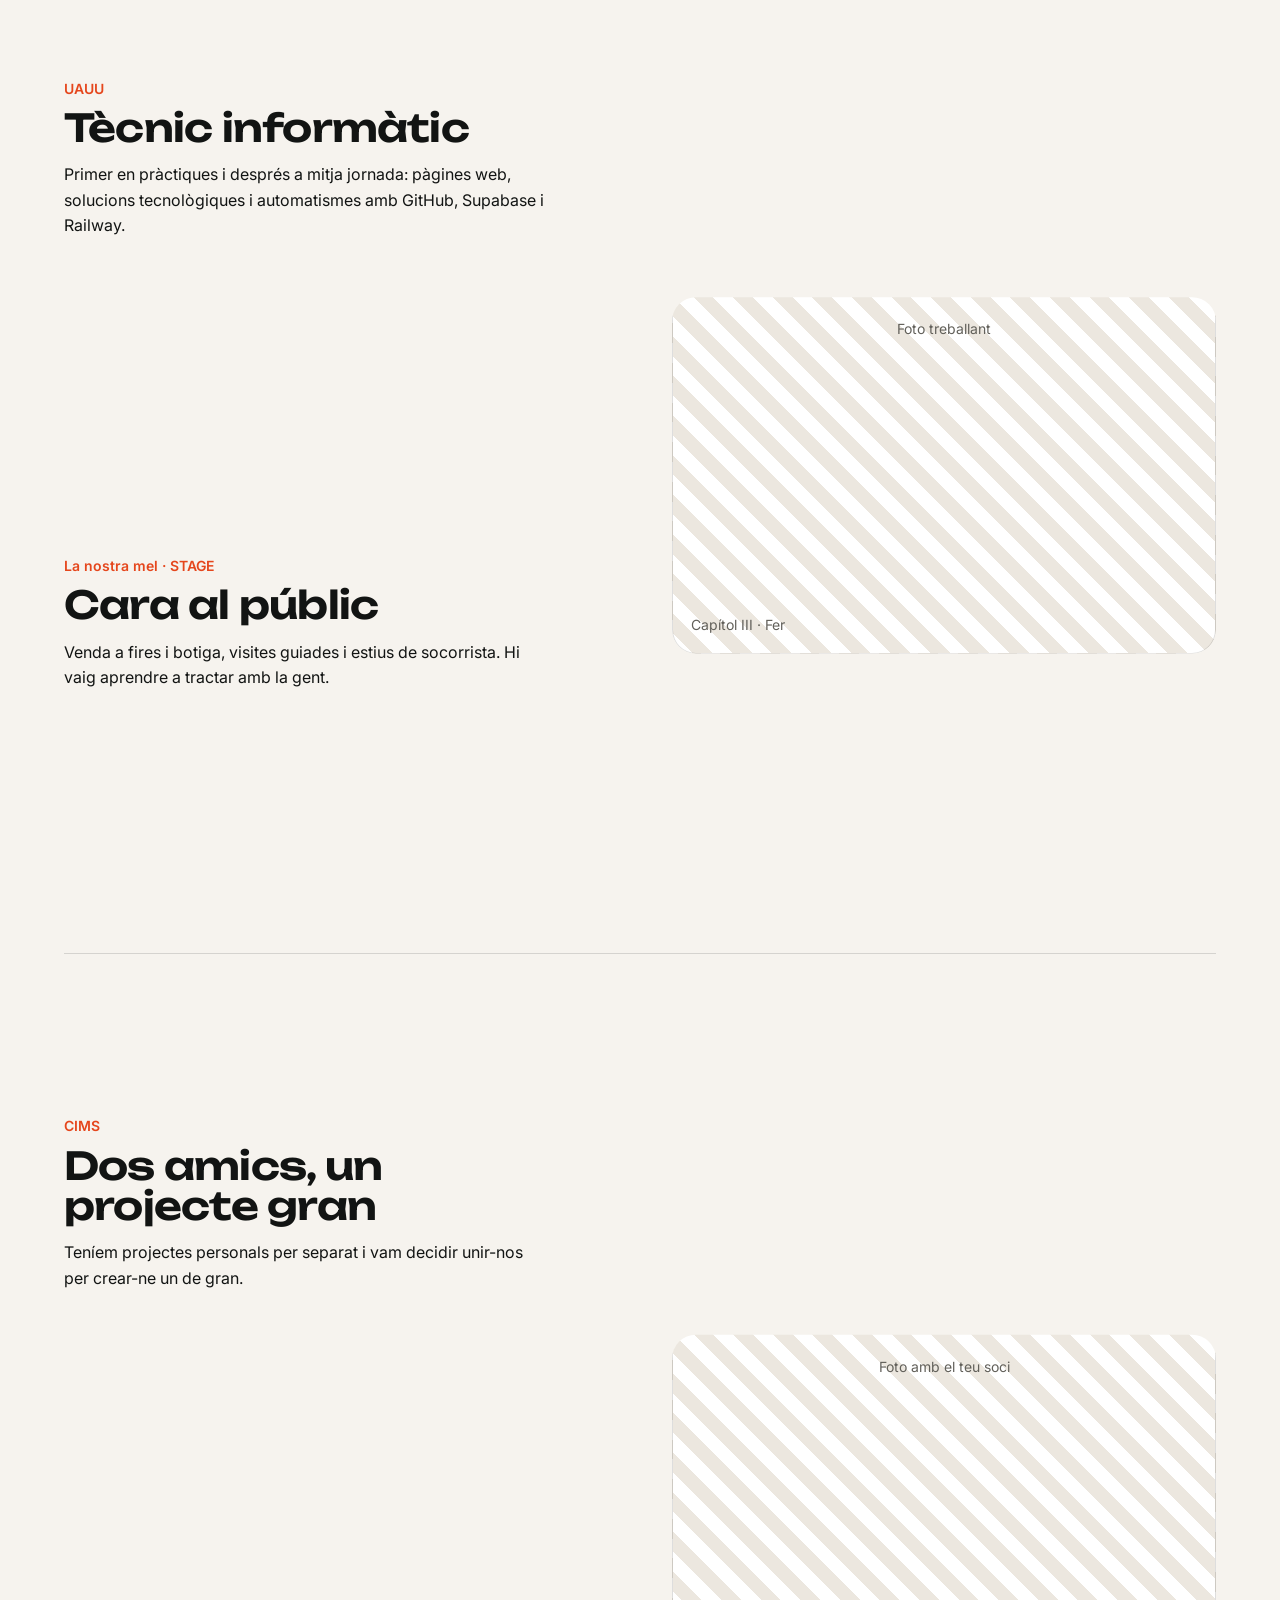
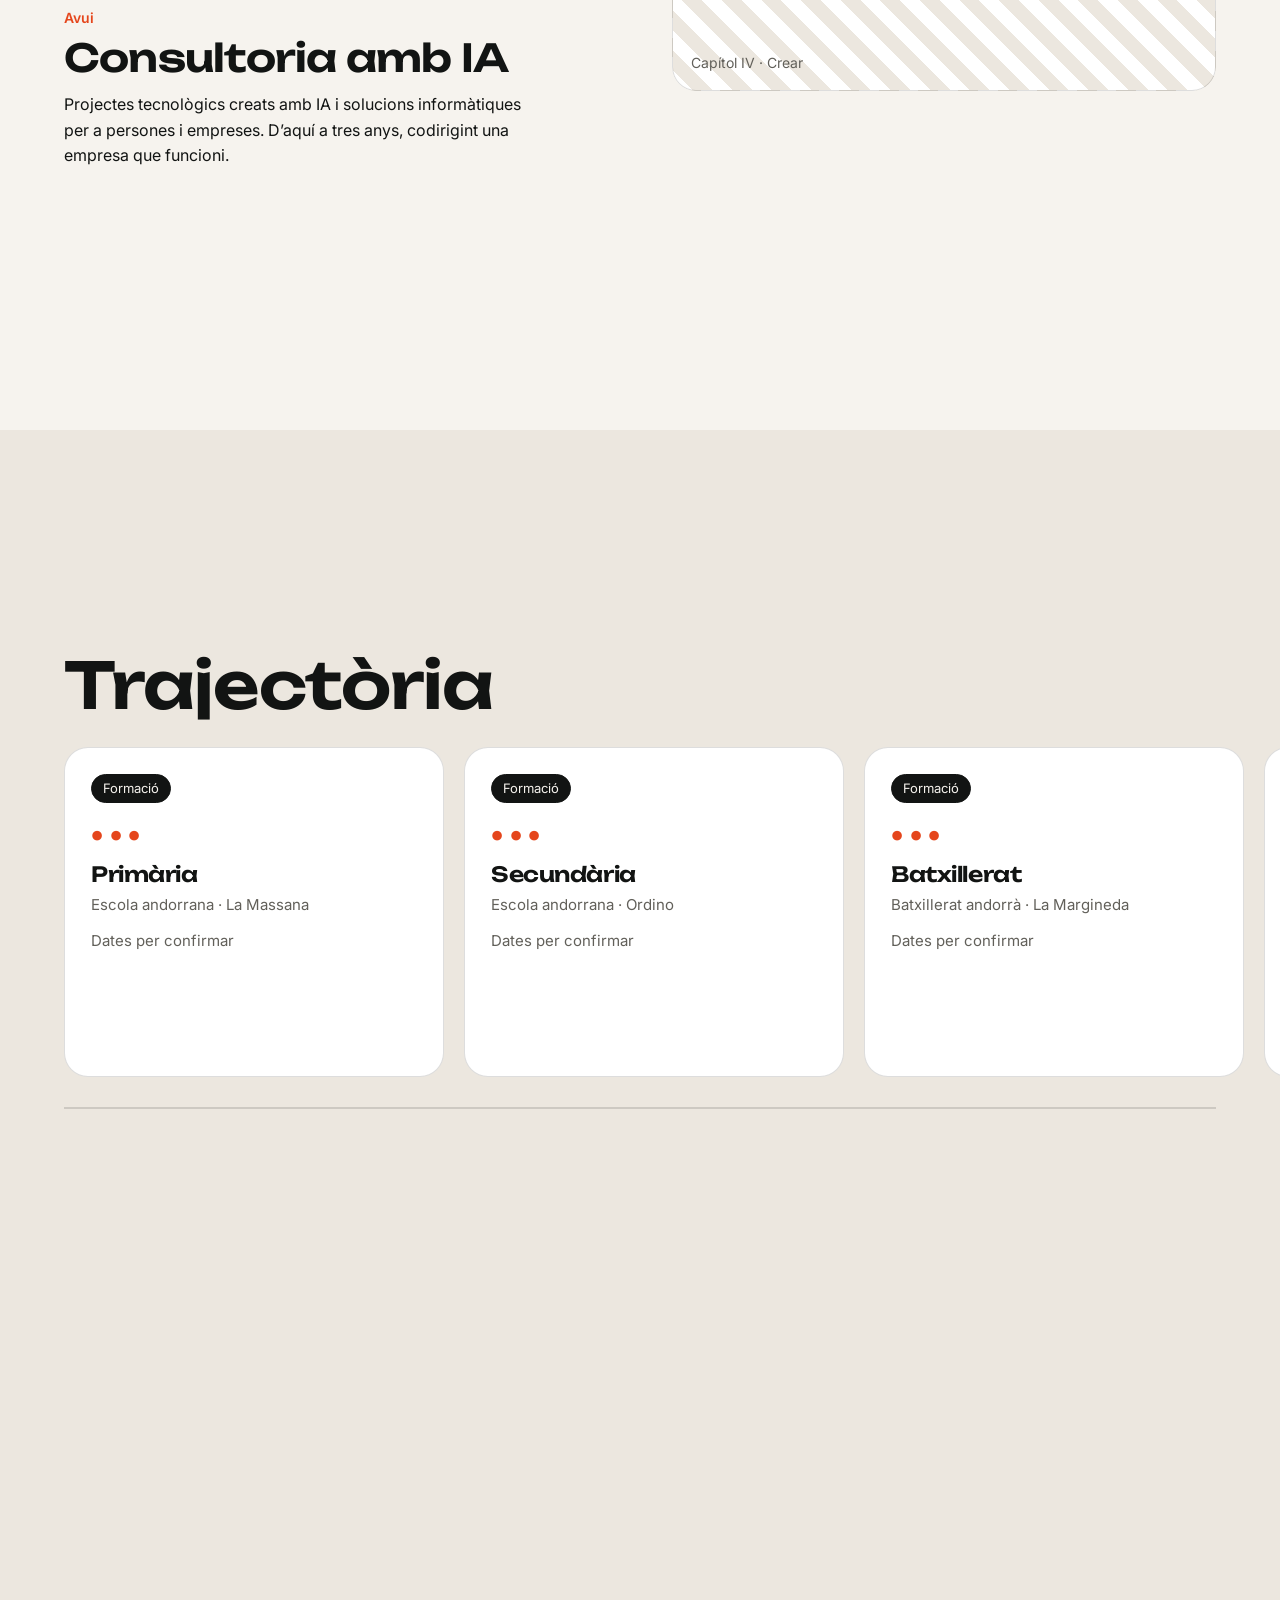
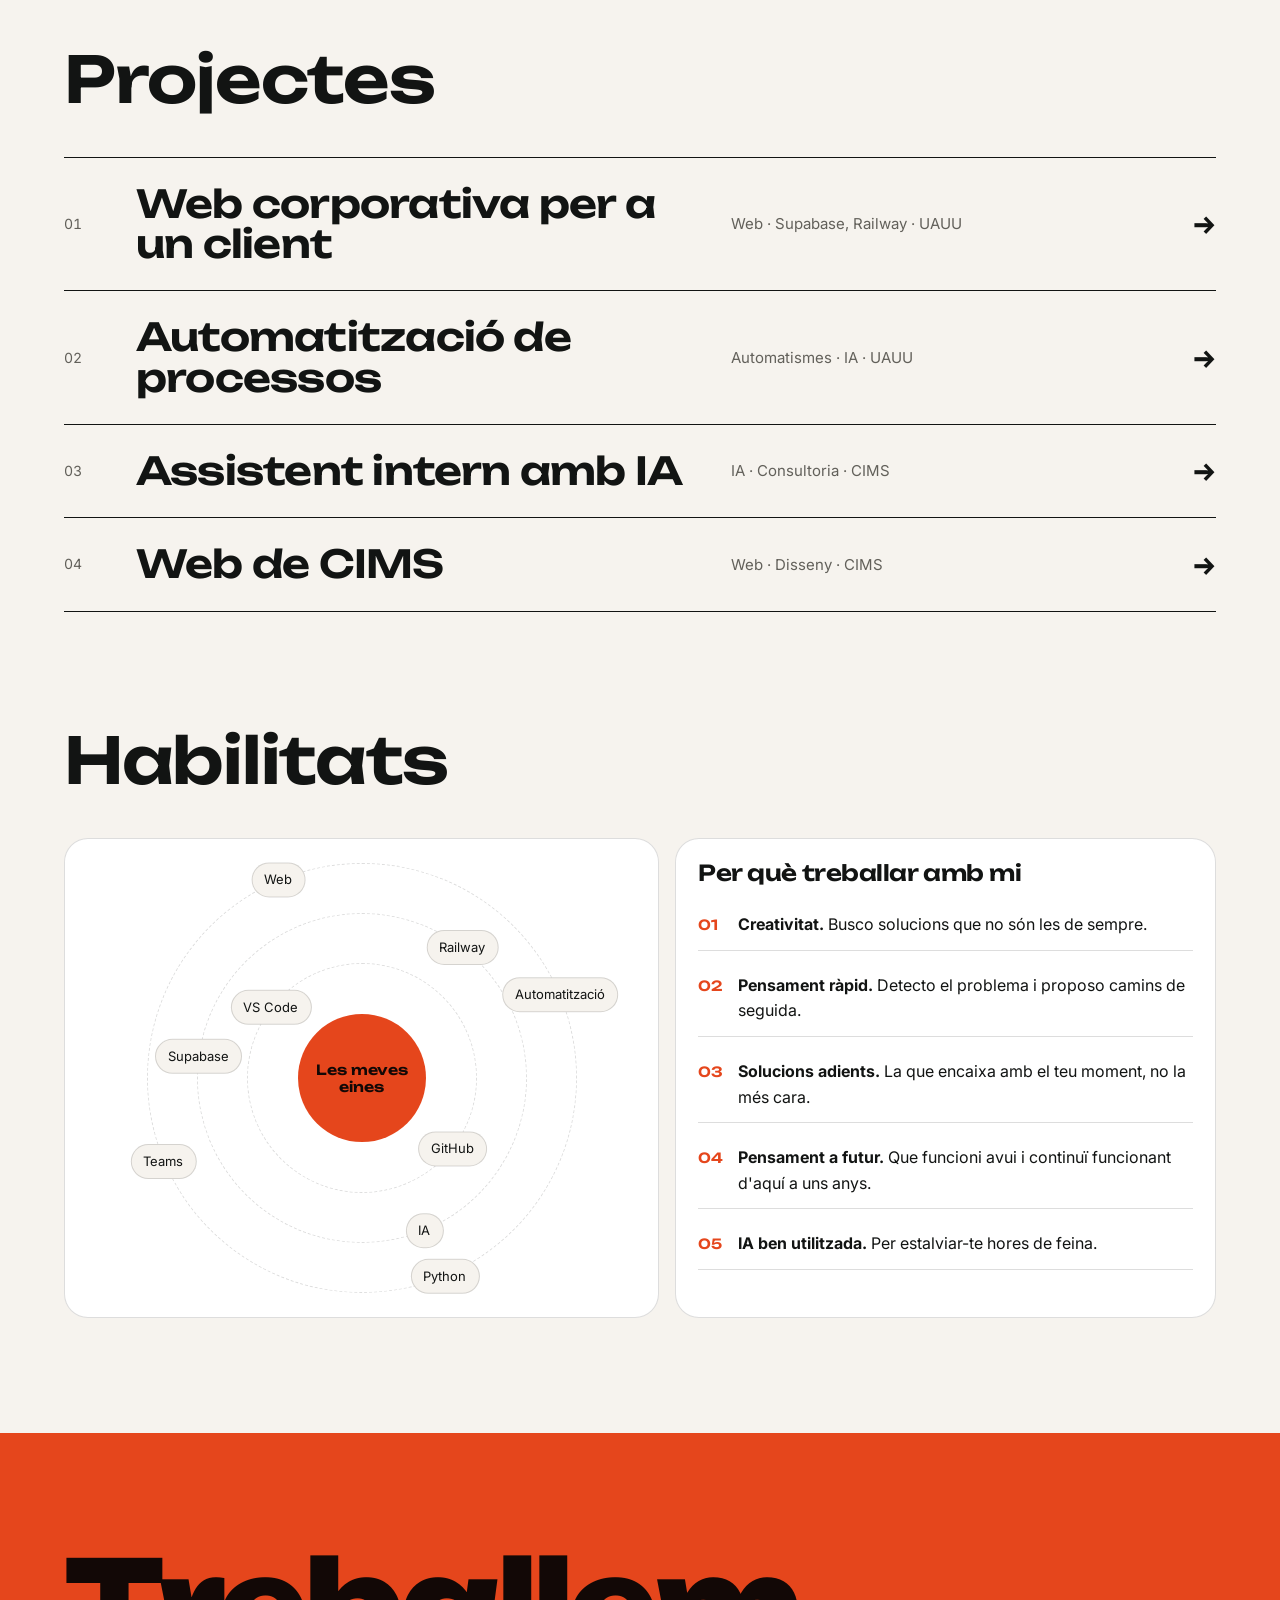
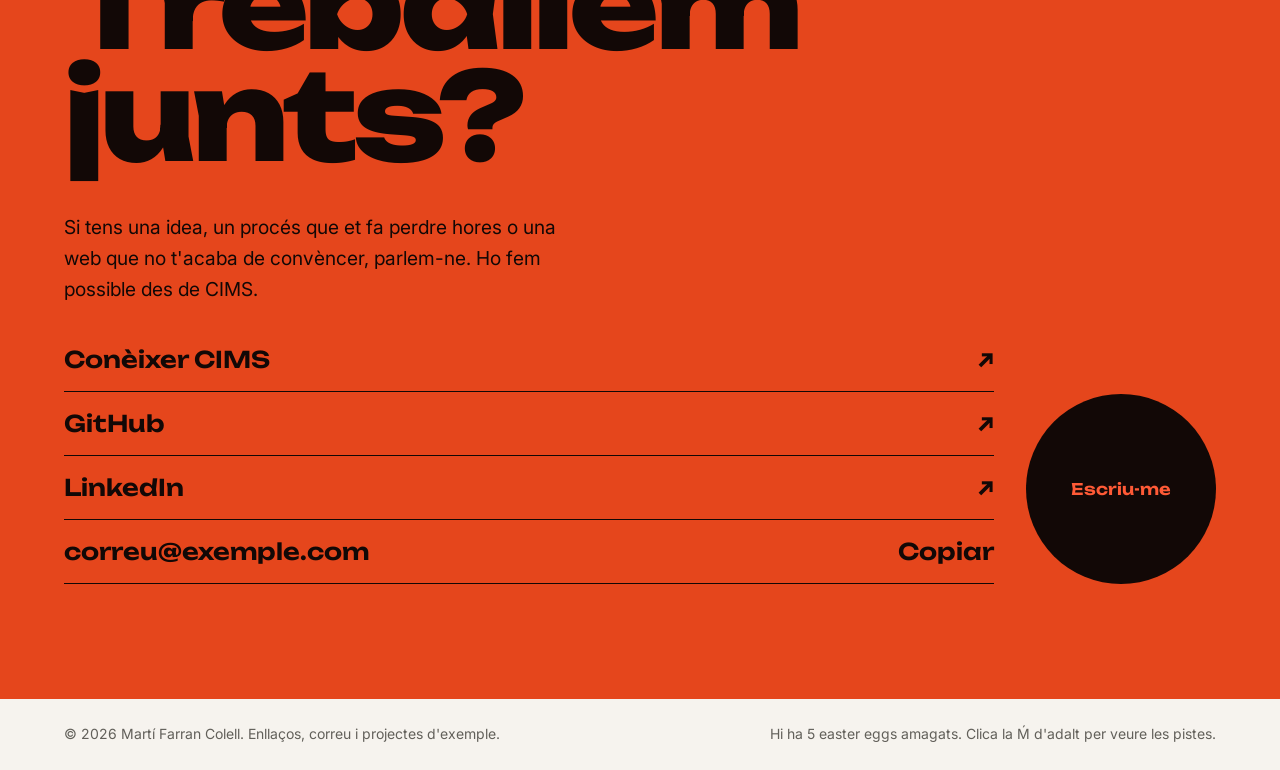
==== commit ed33945c: "Aplica els comentaris de revisió: widgets i capítol I - Targeta del hero: «Base» passa a «Experiènci" ====
--- a/index.html
+++ b/index.html
@@ -93,7 +93,9 @@
 .t:hover::before{opacity:1}
 .t .lab{font-size:13px;color:var(--mut);display:block;margin-bottom:10px}
 .t.w2{grid-column:span 2}
-.clk{font:800 clamp(34px,3.6vw,50px)/1 Unbounded;letter-spacing:-.03em;font-variant-numeric:tabular-nums}
+.how{list-style:none;margin:0;padding:0;display:grid;gap:10px;font-size:15px}.how li{display:grid;grid-template-columns:2.2em minmax(0,1fr);align-items:baseline}.how b{font:800 13px Unbounded;color:var(--co)}
+.svc{list-style:none;margin:0;padding:0;display:flex;flex-wrap:wrap;gap:8px}.svc li{background:var(--bg);border:1px solid var(--ln);padding:8px 14px;border-radius:99px;font-weight:600;font-size:14px}
+.go{display:inline-flex;align-items:center;gap:8px;min-height:44px;padding:0 18px;border-radius:99px;background:var(--co);color:var(--onco);text-decoration:none;font-weight:600;font-size:15px}.go:focus-visible{outline:3px solid var(--ink);outline-offset:2px}
 .lang{display:grid;gap:11px}
 .lang div{display:grid;grid-template-columns:minmax(0,1fr) auto;gap:5px;font-size:15px}
 .lang em{font-style:normal;color:var(--mut);font-size:14px}
@@ -101,10 +103,6 @@
 .lang i::after{content:"";display:block;height:100%;width:0;background:var(--co);border-radius:6px;transition:width 1.3s cubic-bezier(.2,.8,.2,1)}
 .in .lang i::after{width:var(--w)}
 .now{font:600 clamp(18px,1.7vw,23px)/1.3 Unbounded;letter-spacing:-.02em;margin:0}
-.map svg{position:absolute;inset:0;width:100%;height:100%}
-.map{min-height:200px}
-.map .lab{position:relative;z-index:1}
-.map .tag{position:absolute;left:22px;bottom:18px;background:var(--bg);border:1px solid var(--ln);padding:6px 12px;border-radius:10px;font-weight:600;font-size:14px}
 /* story */
 .ch{padding:clamp(48px,7vw,96px) 0;border-top:1px solid var(--ln)}
 .chg{display:grid;grid-template-columns:minmax(0,1fr) minmax(0,1fr);gap:clamp(24px,5vw,80px)}
@@ -283,7 +281,7 @@
     </div>
     <div class="hcard t" id="hc">
       <span class="pill"><i></i>Cofundador de CIMS</span>
-      <div class="r2"><span>Base</span><b>Andorra · Anoia · Segarra</b></div>
+      <div class="r2"><span>Experiència</span><b>3 empreses · 1 de cofundada</b></div>
       <div class="r2"><span>Fem</span><b>Solucions tecnològiques amb IA</b></div>
       <div class="r2"><span>Idiomes</span><b>CA · ES · EN · FR</b></div>
     </div>
@@ -313,10 +311,10 @@
 
 <section class="band" style="padding-top:0"><div class="wrap">
   <div class="wg">
-    <div class="t r"><span class="lab">Estat</span><span class="pill" style="margin-bottom:12px"><i></i>Acceptant projectes</span><p style="margin:0;color:var(--mut);font-size:15px">A través de CIMS, per a empreses petites i autònoms.</p></div>
-    <div class="t r" style="--d:.08s"><span class="lab">Hora local</span><div class="clk" id="clk">--:--</div><span class="lab" id="dt" style="margin:8px 0 0"></span></div>
+    <div class="t r"><span class="lab">Estat</span><span class="pill" style="margin-bottom:12px"><i></i>Acceptant projectes</span><p style="margin:0 0 14px;color:var(--mut);font-size:15px">A través de CIMS, per a empreses petites i autònoms.</p><a class="go" href="#ct">Contacta'm <span aria-hidden="true">→</span></a></div>
+    <div class="t r" style="--d:.08s"><span class="lab">Com treballo</span><ol class="how"><li><b>01</b>Escolto què necessites</li><li><b>02</b>Proposo la solució que hi encaixa</li><li><b>03</b>La construeixo i t'acompanyo</li></ol></div>
     <div class="t w2 r" style="--d:.16s"><span class="lab">Idiomes</span><div class="lang"><div>Català<em>Nadiu</em><i style="--w:100%"></i></div><div>Castellà<em>Nadiu</em><i style="--w:100%"></i></div><div>Anglès<em>First (B2)</em><i style="--w:72%"></i></div><div>Francès<em>Conversa</em><i style="--w:45%"></i></div></div></div>
-    <div class="t w2 map r" style="--d:.2s"><svg id="map" aria-hidden="true"></svg><span class="lab">On treballo</span><span class="tag">Andorra · Anoia · Segarra · i en remot</span></div>
+    <div class="t w2 r" style="--d:.2s"><span class="lab">Què faig</span><ul class="svc"><li>Consultoria tecnològica</li><li>Solucions amb IA</li><li>Desenvolupament web</li><li>Automatitzacions</li><li>Informàtica per a empreses</li></ul></div>
     <div class="t w2 r" style="--d:.26s"><span class="lab">Ara mateix</span><p class="now">Fent créixer CIMS i automatitzant processos per a clients a UAUU.</p></div>
   </div>
 </div></section>
@@ -374,7 +372,7 @@
 $('th').addEventListener('click',()=>{doc.dataset.theme=isDark()?'light':'dark';try{localStorage.setItem('mfc-theme',doc.dataset.theme)}catch(e){}paintTh()});
 // ---------- data ----------
 const story=[
- [['Andorra','Una mare informàtica','Quan vaig descobrir que la meva mare era informàtica, vaig saber que volia formar part d’aquest món.'],['La Massana · Ordino · La Margineda','Créixer entre muntanyes','Primària, secundària i batxillerat andorrans. Fins al 2022 Andorra va ser casa meva.']],
+ [['Andorra','Sempre ho he sabut','Des de petit sempre he sabut que volia formar part del món de la informàtica.'],['La Massana · Ordino · La Margineda','Créixer entre muntanyes','Primària, secundària i batxillerat andorrans. Fins al 2022 Andorra va ser casa meva.']],
  [['Igualada','Universitat de Lleida','Vaig aprendre moltíssimes eines i, sobretot, com funciona de veritat el sector.'],['2022 – 2026','Quatre anys a l’Anoia','Grau a la UdL, campus d’Igualada. Aquí vaig conèixer el meu futur soci.']],
  [['UAUU','Tècnic informàtic','Primer en pràctiques i després a mitja jornada: pàgines web, solucions tecnològiques i automatismes amb GitHub, Supabase i Railway.'],['La nostra mel · STAGE','Cara al públic','Venda a fires i botiga, visites guiades i estius de socorrista. Hi vaig aprendre a tractar amb la gent.']],
  [['CIMS','Dos amics, un projecte gran','Teníem projectes personals per separat i vam decidir unir-nos per crear-ne un de gran.'],['Avui','Consultoria amb IA','Projectes tecnològics creats amb IA i solucions informàtiques per a persones i empreses. D’aquí a tres anys, codirigint una empresa que funcioni.']]];
@@ -395,12 +393,6 @@
 const roles=['enginyer de software','cofundador de CIMS','desenvolupador full stack','enginyer informàtic','qui t’automatitza la feina'],rot=$('rot');let ri=0,ci=roles[0].length,del=true,hold=0;
 if(!rm)setInterval(()=>{if(hold>0){hold--;return}if(del){ci--;if(ci<=0){del=false;ri=(ri+1)%roles.length}}else{ci++;if(ci>=roles[ri].length){del=true;hold=28}}rot.textContent=roles[ri].slice(0,Math.max(1,ci))},65);
 // ---------- clock ----------
-const tick=()=>{const n=new Date();$('clk').textContent=n.toLocaleTimeString('ca-ES',{hour:'2-digit',minute:'2-digit',second:'2-digit',timeZone:'Europe/Andorra'});$('dt').textContent=n.toLocaleDateString('ca-ES',{weekday:'long',day:'numeric',month:'long',timeZone:'Europe/Andorra'})};tick();setInterval(tick,1000);
-// ---------- dot map ----------
-const sv=$('map');const dm=()=>{const W=sv.clientWidth,H=sv.clientHeight;let s=11,o='';const rnd=()=>(s=s*16807%2147483647)/2147483647;for(let y=10;y<H;y+=14)for(let x=10;x<W;x+=14){if(rnd()>.3&&y>H*.12+Math.sin(x*.02)*14)o+=`<circle cx="${x}" cy="${y}" r="2" fill="currentColor" opacity=".16"/>`}
- [[.28,.32,'Andorra'],[.62,.62,'Anoia'],[.76,.42,'Segarra']].forEach(([fx,fy,l],i)=>{const px=W*fx,py=H*fy;o+=`<circle cx="${px}" cy="${py}" r="9" fill="var(--co)" opacity=".5"><animate attributeName="r" values="8;22;8" dur="2.4s" begin="${i*.6}s" repeatCount="indefinite"/><animate attributeName="opacity" values=".55;0;.55" dur="2.4s" begin="${i*.6}s" repeatCount="indefinite"/></circle><circle cx="${px}" cy="${py}" r="6" fill="var(--co)"/><text x="${px+12}" y="${py+5}" font-size="13" font-weight="600" fill="currentColor" style="paint-order:stroke;stroke:var(--card);stroke-width:4px">${l}</text>`});
- o+=`<path d="M${W*.28},${H*.32} Q${W*.45},${H*.2} ${W*.76},${H*.42} T${W*.62},${H*.62}" fill="none" stroke="var(--co)" stroke-width="1.5" stroke-dasharray="4 5"/>`;sv.innerHTML=o};
-const roMap=new ResizeObserver(dm);roMap.observe(sv);
 // ---------- spotlight tiles ----------
 D.querySelectorAll('.t').forEach(g=>g.addEventListener('pointermove',e=>{const r=g.getBoundingClientRect();g.style.setProperty('--x',e.clientX-r.left+'px');g.style.setProperty('--y',e.clientY-r.top+'px')}));
 // ---------- scroll: progress, nav, horizontal, clips ----------
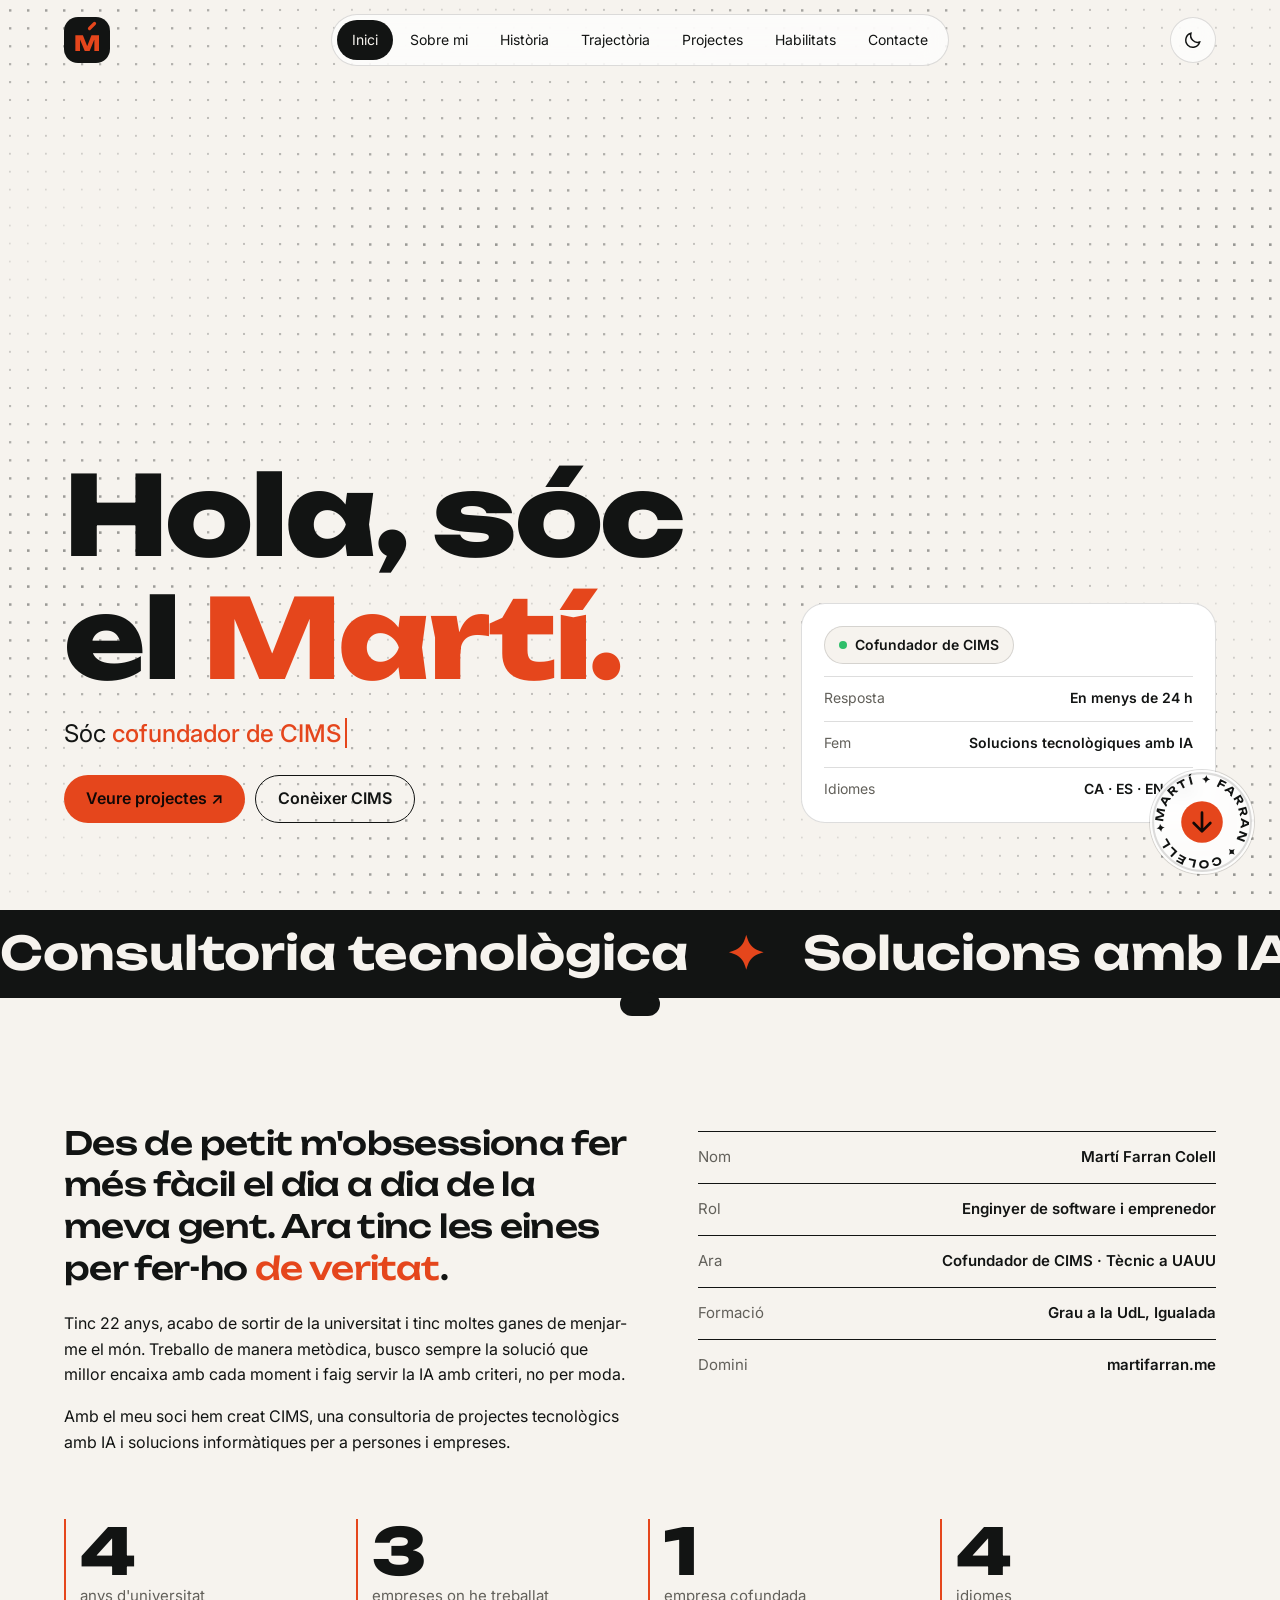
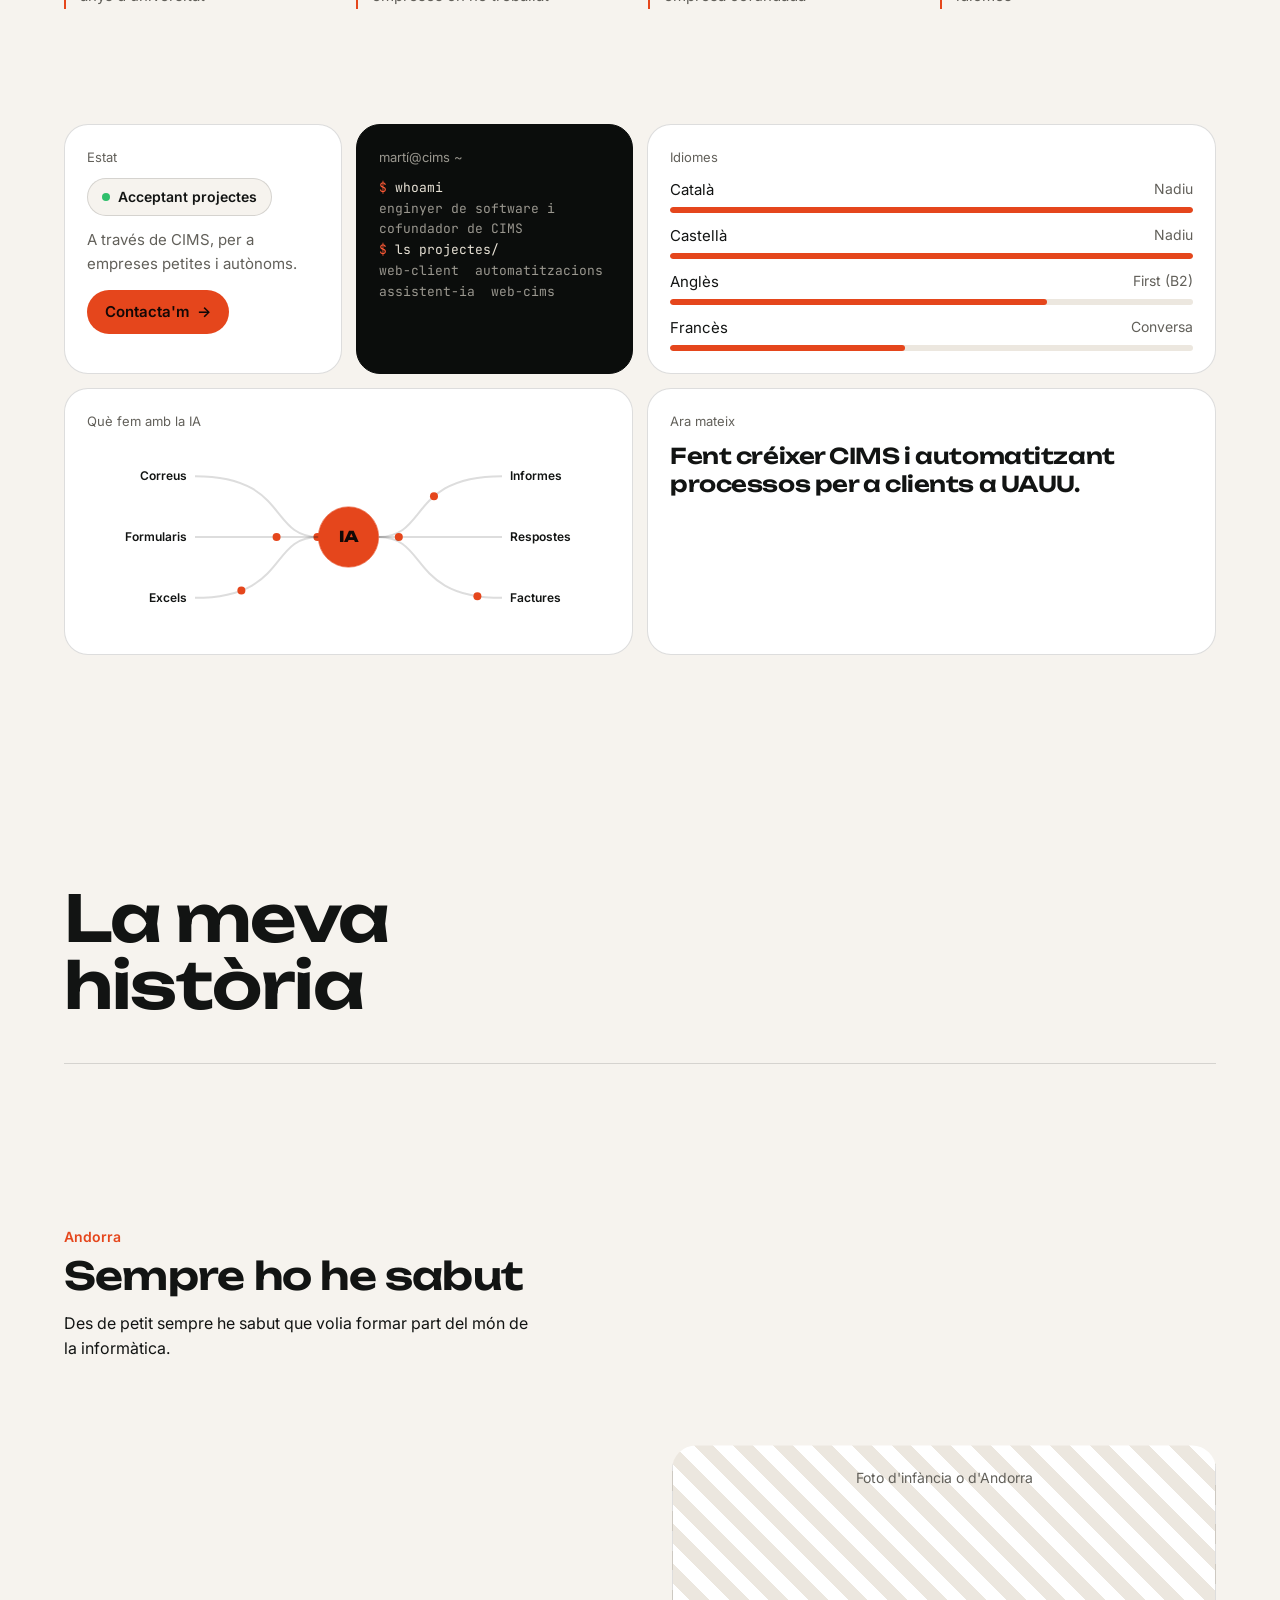
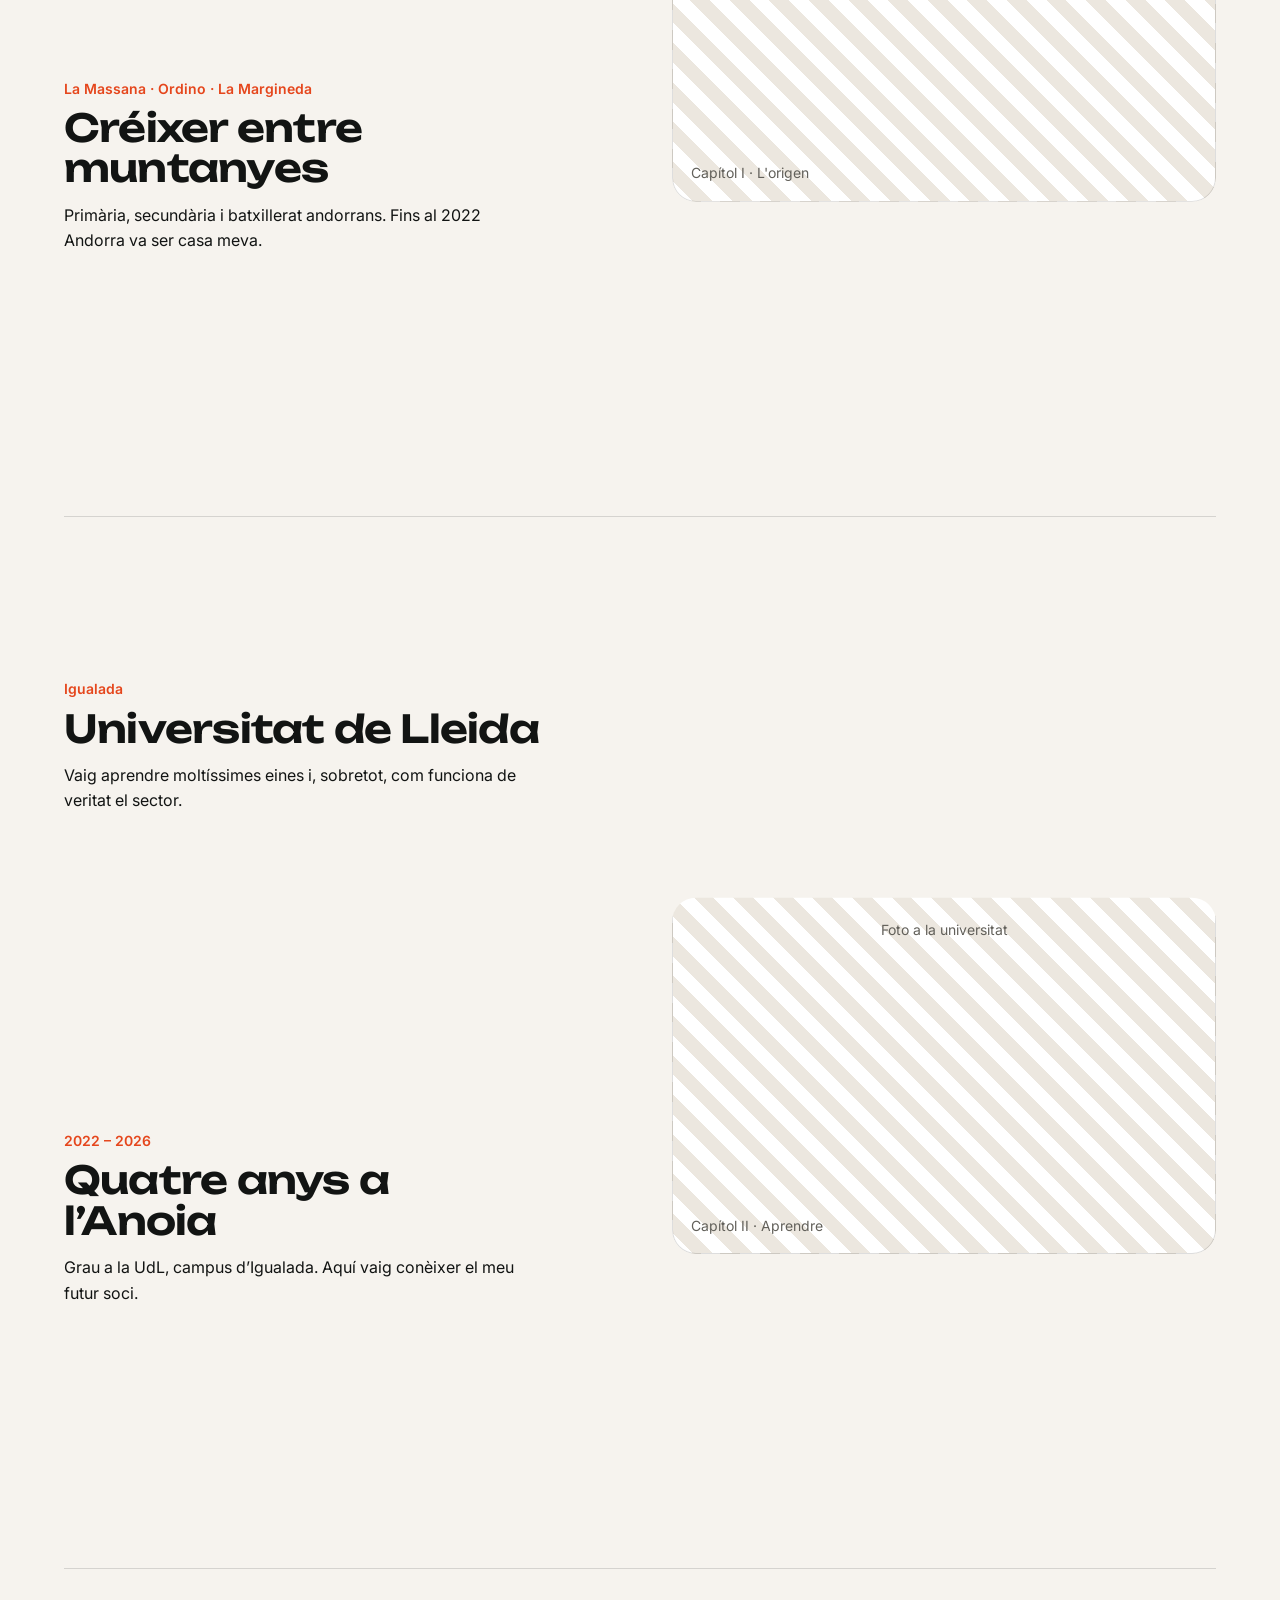
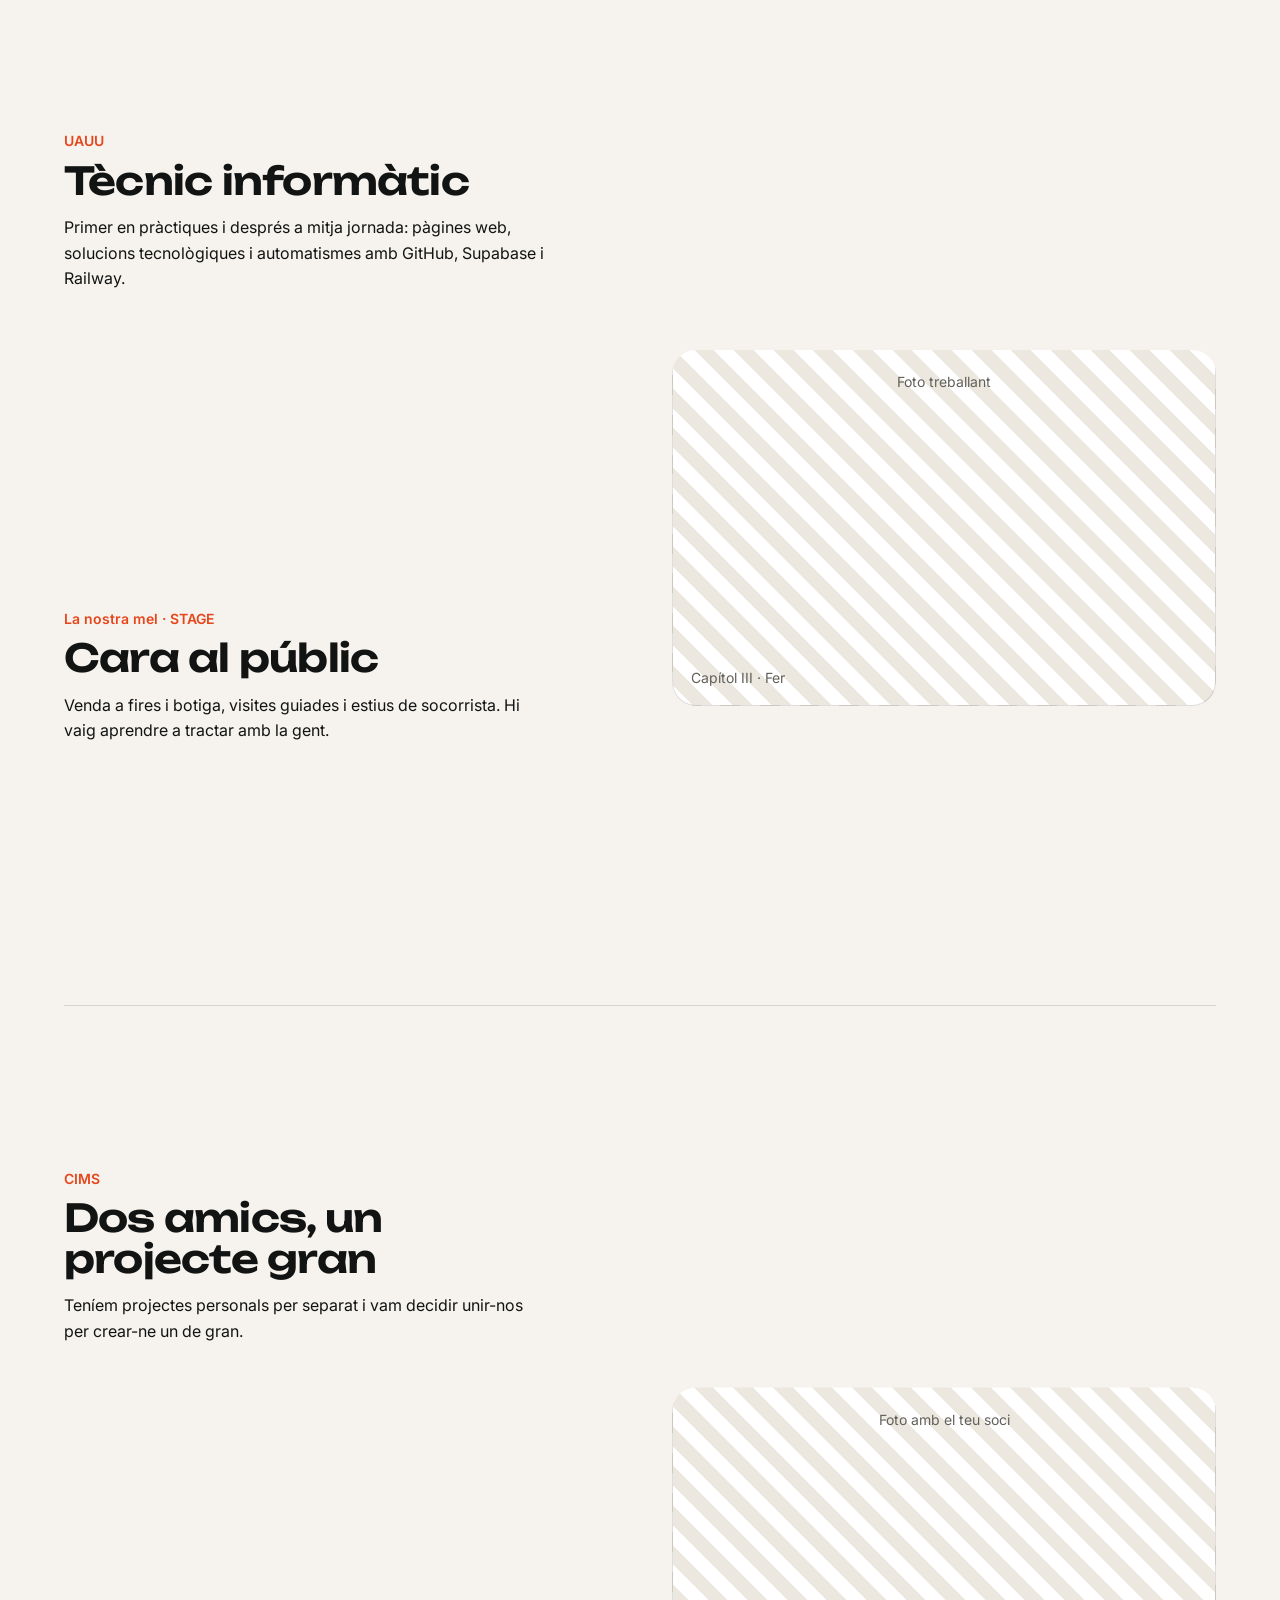
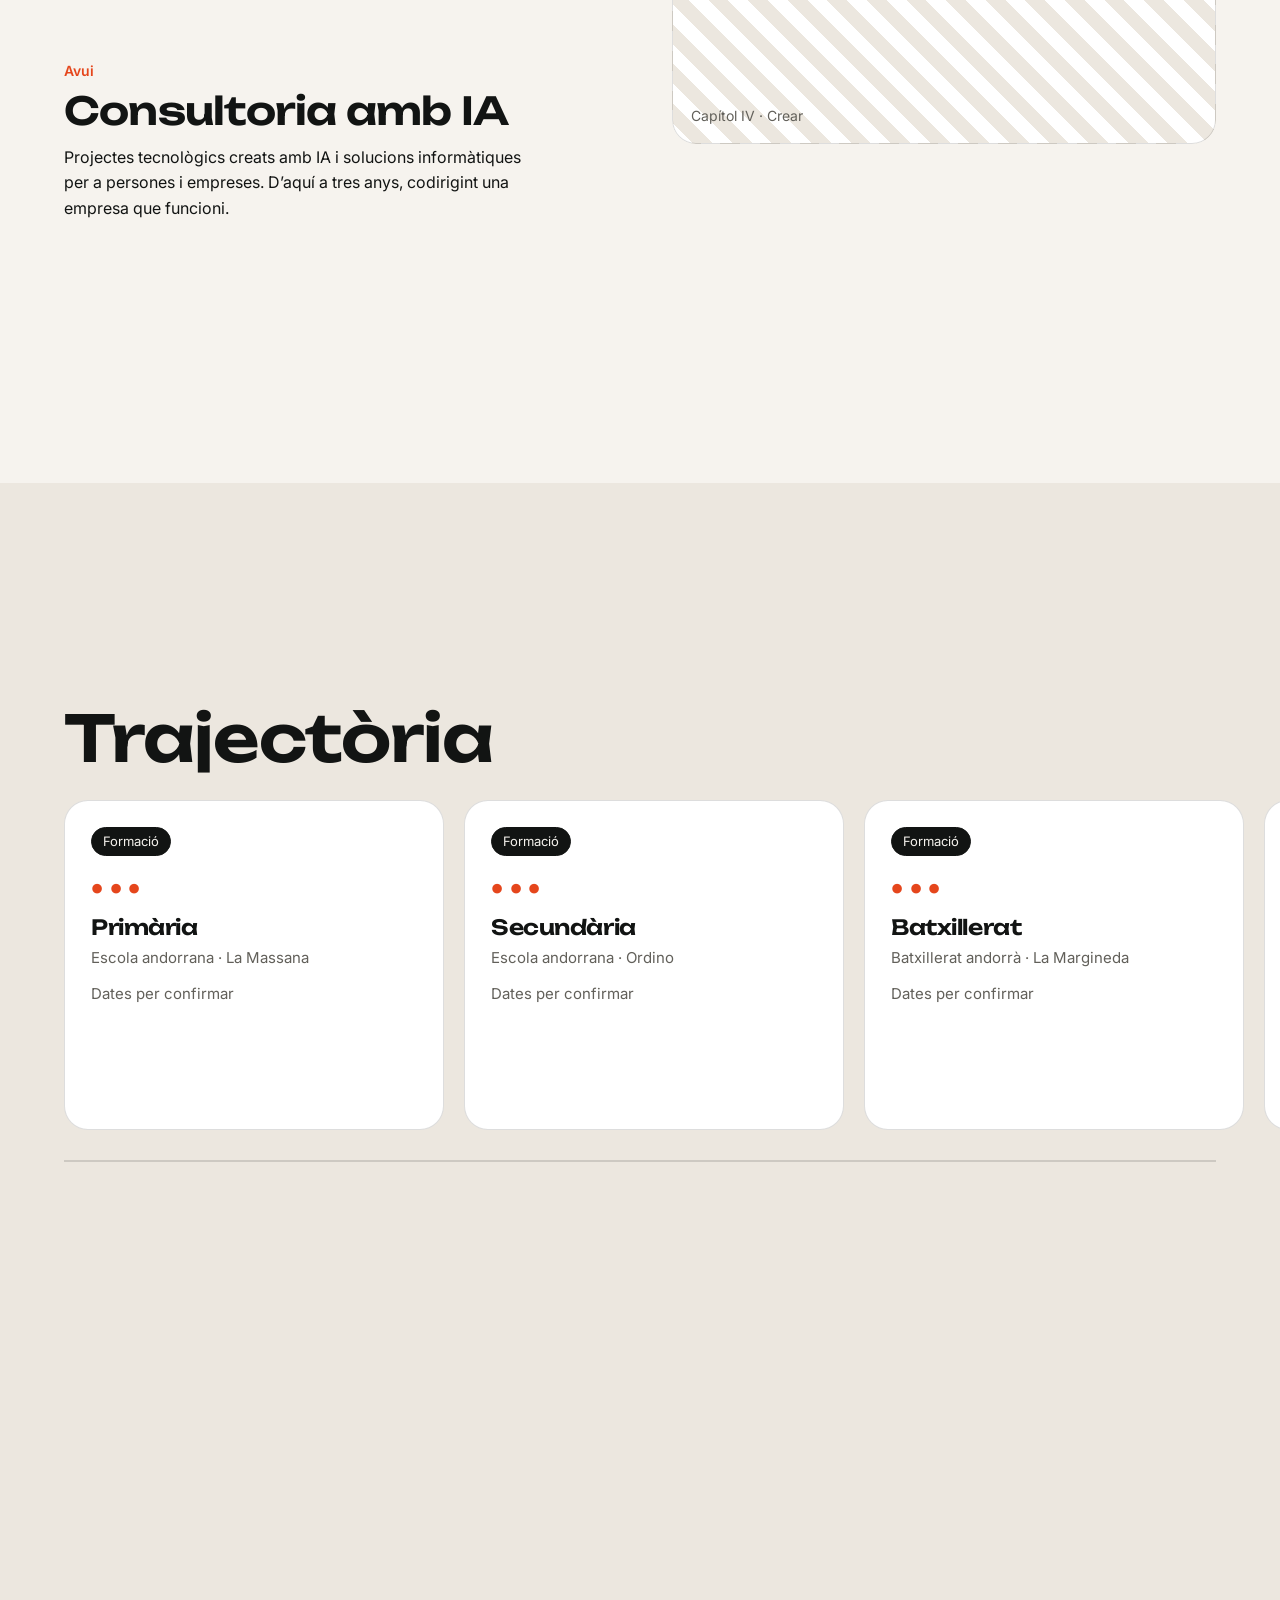
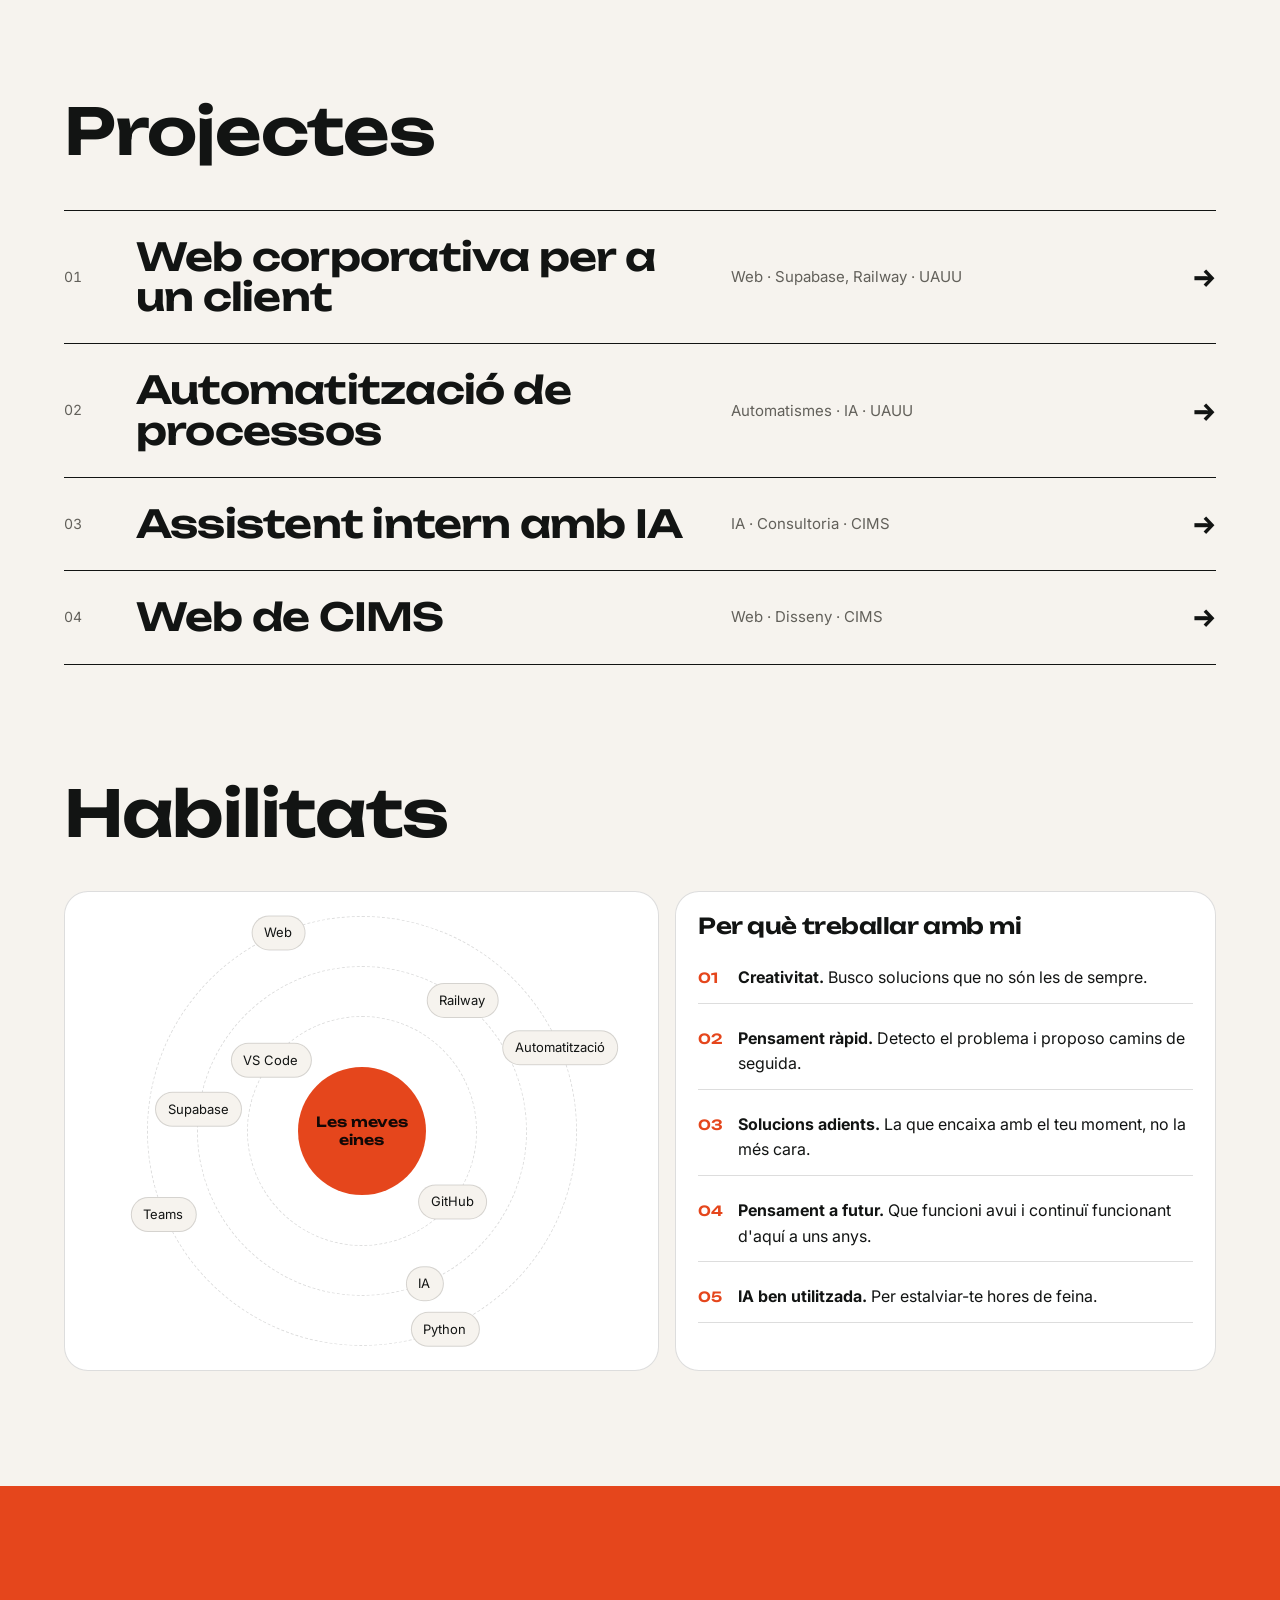
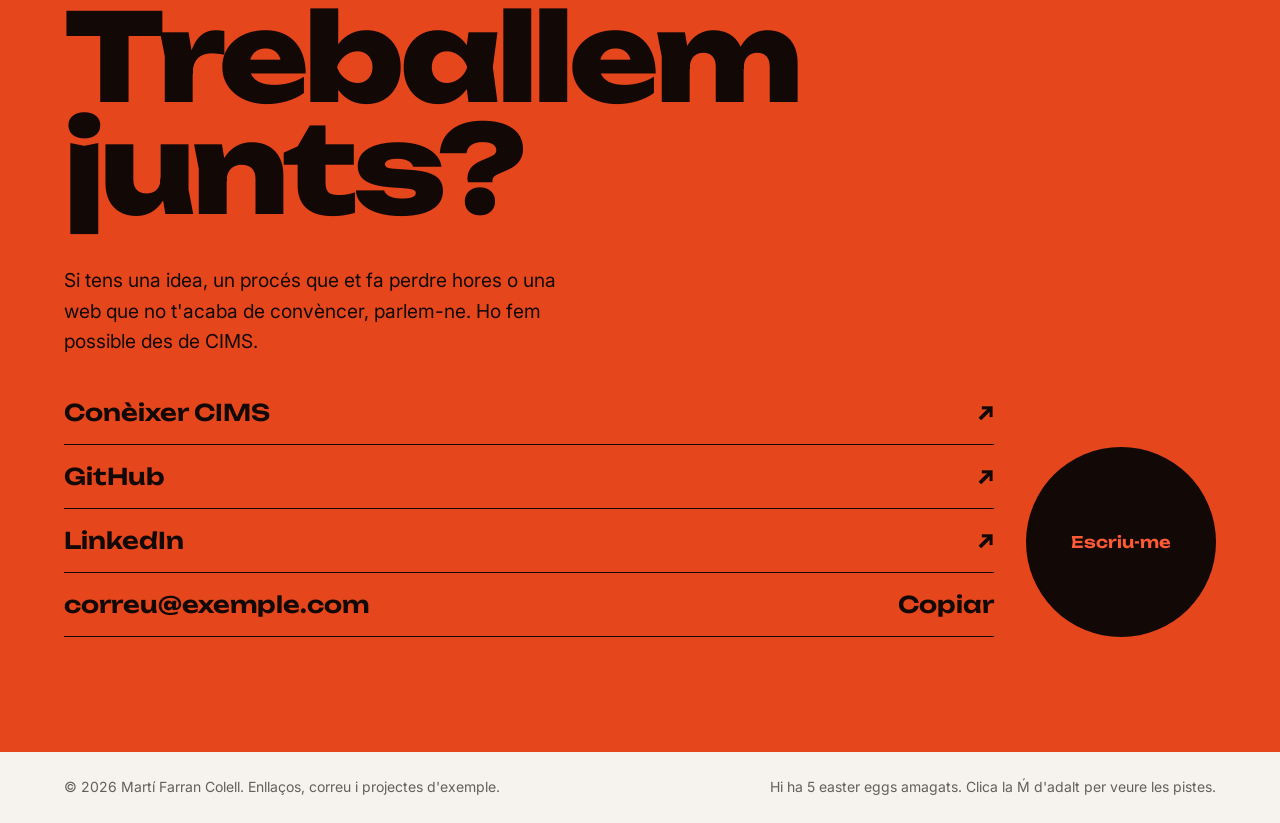
==== commit f981aed0: "Canvia els widgets per la tria A4 · B1 · C3 - Targeta del hero: Resposta en menys de 24 h - Widget p" ====
--- a/index.html
+++ b/index.html
@@ -6,7 +6,7 @@
 <title>Martí Farran Colell</title>
 <link rel="icon" id="fav" type="image/svg+xml" href="data:image/svg+xml,%3Csvg%20xmlns%3D%22http%3A//www.w3.org/2000/svg%22%20viewBox%3D%220%200%2046%2046%22%3E%3Crect%20width%3D%2246%22%20height%3D%2246%22%20rx%3D%2214%22%20fill%3D%22%23121413%22/%3E%3Cpath%20transform%3D%22translate%289.82%2034%29%20scale%28.021%20-.021%29%22%20fill%3D%22%23e5461c%22%20d%3D%22M1191%20750V0H969V664L1015%20659L744%200H512L240%20657L286%20663V0H65V750H424L671%20123H586L831%20750Z%22/%3E%3Cpath%20d%3D%22M25.5%2011.5l5-5%22%20stroke%3D%22%23e5461c%22%20stroke-width%3D%223.2%22%20stroke-linecap%3D%22round%22%20fill%3D%22none%22/%3E%3C/svg%3E">
 <link rel="preconnect" href="https://fonts.googleapis.com">
-<link href="https://fonts.googleapis.com/css2?family=Unbounded:wght@400;600;800&family=Inter:wght@400;500;600&display=swap" rel="stylesheet">
+<link href="https://fonts.googleapis.com/css2?family=Unbounded:wght@400;600;800&family=Inter:wght@400;500;600&family=JetBrains+Mono:wght@400;600&display=swap" rel="stylesheet">
 <style>
 /* VOICE occasion: atrevit i lúdic però net i elegant; ha de donar confiança als clients de CIMS
    IDEA una instal·lació interactiva: un camp de punts viu que reacciona a la persona i després explica una història
@@ -93,8 +93,8 @@
 .t:hover::before{opacity:1}
 .t .lab{font-size:13px;color:var(--mut);display:block;margin-bottom:10px}
 .t.w2{grid-column:span 2}
-.how{list-style:none;margin:0;padding:0;display:grid;gap:10px;font-size:15px}.how li{display:grid;grid-template-columns:2.2em minmax(0,1fr);align-items:baseline}.how b{font:800 13px Unbounded;color:var(--co)}
-.svc{list-style:none;margin:0;padding:0;display:flex;flex-wrap:wrap;gap:8px}.svc li{background:var(--bg);border:1px solid var(--ln);padding:8px 14px;border-radius:99px;font-weight:600;font-size:14px}
+.term{background:light-dark(#0b0d0c,#050606);color:#e8e2d6;border-color:light-dark(#0b0d0c,rgba(232,226,214,.13));font:13px/1.6 'JetBrains Mono',ui-monospace,monospace;min-height:210px}.term .lab{color:#9a978f;font-family:Inter,sans-serif}.term .p{color:#ff5a36}.term .o{color:#9a978f;white-space:pre-wrap}.caret{display:inline-block;width:7px;height:14px;background:#ff5a36;vertical-align:-2px;animation:bl 1s steps(1) infinite}@keyframes bl{50%{opacity:0}}
+.flow{position:relative;height:190px}.flow svg{position:absolute;inset:0;width:100%;height:100%}
 .go{display:inline-flex;align-items:center;gap:8px;min-height:44px;padding:0 18px;border-radius:99px;background:var(--co);color:var(--onco);text-decoration:none;font-weight:600;font-size:15px}.go:focus-visible{outline:3px solid var(--ink);outline-offset:2px}
 .lang{display:grid;gap:11px}
 .lang div{display:grid;grid-template-columns:minmax(0,1fr) auto;gap:5px;font-size:15px}
@@ -281,7 +281,7 @@
     </div>
     <div class="hcard t" id="hc">
       <span class="pill"><i></i>Cofundador de CIMS</span>
-      <div class="r2"><span>Experiència</span><b>3 empreses · 1 de cofundada</b></div>
+      <div class="r2"><span>Resposta</span><b>En menys de 24 h</b></div>
       <div class="r2"><span>Fem</span><b>Solucions tecnològiques amb IA</b></div>
       <div class="r2"><span>Idiomes</span><b>CA · ES · EN · FR</b></div>
     </div>
@@ -312,9 +312,9 @@
 <section class="band" style="padding-top:0"><div class="wrap">
   <div class="wg">
     <div class="t r"><span class="lab">Estat</span><span class="pill" style="margin-bottom:12px"><i></i>Acceptant projectes</span><p style="margin:0 0 14px;color:var(--mut);font-size:15px">A través de CIMS, per a empreses petites i autònoms.</p><a class="go" href="#ct">Contacta'm <span aria-hidden="true">→</span></a></div>
-    <div class="t r" style="--d:.08s"><span class="lab">Com treballo</span><ol class="how"><li><b>01</b>Escolto què necessites</li><li><b>02</b>Proposo la solució que hi encaixa</li><li><b>03</b>La construeixo i t'acompanyo</li></ol></div>
+    <div class="t term r" style="--d:.08s"><span class="lab">martí@cims ~</span><div id="term" aria-live="off"></div></div>
     <div class="t w2 r" style="--d:.16s"><span class="lab">Idiomes</span><div class="lang"><div>Català<em>Nadiu</em><i style="--w:100%"></i></div><div>Castellà<em>Nadiu</em><i style="--w:100%"></i></div><div>Anglès<em>First (B2)</em><i style="--w:72%"></i></div><div>Francès<em>Conversa</em><i style="--w:45%"></i></div></div></div>
-    <div class="t w2 r" style="--d:.2s"><span class="lab">Què faig</span><ul class="svc"><li>Consultoria tecnològica</li><li>Solucions amb IA</li><li>Desenvolupament web</li><li>Automatitzacions</li><li>Informàtica per a empreses</li></ul></div>
+    <div class="t w2 r" style="--d:.2s"><span class="lab">Què fem amb la IA</span><div class="flow"><svg id="fl" role="img" aria-label="Correus, formularis i Excels passen per la IA i en surten informes, respostes i factures"></svg></div></div>
     <div class="t w2 r" style="--d:.26s"><span class="lab">Ara mateix</span><p class="now">Fent créixer CIMS i automatitzant processos per a clients a UAUU.</p></div>
   </div>
 </div></section>
@@ -389,6 +389,21 @@
 // ---------- reveal & counters ----------
 const io=new IntersectionObserver(es=>es.forEach(e=>{if(!e.isIntersecting)return;const el=e.target;el.classList.add('in');el.querySelectorAll('[data-c]').forEach(c=>{const to=+c.dataset.c;let v=0;const s=setInterval(()=>{c.textContent=++v;if(v>=to)clearInterval(s)},180)});io.unobserve(el)}),{threshold:.15});
 D.querySelectorAll('.r').forEach(el=>io.observe(el));
+// ---------- terminal ----------
+{const out=$('term');const sc=[['whoami','enginyer de software i\ncofundador de CIMS'],['ls projectes/','web-client  automatitzacions\nassistent-ia  web-cims'],['echo $ESTAT','acceptant projectes ✓']];
+ const line=(c,o)=>{const a=D.createElement('div');a.innerHTML='<span class="p">$</span> ';a.append(c);const b=D.createElement('div');b.className='o';b.textContent=o;return [a,b]};
+ if(rm)sc.forEach(([c,o])=>out.append(...line(c,o)));else{let s=0,started=false;const run=()=>{if(s>=sc.length){setTimeout(()=>{out.textContent='';s=0;run()},3500);return}
+  const [c,o]=sc[s];const l=D.createElement('div');l.innerHTML='<span class="p">$</span> <span></span><span class="caret"></span>';out.append(l);let k=0;
+  const ty=setInterval(()=>{l.children[1].textContent=c.slice(0,++k);if(k>=c.length){clearInterval(ty);l.children[2].remove();const r=D.createElement('div');r.className='o';r.textContent=o;out.append(r);s++;if(out.children.length>6){out.textContent='';out.append(l,r)}setTimeout(run,900)}},70)};
+  const ioT=new IntersectionObserver(es=>{if(!started&&es[0].isIntersecting){started=true;ioT.disconnect();run()}});ioT.observe(out)}}
+// ---------- flux IA ----------
+{const s=$('fl');const draw=()=>{const W=s.clientWidth,H=s.clientHeight;if(!W)return;const L=['Correus','Formularis','Excels'],R=['Informes','Respostes','Factures'];const cx=W/2,cy=H/2,lx=W<420?44:70,rx=W-lx;let o='';
+ [H*.18,H*.5,H*.82].forEach((y,i)=>{const a=`M${lx+38},${y} C${cx-60},${y} ${cx-80},${cy} ${cx-30},${cy}`,b=`M${cx+30},${cy} C${cx+80},${cy} ${cx+60},${y} ${rx-38},${y}`;
+  o+=`<path d="${a}" fill="none" stroke="var(--ln)" stroke-width="2"/><path d="${b}" fill="none" stroke="var(--ln)" stroke-width="2"/>`;
+  if(!rm)o+=`<circle r="4" fill="var(--co)"><animateMotion dur="2.4s" begin="-${2.4-i*.8}s" repeatCount="indefinite" path="${a}"/></circle><circle r="4" fill="var(--co)"><animateMotion dur="2.4s" begin="-${(3.6-i*.8)%2.4+.01}s" repeatCount="indefinite" path="${b}"/></circle>`;
+  o+=`<text x="${lx+30}" y="${y+4}" text-anchor="end" font-size="12" font-weight="600" fill="currentColor">${L[i]}</text><text x="${rx-30}" y="${y+4}" font-size="12" font-weight="600" fill="currentColor">${R[i]}</text>`});
+ o+=`<circle cx="${cx}" cy="${cy}" r="30" fill="var(--co)"/>${rm?'':`<circle cx="${cx}" cy="${cy}" r="30" fill="none" stroke="var(--co)"><animate attributeName="r" values="30;46;30" dur="2.4s" repeatCount="indefinite"/><animate attributeName="opacity" values=".6;0;.6" dur="2.4s" repeatCount="indefinite"/></circle>`}<text x="${cx}" y="${cy+5}" text-anchor="middle" font-family="Unbounded" font-weight="800" font-size="15" fill="var(--onco)">IA</text>`;s.innerHTML=o};
+ const roFl=new ResizeObserver(draw);roFl.observe(s)}
 // ---------- typing rotator ----------
 const roles=['enginyer de software','cofundador de CIMS','desenvolupador full stack','enginyer informàtic','qui t’automatitza la feina'],rot=$('rot');let ri=0,ci=roles[0].length,del=true,hold=0;
 if(!rm)setInterval(()=>{if(hold>0){hold--;return}if(del){ci--;if(ci<=0){del=false;ri=(ri+1)%roles.length}}else{ci++;if(ci>=roles[ri].length){del=true;hold=28}}rot.textContent=roles[ri].slice(0,Math.max(1,ci))},65);
